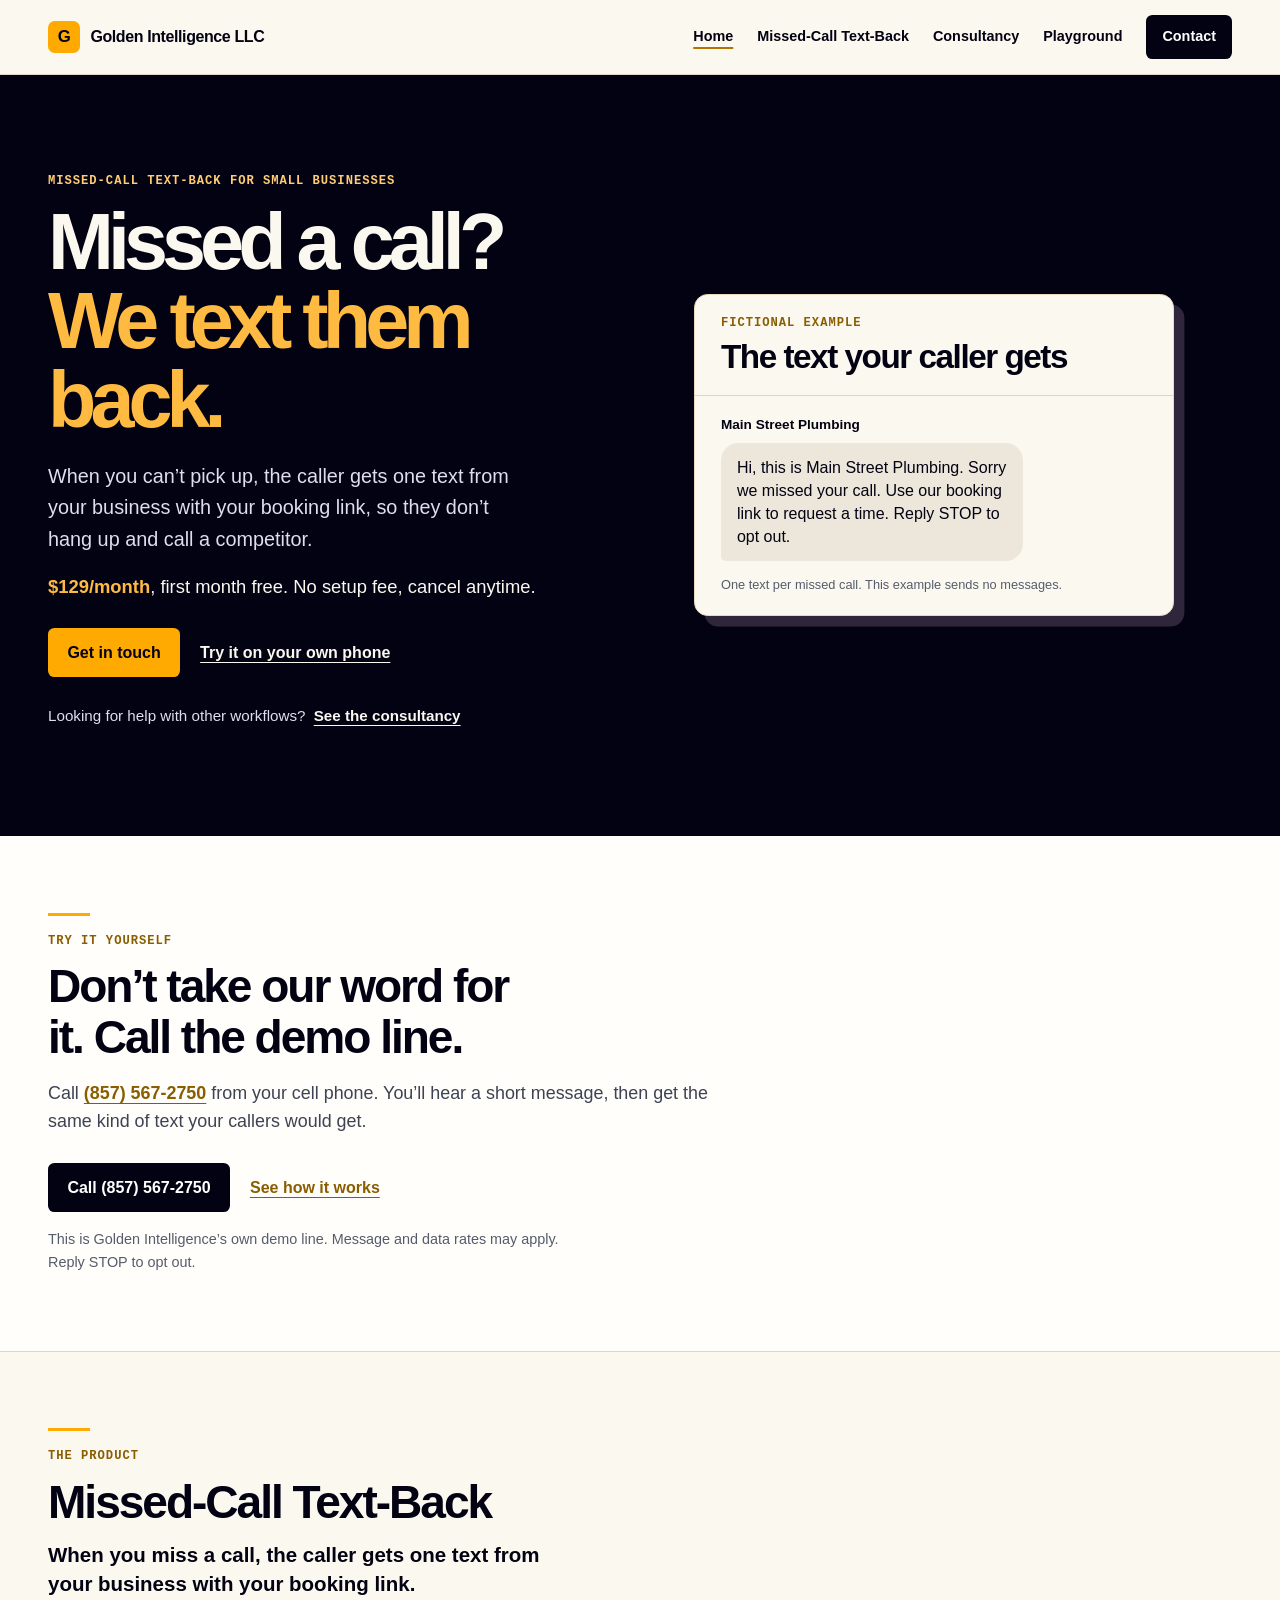
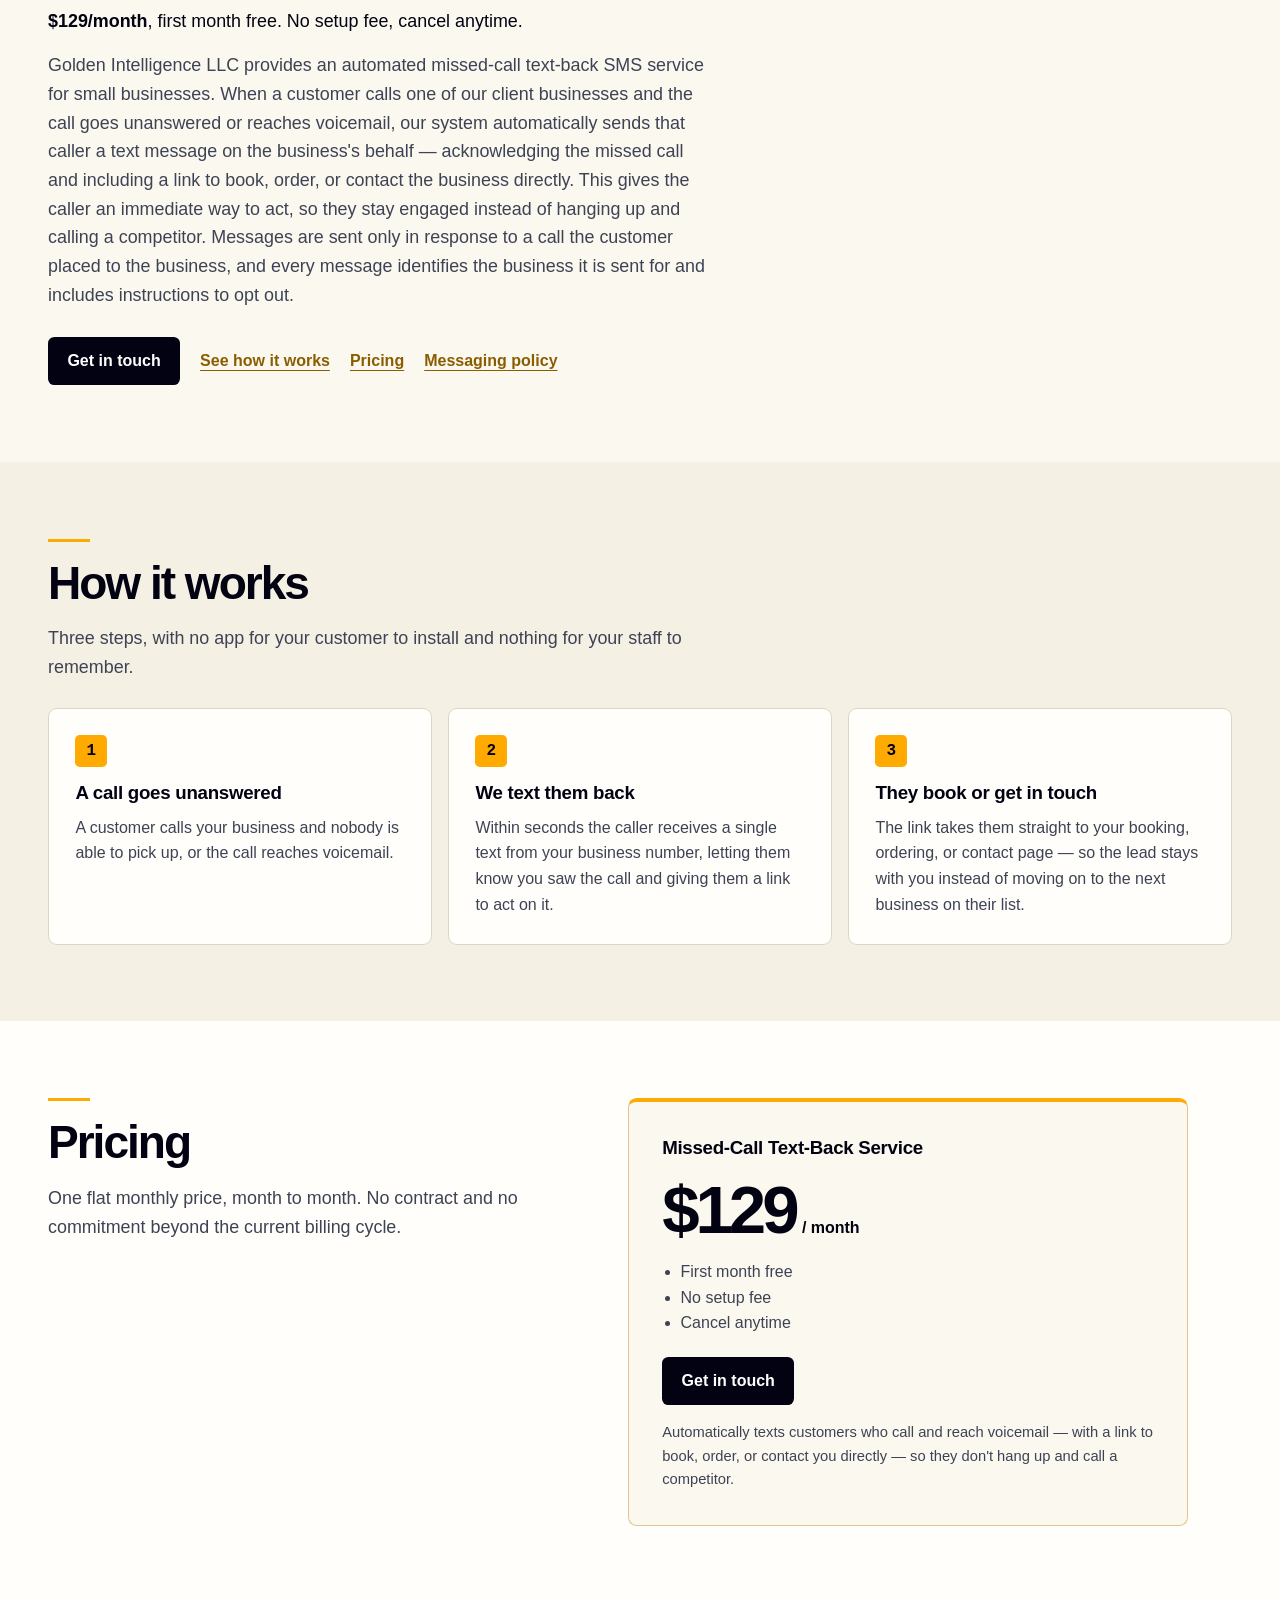
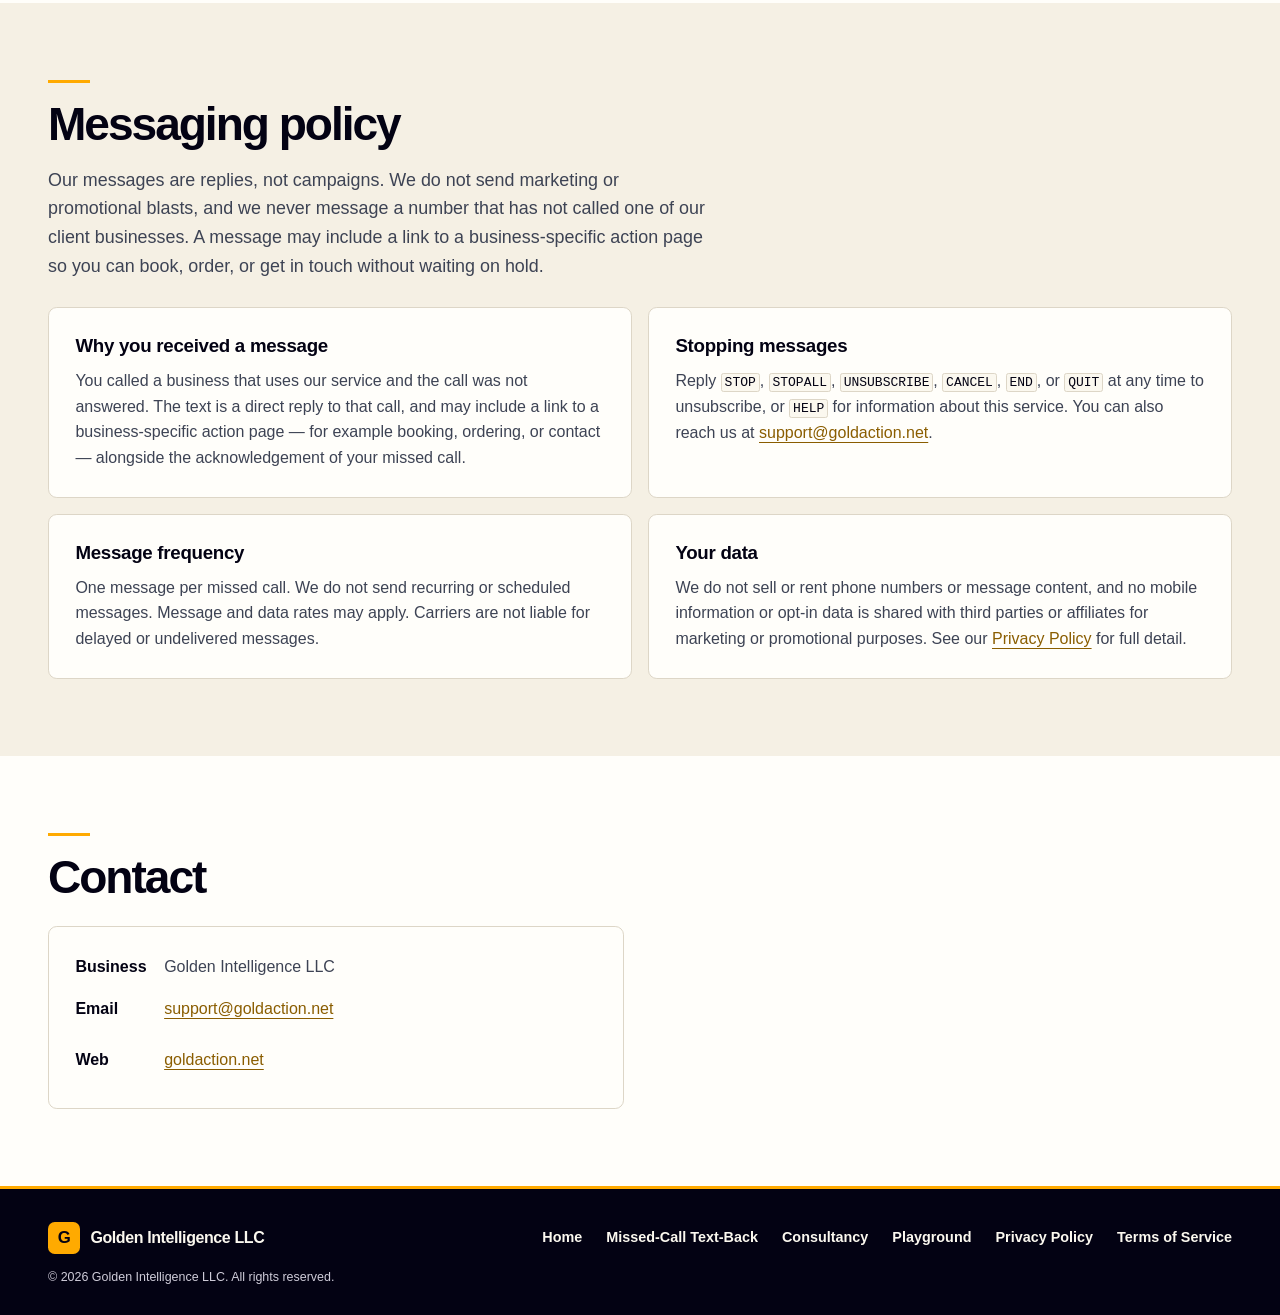
==== index.html @ bbe9897b "Homepage: add a demo line section prospects can call New "Try it yourself" section right under the h" ====
<!DOCTYPE html>
<html lang="en">
  <head>
    <meta charset="UTF-8" />
    <meta name="viewport" content="width=device-width, initial-scale=1.0" />
    <title>Missed-Call Text-Back for Small Businesses | Golden Intelligence LLC</title>
    <meta
      name="description"
      content="When you miss a call, the caller gets one text from your business with your booking link. Missed-Call Text-Back is $129/month, first month free, with no setup fee. Cancel anytime."
    />
    <link rel="canonical" href="https://goldaction.net/" />
    <link
      rel="icon"
      href="data:image/svg+xml,%3Csvg xmlns='http://www.w3.org/2000/svg' viewBox='0 0 32 32'%3E%3Crect width='32' height='32' rx='7' fill='%23FFAA00'/%3E%3Ctext x='16' y='23' font-family='Helvetica,Arial,sans-serif' font-size='19' font-weight='bold' fill='%23030213' text-anchor='middle'%3EG%3C/text%3E%3C/svg%3E"
    />
    <link rel="stylesheet" href="/assets/portfolio.css">
    <link rel="stylesheet" href="/assets/revamp.css">
    <link rel="stylesheet" href="/assets/site-shell.css">
    <script src="/assets/site.js" defer></script>
  </head>
  <body>

    <a class="site-skip" href="#main">Skip to content</a>
    <header class="site-top">
      <div class="site-bound site-top-inner">
        <a class="site-wordmark" href="/" aria-label="Golden Intelligence LLC home"><span class="site-mark" aria-hidden="true">G</span><span>Golden Intelligence<span class="site-llc"> LLC</span></span></a>
        <button id="site-menu" class="site-menu" type="button" aria-controls="site-navigation" aria-expanded="false" hidden>Menu</button>
        <nav id="site-navigation" class="site-primary" aria-label="Main navigation">
          <a href="/" aria-current="page">Home</a>
          <a href="/#about">Missed-Call Text-Back</a>
          <a href="/consulting/">Consultancy</a>
          <a href="/playground/">Playground</a>
          <a href="/#contact" class="site-contact-link">Contact</a>
        </nav>
      </div>
    </header>

    <main id="main" tabindex="-1">
      <section class="home-hero" aria-labelledby="home-title">
        <div class="shell home-hero-grid">
          <div class="home-intro">
            <p class="eyebrow">Missed-Call Text-Back for small businesses</p>
            <h1 id="home-title">Missed a call?<br><em>We text them back.</em></h1>
            <p class="lede">When you can’t pick up, the caller gets one text from your business with your booking link, so they don’t hang up and call a competitor.</p>
            <p class="home-price"><strong>$129/month</strong>, first month free. No setup fee, cancel anytime.</p>
            <div class="actions">
              <a class="button button-gold" href="mailto:support@goldaction.net?subject=Missed-Call%20Text-Back%20inquiry">Get in touch</a>
              <a class="text-link" href="#demo">Try it on your own phone</a>
            </div>
            <p class="home-aside">Looking for help with other workflows? <a class="text-link" href="/consulting/">See the consultancy</a></p>
          </div>
          <figure class="text-example" aria-labelledby="text-example-title">
            <figcaption>
              <p class="eyebrow">Fictional example</p>
              <h2 id="text-example-title">The text your caller gets</h2>
            </figcaption>
            <div class="text-example-body">
              <p class="text-example-from">Main Street Plumbing</p>
              <p class="text-bubble">Hi, this is Main Street Plumbing. Sorry we missed your call. Use our booking link to request a time. Reply STOP to opt out.</p>
              <p class="text-example-note">One text per missed call. This example sends no messages.</p>
            </div>
          </figure>
        </div>
      </section>

      <section id="demo" class="product-section demo-line" aria-labelledby="demo-title">
        <div class="wrap">
          <div class="rule"></div>
          <p class="eyebrow">Try it yourself</p>
          <h2 id="demo-title">Don’t take our word for it. Call the demo line.</h2>
          <p class="section-intro">Call <a href="tel:+18575672750">(857) 567-2750</a> from your cell phone. You’ll hear a short message, then get the same kind of text your callers would get.</p>
          <div class="actions">
            <a class="button" href="tel:+18575672750">Call (857) 567-2750</a>
            <a class="text-link" href="#how">See how it works</a>
          </div>
          <p class="demo-note">This is Golden Intelligence’s own demo line. Message and data rates may apply. Reply STOP to opt out.</p>
        </div>
      </section>

      <section id="about" class="product-section product-intro">
        <div class="wrap">
          <div class="rule"></div>
          <p class="eyebrow">The product</p>
          <h2>Missed-Call Text-Back</h2>
          <p class="product-summary">When you miss a call, the caller gets one text from your business with your booking link.</p>
          <p class="product-price"><strong>$129/month</strong>, first month free. No setup fee, cancel anytime.</p>
          <p class="section-intro">
            Golden Intelligence LLC provides an automated missed-call text-back
            SMS service for small businesses. When a customer calls one of our
            client businesses and the call goes unanswered or reaches voicemail,
            our system automatically sends that caller a text message on the
            business's behalf — acknowledging the missed call and including a
            link to book, order, or contact the business directly. This gives
            the caller an immediate way to act, so they stay engaged instead of
            hanging up and calling a competitor. Messages are sent only in
            response to a call the customer placed to the business, and every
            message identifies the business it is sent for and includes
            instructions to opt out.
          </p>
          <div class="actions">
            <a class="button" href="mailto:support@goldaction.net?subject=Missed-Call%20Text-Back%20inquiry">Get in touch</a>
            <a class="text-link" href="#how">See how it works</a>
            <a class="text-link" href="#pricing">Pricing</a>
            <a class="text-link" href="#messaging">Messaging policy</a>
          </div>
        </div>
      </section>

      <section id="how" class="product-section tinted">
        <div class="wrap">
          <div class="rule"></div>
          <h2>How it works</h2>
          <p class="section-intro">
            Three steps, with no app for your customer to install and nothing for
            your staff to remember.
          </p>
          <div class="steps">
            <div class="step">
              <div class="step-num">1</div>
              <h3>A call goes unanswered</h3>
              <p>
                A customer calls your business and nobody is able to pick up, or
                the call reaches voicemail.
              </p>
            </div>
            <div class="step">
              <div class="step-num">2</div>
              <h3>We text them back</h3>
              <p>
                Within seconds the caller receives a single text from your
                business number, letting them know you saw the call and giving
                them a link to act on it.
              </p>
            </div>
            <div class="step">
              <div class="step-num">3</div>
              <h3>They book or get in touch</h3>
              <p>
                The link takes them straight to your booking, ordering, or
                contact page — so the lead stays with you instead of moving on
                to the next business on their list.
              </p>
            </div>
          </div>
        </div>
      </section>

      <section id="pricing" class="product-section">
        <div class="wrap pricing-layout">
          <div>
            <div class="rule"></div>
            <h2>Pricing</h2>
            <p class="section-intro">
              One flat monthly price, month to month. No contract and no
              commitment beyond the current billing cycle.
            </p>
          </div>
          <div class="price-card">
            <h3>Missed-Call Text-Back Service</h3>
            <div class="price">
              <span class="amount">$129</span>
              <span class="per">/ month</span>
            </div>
            <ul class="price-terms">
              <li>First month free</li>
              <li>No setup fee</li>
              <li>Cancel anytime</li>
            </ul>
            <a class="button" href="mailto:support@goldaction.net?subject=Missed-Call%20Text-Back%20inquiry">Get in touch</a>
            <p class="price-note">
              Automatically texts customers who call and reach voicemail — with a
              link to book, order, or contact you directly — so they don't hang
              up and call a competitor.
            </p>
          </div>
        </div>
      </section>

      <section id="messaging" class="product-section tinted">
        <div class="wrap">
          <div class="rule"></div>
          <h2>Messaging policy</h2>
          <p class="section-intro">
            Our messages are replies, not campaigns. We do not send marketing or
            promotional blasts, and we never message a number that has not called
            one of our client businesses. A message may include a link to a
            business-specific action page so you can book, order, or get in touch
            without waiting on hold.
          </p>
          <div class="policy-grid">
            <div class="policy-item">
              <h3>Why you received a message</h3>
              <p>
                You called a business that uses our service and the call was not
                answered. The text is a direct reply to that call, and may
                include a link to a business-specific action page — for example
                booking, ordering, or contact — alongside the acknowledgement of
                your missed call.
              </p>
            </div>
            <div class="policy-item">
              <h3>Stopping messages</h3>
              <p>
                Reply <kbd>STOP</kbd>, <kbd>STOPALL</kbd>, <kbd>UNSUBSCRIBE</kbd>,
                <kbd>CANCEL</kbd>, <kbd>END</kbd>, or <kbd>QUIT</kbd> at any time
                to unsubscribe, or <kbd>HELP</kbd> for information about this
                service. You can also reach us at
                <a href="mailto:support@goldaction.net">support@goldaction.net</a>.
              </p>
            </div>
            <div class="policy-item">
              <h3>Message frequency</h3>
              <p>
                One message per missed call. We do not send recurring or
                scheduled messages. Message and data rates may apply. Carriers
                are not liable for delayed or undelivered messages.
              </p>
            </div>
            <div class="policy-item">
              <h3>Your data</h3>
              <p>
                We do not sell or rent phone numbers or message content, and no
                mobile information or opt-in data is shared with third parties
                or affiliates for marketing or promotional purposes. See our
                <a href="/privacy/">Privacy Policy</a> for full detail.
              </p>
            </div>
          </div>
        </div>
      </section>

      <section id="contact" class="product-section">
        <div class="wrap">
          <div class="rule"></div>
          <h2>Contact</h2>
          <div class="contact-card">
            <dl>
              <dt>Business</dt>
              <dd>Golden Intelligence LLC</dd>
              <dt>Email</dt>
              <dd><a href="mailto:support@goldaction.net">support@goldaction.net</a></dd>
              <dt>Web</dt>
              <dd><a href="https://goldaction.net/">goldaction.net</a></dd>
            </dl>
          </div>
        </div>
      </section>
    </main>

    <footer class="site-foot">
      <div class="site-bound site-foot-inner">
        <a class="site-wordmark" href="/" aria-label="Golden Intelligence LLC home"><span class="site-mark" aria-hidden="true">G</span><span>Golden Intelligence LLC</span></a>
        <nav aria-label="Footer navigation">
          <a href="/">Home</a>
          <a href="/#about">Missed-Call Text-Back</a>
          <a href="/consulting/">Consultancy</a>
          <a href="/playground/">Playground</a>
          <a href="/privacy/">Privacy Policy</a>
          <a href="/terms/">Terms of Service</a>
        </nav>
        <small>&copy; 2026 Golden Intelligence LLC. All rights reserved.</small>
      </div>
    </footer>
  </body>
</html>
---- assets/portfolio.css ----
:root {
  --gold: #ffaa00;
  --gold-deep: #8a5d00;
  --gold-soft: #fff6e3;
  --ink: #030213;
  --body: #3d4354;
  --muted: #555c6c;
  --line: #d9dce4;
  --bg: #fff;
  --band: #f6f7f9;
  color: var(--body);
  background: var(--bg);
  font-family: -apple-system, BlinkMacSystemFont, "Segoe UI", Roboto, "Helvetica Neue", Arial, sans-serif;
  line-height: 1.6;
}

* { box-sizing: border-box; }
[hidden] { display: none !important; }
body { margin: 0; }
a { color: var(--gold-deep); text-underline-offset: .25em; }
:focus-visible { outline: 3px solid var(--gold-deep); outline-offset: 4px; }
.shell { width: min(100% - 3rem, 70rem); margin-inline: auto; }

.hero {
  padding-block: clamp(3rem, 8vw, 7.25rem);
  background: var(--gold-soft);
  border-bottom: 1px solid #ecd9b7;
}
.hero-grid { display: grid; grid-template-columns: 1.18fr .9fr; align-items: center; gap: clamp(2rem, 6vw, 6rem); }
.eyebrow {
  margin: 0 0 .65rem;
  color: var(--gold-deep);
  font-size: .875rem;
  font-weight: 750;
  letter-spacing: .045em;
}
h1, h2, h3 { margin: 0; color: var(--ink); text-wrap: balance; }
h1 { max-width: 13ch; font-size: clamp(2.85rem, 7.6vw, 6.3rem); line-height: .98; letter-spacing: -.065em; }
h2 { font-size: clamp(1.75rem, 3.6vw, 3.4rem); line-height: 1.1; letter-spacing: -.044em; }
h3 { font-size: 1.17rem; line-height: 1.25; letter-spacing: -.015em; }
p { margin: .65rem 0 0; }
.lede { max-width: 43ch; margin-top: 1.35rem; font-size: clamp(1.05rem, 2vw, 1.24rem); }
.actions { display: flex; flex-wrap: wrap; align-items: center; gap: .7rem 1.25rem; margin-top: 1.7rem; }
.button {
  display: inline-flex;
  align-items: center;
  justify-content: center;
  min-height: 2.85rem;
  padding: .65rem 1.15rem;
  border: 1px solid transparent;
  border-radius: .55rem;
  background: var(--ink);
  color: #fff;
  text-decoration: none;
  text-align: center;
  font: inherit;
  font-weight: 700;
  cursor: pointer;
}
.button:hover { background: #292840; }
.text-link { font-weight: 700; }
.text-link:hover { color: var(--ink); }

.workflow {
  overflow: hidden;
  border: 1px solid #ecd9b7;
  border-radius: 1.1rem;
  background: var(--bg);
  box-shadow: 0 1.4rem 3.4rem -2.3rem #4a341580;
}
.workflow-intro { padding: clamp(1.2rem, 4vw, 2rem); }
.workflow h2 { font-size: clamp(1.35rem, 2.4vw, 2rem); }
.flow { margin: 0; padding: 0; list-style: none; }
.flow li {
  display: grid;
  grid-template-columns: 1rem 1fr;
  gap: .85rem;
  align-items: start;
  padding: .95rem clamp(1.2rem, 4vw, 2rem);
  border-top: 1px solid var(--line);
}
.flow strong { color: var(--ink); }
.flow p { margin-top: .15rem; font-size: .95rem; }
.flow-dot { width: .7rem; height: .7rem; margin-top: .45rem; border-radius: 50%; background: var(--gold); }

.section { padding-block: clamp(3.2rem, 6.5vw, 6rem); }
.section-heading { max-width: 42rem; margin-bottom: 1.6rem; }
.project {
  display: grid;
  grid-template-columns: 1.15fr 1fr;
  gap: 1.65rem clamp(1.5rem, 6vw, 5.5rem);
  align-items: center;
  padding: clamp(1.35rem, 4.4vw, 3rem);
  border: 1px solid var(--line);
  border-radius: 1rem;
}
.project h3 { font-size: clamp(1.4rem, 2.6vw, 2rem); }
.project p:not(.eyebrow) { margin-bottom: 1.1rem; }
.facts { margin: 0; padding: .25rem 1.1rem; background: var(--gold-soft); border-radius: .7rem; }
.facts div { padding-block: .7rem; }
.facts div + div { border-top: 1px solid #ecd9b7; }
.facts dt { color: var(--gold-deep); font-weight: 700; font-size: .875rem; }
.facts dd { margin: .03rem 0 0; color: var(--ink); }
.band { background: var(--band); }
.tiles { display: grid; grid-template-columns: repeat(3, 1fr); gap: 1rem; }
.tiles article { padding: 1.25rem; border: 1px solid var(--line); border-radius: .75rem; background: var(--bg); }
.section-link { margin-top: 1.25rem; }
.split { display: grid; grid-template-columns: .9fr 1.1fr; gap: 1.35rem clamp(1.4rem, 5vw, 5.5rem); }
.workshop-steps { display: grid; gap: .95rem; }
.founder-copy { margin: 0; max-width: 56ch; font-size: 1.08rem; }

.demo-hero { padding-block: clamp(2.75rem, 6vw, 5rem); }
.demo-hero h1 { max-width: none; font-size: clamp(2.7rem, 6.4vw, 5.15rem); }
.demo-hero .lede { max-width: 59ch; }
.sample-note { margin-top: .85rem; color: var(--muted); }
.demo-section { padding-block: clamp(1.5rem, 4vw, 3rem) clamp(3rem, 6vw, 5rem); }
.demo-grid { display: grid; grid-template-columns: 1fr 1fr; gap: 1rem; align-items: start; }
.demo-panel { min-width: 0; padding: clamp(1rem, 3vw, 1.75rem); border: 1px solid var(--line); border-radius: .9rem; }
.demo-panel h2, legend { color: var(--ink); font-size: 1.3rem; font-weight: 750; line-height: 1.2; }
fieldset { display: grid; gap: .4rem; min-width: 0; margin: 0 0 1.3rem; padding: 0; border: 0; }
legend { margin-bottom: .55rem; padding: 0; }
.option {
  display: flex;
  align-items: center;
  gap: .55rem;
  min-height: 2.75rem;
  padding: .45rem .65rem;
  border: 1px solid var(--line);
  border-radius: .55rem;
  color: var(--ink);
  cursor: pointer;
}
.option:focus-within { outline: 2px solid var(--gold-deep); outline-offset: 2px; }
.option:has(input:checked) { border-color: var(--gold-deep); background: var(--gold-soft); font-weight: 700; }
.option input { margin: 0; accent-color: var(--gold-deep); flex: none; }
.message { padding: .85rem 1rem; border-radius: .55rem; background: var(--band); overflow-wrap: anywhere; }
.demo-actions { display: flex; flex-wrap: wrap; gap: .65rem; margin-top: 1rem; }
.button-secondary { background: var(--bg); border-color: var(--line); color: var(--ink); }
.button-secondary:hover { background: var(--gold-soft); }
.button:disabled { opacity: .65; cursor: wait; }
.result-panel { background: var(--band); }
.result-panel .message { background: var(--bg); }
#result { margin-top: 1rem; padding-top: 1rem; border-top: 1px solid var(--line); }
#result .message { margin-bottom: 1.05rem; }
#result ul { margin: .55rem 0 0; padding-left: 1.35rem; }

@media (max-width: 50rem) {
  .hero-grid, .project, .split, .demo-grid { grid-template-columns: 1fr; }
  .workflow { max-width: 33rem; }
  .tiles { grid-template-columns: 1fr; }
}
@media (max-width: 32rem) {
  .shell { width: calc(100% - 2rem); }
}
---- assets/revamp.css ----
:root {
  --paper: #fbf8ef;
  --bg: #fffefa;
  --band: #f5f0e4;
  --line: #ddd6c7;
  --front-width: 74rem;
}

.shell, .product-section .wrap {
  width: min(100% - 3rem, var(--front-width));
  margin-inline: auto;
}

.eyebrow {
  font-family: ui-monospace, SFMono-Regular, Consolas, monospace;
  font-size: .76rem;
  letter-spacing: .08em;
  text-transform: uppercase;
}

.button { border-radius: .4rem; }

.home-hero {
  position: relative;
  padding-block: clamp(3rem, 7.6vw, 7.4rem);
  background: var(--ink);
  color: var(--paper);
}

.home-hero-grid {
  display: grid;
  grid-template-columns: minmax(0, 1.08fr) minmax(0, 1fr);
  align-items: center;
  gap: clamp(1.75rem, 5vw, 5.75rem);
}

.home-intro .eyebrow { color: #ffcd73; }
.home-intro h1 {
  max-width: none;
  color: var(--paper);
  font-size: clamp(2.5rem, 6.18vw, 6.2rem);
  letter-spacing: -.075em;
  line-height: 1;
}

.home-intro h1 em { color: #ffba41; font-style: normal; }
.home-intro .lede { color: #dfdeea; }
.home-intro .text-link { color: var(--paper); }
.home-intro .text-link:hover { color: #ffcd73; }
.home-intro :focus-visible { outline-color: var(--gold); }
.button-gold { background: var(--gold); color: var(--ink); }
.button-gold:hover { background: #ffd180; color: var(--ink); }

.home-price { margin-top: 1rem; color: var(--paper); font-size: clamp(1rem, 1.9vw, 1.15rem); }
.home-price strong { color: #ffba41; font-weight: 850; }
.home-aside { margin-top: 1.1rem; color: #dfdeea; font-size: .95rem; }
.home-aside .text-link { margin-left: .25rem; }

.text-example {
  min-width: 0;
  max-width: 30rem;
  margin: 0;
  overflow: hidden;
  border: 1px solid #e8d9bf;
  border-radius: .85rem;
  background: var(--paper);
  color: var(--body);
  box-shadow: .65rem .65rem 0 #30263b;
}

.text-example figcaption {
  padding: 1.2rem clamp(.9rem, 3vw, 1.65rem);
  border-bottom: 1px solid var(--line);
}

.text-example figcaption .eyebrow { margin: 0 0 .35rem; }
.text-example h2 { font-size: clamp(1.4rem, 2.6vw, 2.1rem); }
.text-example-body { padding: 1.1rem clamp(.9rem, 3vw, 1.65rem) 1.2rem; }
.text-example-from { margin: 0; color: var(--ink); font-size: .85rem; font-weight: 750; }
.text-bubble {
  max-width: 34ch;
  margin-top: .45rem;
  padding: .8rem 1rem;
  border-radius: 1.1rem 1.1rem 1.1rem .3rem;
  background: #ece7da;
  color: var(--ink);
  font-size: 1rem;
  line-height: 1.45;
}
.text-example-note { margin-top: .9rem; color: var(--muted); font-size: .8rem; }

.product-section { padding-block: clamp(2.8rem, 6vw, 5.2rem); }
.product-intro { border-top: 1px solid var(--line); background: var(--paper); }
.product-section .rule { width: 2.6rem; height: .19rem; margin-bottom: 1rem; background: var(--gold); }
.product-section .section-intro { max-width: 67ch; margin-top: 1rem; font-size: clamp(1rem, 1.8vw, 1.12rem); }
.tinted { background: var(--band); }

.steps, .policy-grid {
  display: grid;
  grid-template-columns: repeat(3, minmax(0, 1fr));
  gap: 1rem;
  margin-top: 1.65rem;
}

.policy-grid { grid-template-columns: repeat(2, minmax(0, 1fr)); }
.step, .policy-item, .contact-card {
  padding: clamp(1rem, 3vw, 1.65rem);
  border: 1px solid var(--line);
  border-radius: .55rem;
  background: var(--bg);
}

.step-num {
  display: grid;
  width: 2rem;
  height: 2rem;
  place-items: center;
  margin-bottom: .85rem;
  border-radius: .3rem;
  background: var(--gold);
  color: var(--ink);
  font: 800 1rem ui-monospace, monospace;
}

.price-card {
  max-width: 35rem;
  margin-top: 1.65rem;
  padding: clamp(1.15rem, 4vw, 2.1rem);
  border: 1px solid #e2c58c;
  border-top: .3rem solid var(--gold);
  border-radius: .55rem;
  background: var(--paper);
}

.price { display: flex; align-items: baseline; flex-wrap: wrap; gap: 0 .4rem; margin-top: .55rem; color: var(--ink); }
.price .amount { font-size: clamp(2.7rem, 6vw, 4.2rem); font-weight: 850; letter-spacing: -.06em; line-height: 1.25; }
.price .per { font-weight: 650; }
.price-terms { margin: .45rem 0 1.3rem; padding-left: 1.15rem; }
.price-note { margin-top: 1rem; font-size: .92rem; }
.product-section kbd { padding: .08em .22em; border: 1px solid var(--line); border-radius: .2em; background: var(--paper); color: var(--ink); }
.contact-card { max-width: 36rem; margin-top: 1.5rem; overflow-wrap: anywhere; }
.contact-card dl { display: grid; grid-template-columns: max-content 1fr; gap: .45rem 1.1rem; margin: 0; }
.contact-card dt { color: var(--ink); font-weight: 750; }
.contact-card dd { margin: 0; }

.consulting-hero, .demo-hero { background: var(--paper); }
.consulting-hero .workflow { box-shadow: .55rem .55rem 0 #eadcc2; }
.consulting-hero .workflow-intro { background: var(--ink); }
.consulting-hero .workflow-intro .eyebrow { color: #ffcd73; }
.consulting-hero .workflow-intro h2 { color: var(--paper); }
#brief { border-block: 1px solid var(--line); background: var(--paper); }
.brief-layout { align-items: start; }
.brief-panel {
  padding: clamp(1rem, 3.7vw, 1.8rem);
  border: 1px solid var(--line);
  border-radius: .6rem;
  background: var(--bg);
  box-shadow: .4rem .4rem 0 #ecdfc8;
}

.brief-panel form { display: grid; grid-template-columns: 1fr; gap: .35rem; margin-bottom: 1rem; }
.brief-panel label { display: block; color: var(--ink); font-weight: 700; }
.brief-panel select, .brief-panel textarea {
  width: 100%;
  min-width: 0;
  min-height: 2.75rem;
  padding: .45rem .6rem;
  border: 1px solid #9d927b;
  border-radius: .35rem;
  background: var(--bg);
  color: var(--ink);
  font: inherit;
}

.brief-panel select + label { margin-top: .5rem; }
.brief-panel textarea { display: block; margin-top: .35rem; resize: vertical; }
.brief-actions { display: flex; align-items: center; flex-wrap: wrap; gap: .55rem 1rem; margin-top: .75rem; }
.brief-panel [role="status"] { font-size: .88rem; }

.demo-mode-key {
  display: grid;
  grid-template-columns: repeat(auto-fit, minmax(min(100%, 14rem), 1fr));
  gap: .55rem 1rem;
  max-width: 44rem;
  margin-top: 1.4rem;
}

.demo-mode-key p { margin: 0; padding: .7rem .8rem; border-left: .2rem solid var(--gold); background: var(--bg); font-size: .91rem; }
.demo-mode-key strong { color: var(--ink); }
.result-status { color: var(--muted); font-size: .92rem; }

@media (max-width: 50rem) {
  .shell, .product-section .wrap { width: min(100% - 2rem, var(--front-width)); }
  .home-hero-grid { grid-template-columns: 1fr; gap: 2.35rem; }
  .home-intro h1 { font-size: clamp(2.5rem, 9vw, 5.6rem); }
  .steps, .policy-grid { grid-template-columns: 1fr; }
}

@media (max-width: 23rem) {
  .contact-card dl { grid-template-columns: 1fr; gap: .18rem; }
  .contact-card dd + dt { margin-top: .4rem; }
}

@media (min-width: 50.001rem) {
  .pricing-layout {
    display: grid;
    grid-template-columns: minmax(0, .8fr) minmax(0, 1fr);
    gap: clamp(2rem, 8vw, 6rem);
  }
  .pricing-layout .price-card { margin-top: 0; }
}

/* Mobile UX fixes, 11/24/2026 */

/* Plain summary and price right under the product heading, so a phone
   visitor sees what it does and what it costs without scrolling. */
.product-summary { max-width: 46ch; margin-top: .85rem; color: var(--ink); font-size: clamp(1.08rem, 2.2vw, 1.28rem); font-weight: 650; line-height: 1.4; }
.product-price { margin-top: .5rem; color: var(--ink); font-size: clamp(1rem, 1.9vw, 1.12rem); }
.product-price strong { font-weight: 850; }

/* Text links get the same 44px tap target as nav and buttons. */
.text-link { display: inline-flex; align-items: center; min-height: 2.75rem; }
.contact-card dl { align-items: center; }
.contact-card dd a { display: inline-flex; align-items: center; min-height: 2.75rem; }

/* Playground: tag every result as Sample or Live. */
.result-head { display: flex; align-items: center; flex-wrap: wrap; gap: .35rem .6rem; }
.result-tag {
  display: inline-block;
  padding: .12rem .5rem;
  border: 1px solid var(--line);
  border-radius: 999px;
  background: var(--bg);
  color: var(--muted);
  font-size: .78rem;
  font-weight: 750;
  letter-spacing: .02em;
  line-height: 1.4;
  text-transform: uppercase;
}
.result-tag.is-live { border-color: var(--gold-deep); background: var(--gold); color: var(--ink); }
.result-panel { scroll-margin-top: 1rem; }

/* Demo line, right under the hero. */
.demo-line { background: var(--bg); }
.demo-line h2 { max-width: 24ch; }
.demo-line .section-intro a { font-weight: 750; white-space: nowrap; }
.demo-note { max-width: 67ch; margin-top: 1rem; color: var(--muted); font-size: .9rem; }
---- assets/site-shell.css ----
.site-bound {
  width: min(100% - 3rem, 74rem);
  margin-inline: auto;
}

.site-top {
  position: sticky;
  z-index: 5;
  top: 0;
  border-bottom: 1px solid #e0d9ca;
  background: #fbf8ef;
  color: #030213;
}

.site-top-inner, .site-foot-inner {
  display: flex;
  flex-wrap: wrap;
  align-items: center;
  justify-content: space-between;
  gap: .5rem 1.25rem;
  min-height: 4.6rem;
}

.site-wordmark {
  display: inline-flex;
  align-items: center;
  gap: .65rem;
  min-height: 2.75rem;
  color: inherit;
  font-size: 1rem;
  font-weight: 800;
  letter-spacing: -.025em;
  line-height: 1.2;
  text-decoration: none;
}

.site-mark {
  display: grid;
  flex: none;
  width: 2rem;
  height: 2rem;
  place-items: center;
  border-radius: .42rem;
  background: #ffaa00;
  color: #030213;
  font-size: 1.05rem;
}

.site-primary, .site-foot nav {
  display: flex;
  flex-wrap: wrap;
  align-items: center;
  gap: .1rem clamp(.65rem, 2vw, 1.5rem);
}

.site-primary a, .site-foot nav a {
  display: inline-flex;
  align-items: center;
  min-height: 2.75rem;
  margin: 0;
  color: inherit;
  font-size: .9rem;
  font-weight: 650;
  line-height: 1.2;
  text-decoration: none;
  text-underline-offset: .4em;
}

.site-primary a:hover, .site-primary a[aria-current="page"],
.site-foot nav a:hover, .site-foot nav a[aria-current="page"] {
  color: inherit;
  text-decoration: underline;
  text-decoration-color: #b27300;
  text-decoration-thickness: .15em;
}

.site-primary .site-contact-link {
  justify-content: center;
  padding-inline: 1rem;
  border-radius: .4rem;
  background: #030213;
  color: #fff;
}

.site-primary .site-contact-link:hover {
  background: #292840;
  color: #fff;
}

.site-menu {
  min-height: 2.75rem;
  padding: .45rem .75rem;
  border: 1px solid #9d927b;
  border-radius: .4rem;
  background: transparent;
  color: inherit;
  font: inherit;
  font-size: .9rem;
  font-weight: 700;
  cursor: pointer;
}

.site-menu[aria-expanded="true"] {
  border-color: #030213;
  background: #030213;
  color: #fff;
}

.site-foot {
  padding-block: 1.65rem;
  border-top: 3px solid #ffaa00;
  background: #030213;
  color: #fbf8ef;
}

.site-foot nav a:hover, .site-foot nav a[aria-current="page"] {
  text-decoration-color: #ffaa00;
}

.site-top :focus-visible, .site-skip:focus-visible {
  outline: 3px solid #8a5d00;
  outline-offset: 3px;
}

.site-foot :focus-visible {
  outline: 3px solid #ffaa00;
  outline-offset: 3px;
}

.site-skip {
  position: fixed;
  z-index: 10;
  top: .5rem;
  left: .5rem;
  transform: translateY(calc(-100% - 1rem));
  padding: .55rem .9rem;
  background: #ffaa00;
  color: #030213;
  font-weight: 750;
}

.site-skip:focus { transform: none; }
[hidden] { display: none !important; }
#main, main [id] { scroll-margin-top: 5.5rem; }

@media (max-width: 50rem) {
  .site-top { position: relative; }
  .site-bound { width: min(100% - 2rem, 74rem); }
  .site-top-inner { min-height: 4.1rem; padding-block: .55rem; }
  .site-primary {
    display: grid;
    width: 100%;
    padding-block: .35rem .5rem;
    border-top: 1px solid #e0d9ca;
  }
  .site-primary a { padding-inline: .35rem; }
  .site-primary .site-contact-link { justify-self: start; padding-inline: .85rem; }
  .site-foot-inner { align-items: flex-start; flex-direction: column; }
  #main, main [id] { scroll-margin-top: 1rem; }
}

@media (max-width: 23rem) {
  .site-top-inner { column-gap: .5rem; }
  .site-llc { display: none; }
}

.site-foot small {
  flex-basis: 100%;
  color: #cfccd9;
  font-size: .78rem;
}
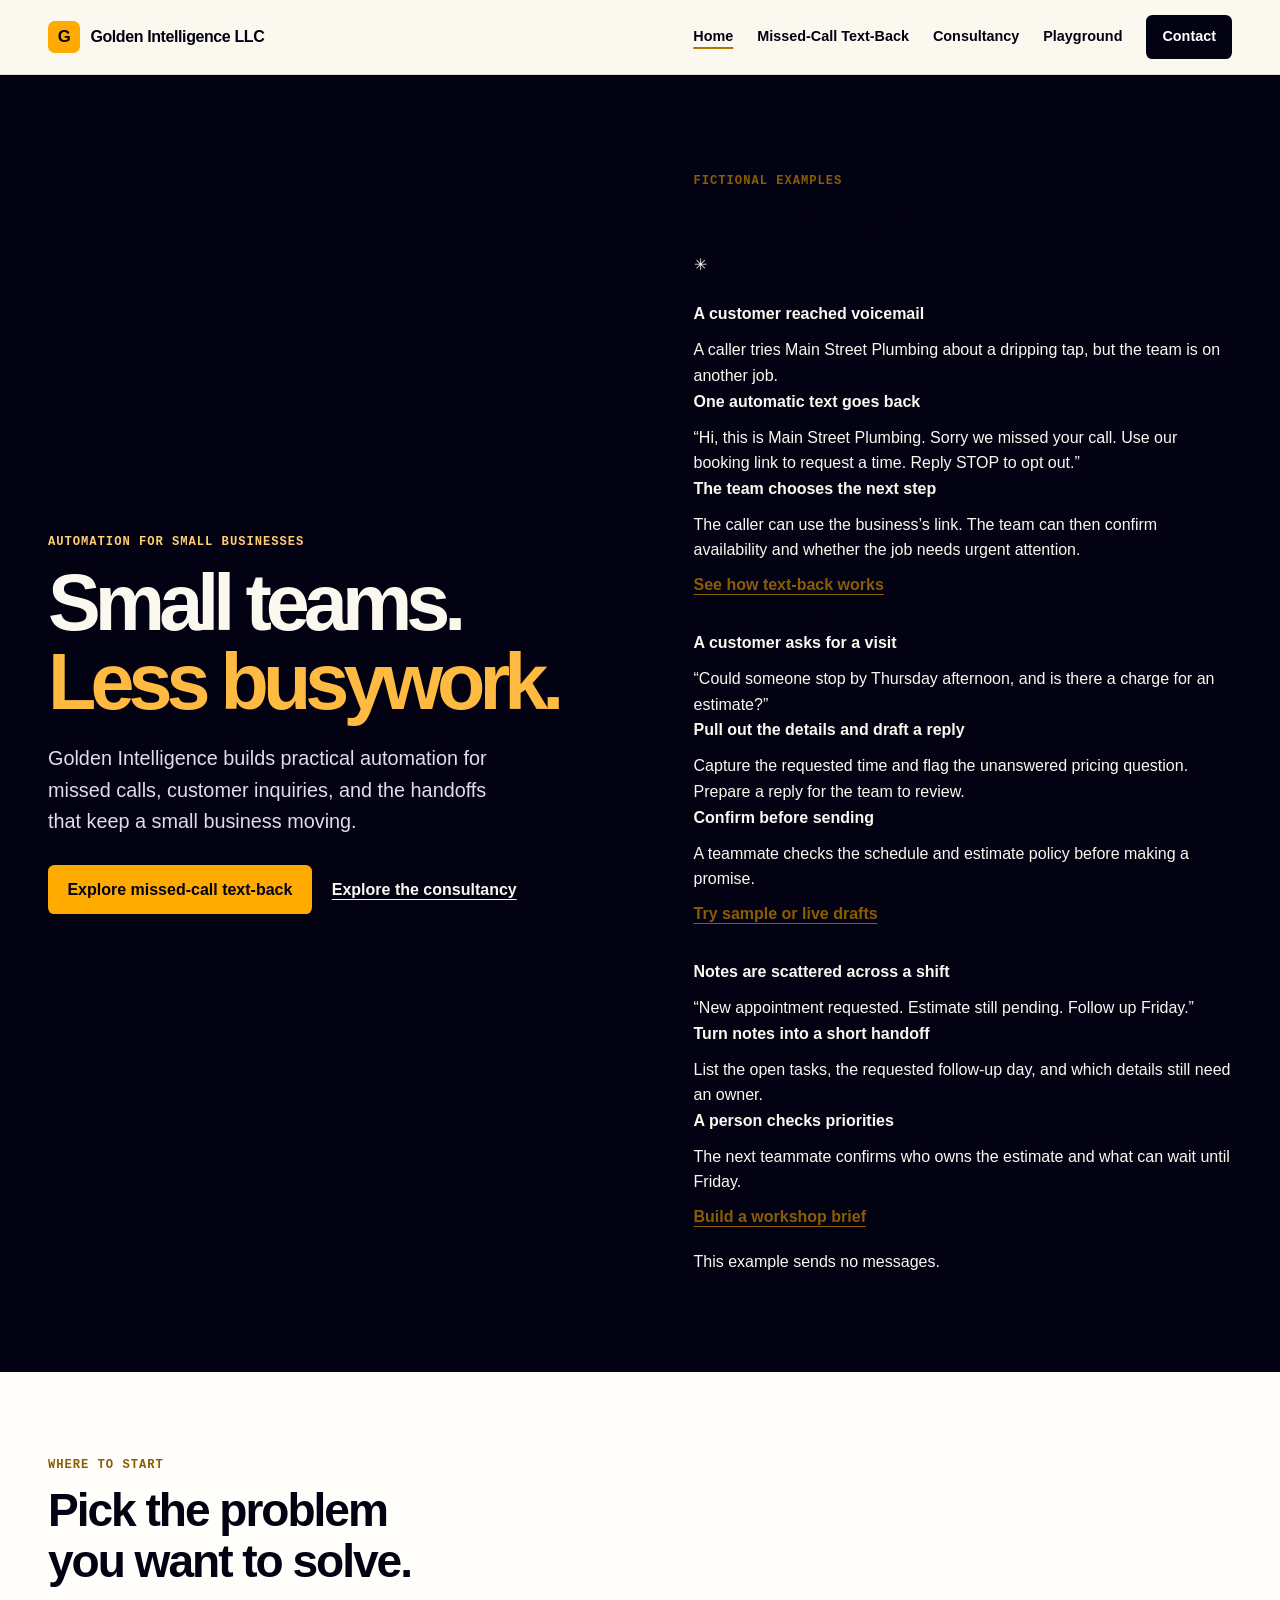
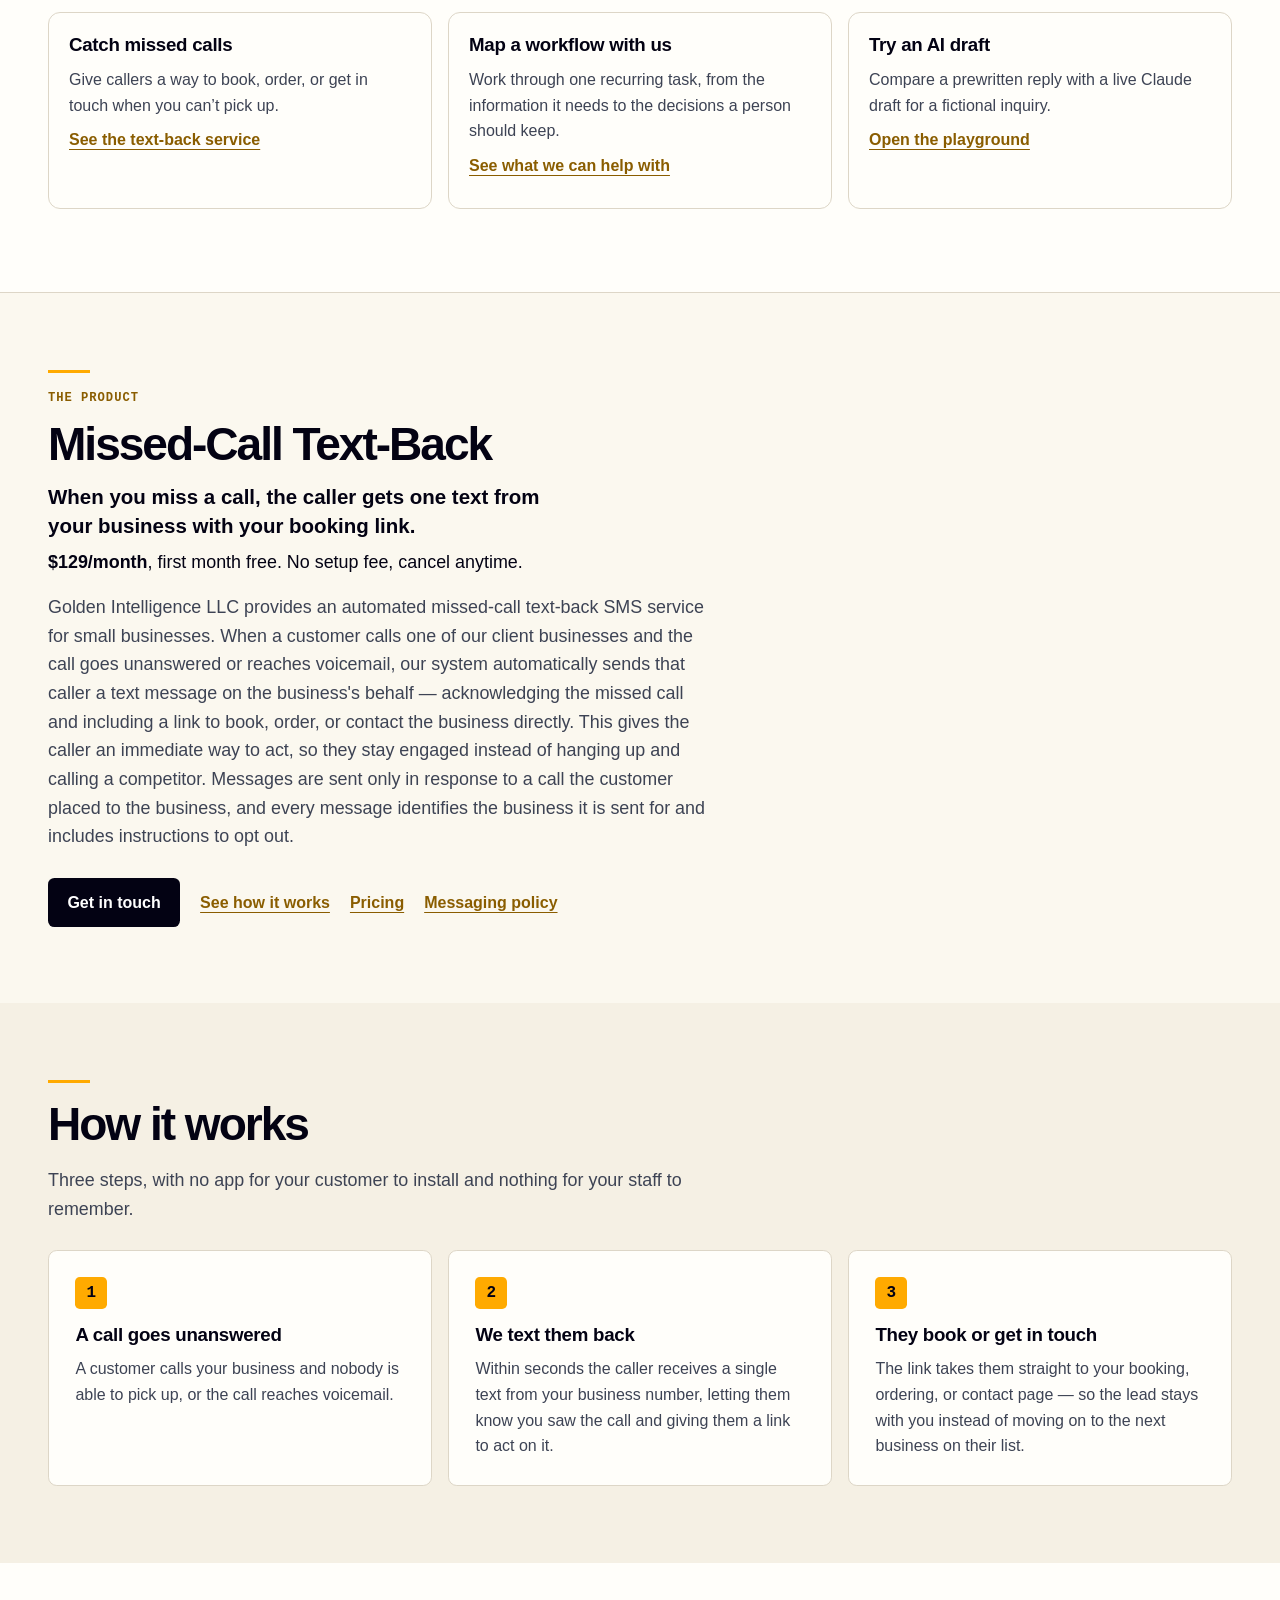
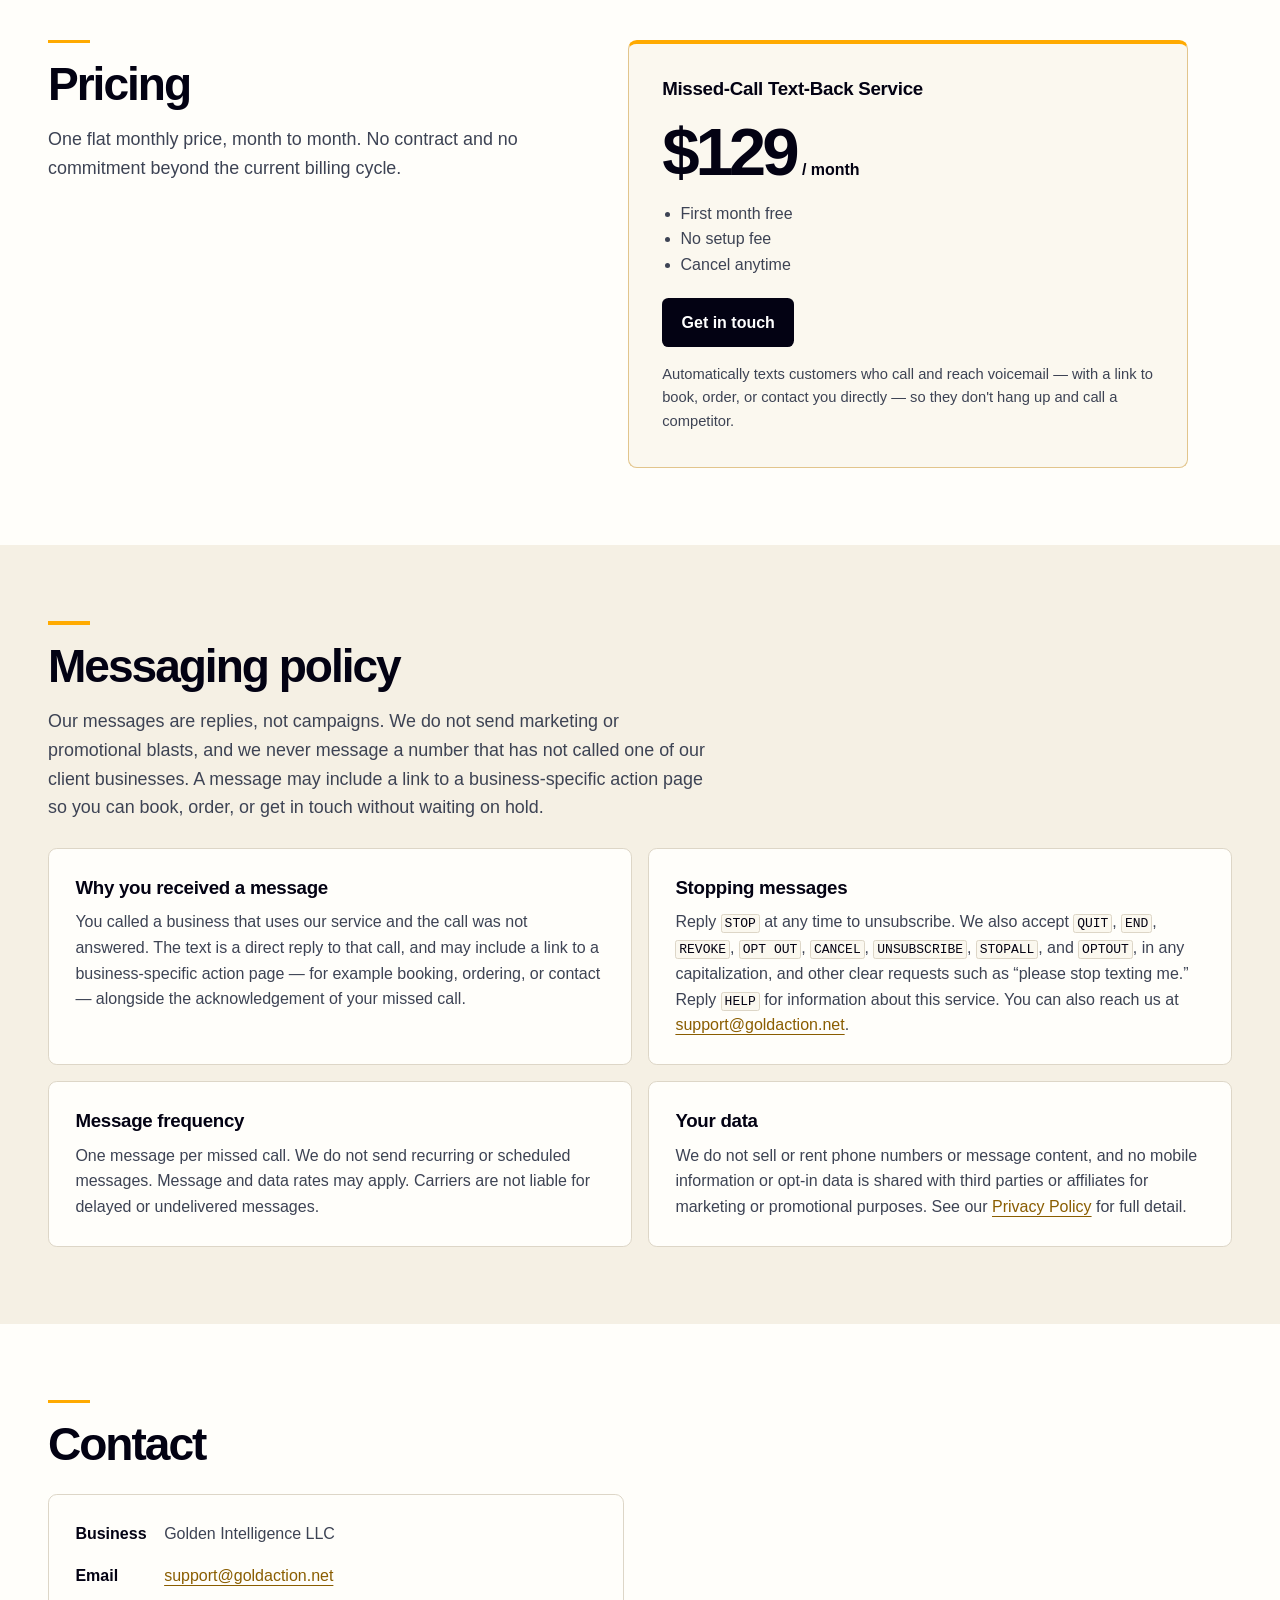
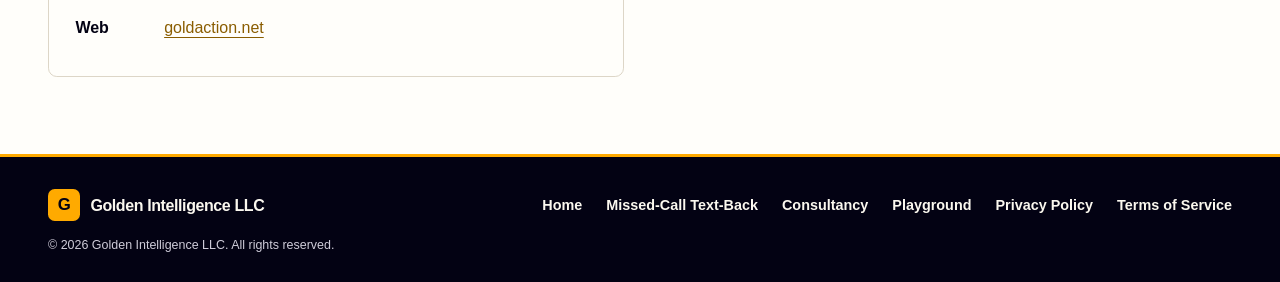
==== commit a24f4704: "Update opt-out wording for the FCC rules in effect Nov 25, 2026 List all seven FCC standardized opt-" ====
--- a/index.html
+++ b/index.html
@@ -3,10 +3,10 @@
   <head>
     <meta charset="UTF-8" />
     <meta name="viewport" content="width=device-width, initial-scale=1.0" />
-    <title>Missed-Call Text-Back for Small Businesses | Golden Intelligence LLC</title>
+    <title>Golden Intelligence LLC | Small Business Automation &amp; Missed-Call Text-Back</title>
     <meta
       name="description"
-      content="When you miss a call, the caller gets one text from your business with your booking link. Missed-Call Text-Back is $129/month, first month free, with no setup fee. Cancel anytime."
+      content="Golden Intelligence helps small businesses automate missed-call follow-up, customer intake, and team handoffs. Explore the text-back service, workshops, and AI playground."
     />
     <link rel="canonical" href="https://goldaction.net/" />
     <link
@@ -39,41 +39,80 @@
       <section class="home-hero" aria-labelledby="home-title">
         <div class="shell home-hero-grid">
           <div class="home-intro">
-            <p class="eyebrow">Missed-Call Text-Back for small businesses</p>
-            <h1 id="home-title">Missed a call?<br><em>We text them back.</em></h1>
-            <p class="lede">When you can’t pick up, the caller gets one text from your business with your booking link, so they don’t hang up and call a competitor.</p>
-            <p class="home-price"><strong>$129/month</strong>, first month free. No setup fee, cancel anytime.</p>
+            <p class="eyebrow">Automation for small businesses</p>
+            <h1 id="home-title">Small teams.<br><em>Less busywork.</em></h1>
+            <p class="lede">Golden Intelligence builds practical automation for missed calls, customer inquiries, and the handoffs that keep a small business moving.</p>
             <div class="actions">
-              <a class="button button-gold" href="mailto:support@goldaction.net?subject=Missed-Call%20Text-Back%20inquiry">Get in touch</a>
-              <a class="text-link" href="#demo">Try it on your own phone</a>
-            </div>
-            <p class="home-aside">Looking for help with other workflows? <a class="text-link" href="/consulting/">See the consultancy</a></p>
-          </div>
-          <figure class="text-example" aria-labelledby="text-example-title">
-            <figcaption>
-              <p class="eyebrow">Fictional example</p>
-              <h2 id="text-example-title">The text your caller gets</h2>
-            </figcaption>
-            <div class="text-example-body">
-              <p class="text-example-from">Main Street Plumbing</p>
-              <p class="text-bubble">Hi, this is Main Street Plumbing. Sorry we missed your call. Use our booking link to request a time. Reply STOP to opt out.</p>
-              <p class="text-example-note">One text per missed call. This example sends no messages.</p>
-            </div>
-          </figure>
-        </div>
-      </section>
-
-      <section id="demo" class="product-section demo-line" aria-labelledby="demo-title">
-        <div class="wrap">
-          <div class="rule"></div>
-          <p class="eyebrow">Try it yourself</p>
-          <h2 id="demo-title">Don’t take our word for it. Call the demo line.</h2>
-          <p class="section-intro">Call <a href="tel:+18575672750">(857) 567-2750</a> from your cell phone. You’ll hear a short message, then get the same kind of text your callers would get.</p>
-          <div class="actions">
-            <a class="button" href="tel:+18575672750">Call (857) 567-2750</a>
-            <a class="text-link" href="#how">See how it works</a>
-          </div>
-          <p class="demo-note">This is Golden Intelligence’s own demo line. Message and data rates may apply. Reply STOP to opt out.</p>
+              <a class="button button-gold" href="#about">Explore missed-call text-back</a>
+              <a class="text-link" href="/consulting/">Explore the consultancy</a>
+            </div>
+          </div>
+          <section class="explorer" id="workflow" aria-labelledby="explorer-title">
+            <div class="explorer-head">
+              <div>
+                <p class="eyebrow">Fictional examples</p>
+                <h2 id="explorer-title">Workflow explorer</h2>
+              </div>
+              <span class="explorer-mark" aria-hidden="true">✳</span>
+            </div>
+            <form id="explorer-controls" class="explorer-controls" hidden>
+              <fieldset>
+                <legend>Choose a workflow</legend>
+                <div class="choice-row">
+                  <label><input type="radio" name="workflow" value="missed" checked><span>Missed call</span></label>
+                  <label><input type="radio" name="workflow" value="inquiry"><span>Service inquiry</span></label>
+                  <label><input type="radio" name="workflow" value="handoff"><span>Team handoff</span></label>
+                </div>
+              </fieldset>
+              <fieldset>
+                <legend>Explore the steps</legend>
+                <div class="choice-row explorer-steps">
+                  <label><input type="radio" name="stage" value="input" checked><span>Input</span></label>
+                  <label><input type="radio" name="stage" value="action"><span>Action</span></label>
+                  <label><input type="radio" name="stage" value="review"><span>Review</span></label>
+                </div>
+              </fieldset>
+            </form>
+            <div class="explorer-content" aria-live="polite">
+              <article data-workflow="missed">
+                <h3>Missed call</h3>
+                <div data-stage="input"><strong>A customer reached voicemail</strong><p>A caller tries Main Street Plumbing about a dripping tap, but the team is on another job.</p></div>
+                <div data-stage="action"><strong>One automatic text goes back</strong><p>“Hi, this is Main Street Plumbing. Sorry we missed your call. Use our booking link to request a time. Reply STOP to opt out.”</p></div>
+                <div data-stage="review"><strong>The team chooses the next step</strong><p>The caller can use the business’s link. The team can then confirm availability and whether the job needs urgent attention.</p></div>
+                <a class="text-link" href="#how">See how text-back works</a>
+              </article>
+              <article data-workflow="inquiry">
+                <h3>Service inquiry</h3>
+                <div data-stage="input"><strong>A customer asks for a visit</strong><p>“Could someone stop by Thursday afternoon, and is there a charge for an estimate?”</p></div>
+                <div data-stage="action"><strong>Pull out the details and draft a reply</strong><p>Capture the requested time and flag the unanswered pricing question. Prepare a reply for the team to review.</p></div>
+                <div data-stage="review"><strong>Confirm before sending</strong><p>A teammate checks the schedule and estimate policy before making a promise.</p></div>
+                <a class="text-link" href="/playground/">Try sample or live drafts</a>
+              </article>
+              <article data-workflow="handoff">
+                <h3>Team handoff</h3>
+                <div data-stage="input"><strong>Notes are scattered across a shift</strong><p>“New appointment requested. Estimate still pending. Follow up Friday.”</p></div>
+                <div data-stage="action"><strong>Turn notes into a short handoff</strong><p>List the open tasks, the requested follow-up day, and which details still need an owner.</p></div>
+                <div data-stage="review"><strong>A person checks priorities</strong><p>The next teammate confirms who owns the estimate and what can wait until Friday.</p></div>
+                <a class="text-link" href="/consulting/#brief">Build a workshop brief</a>
+              </article>
+            </div>
+            <div class="explorer-buttons" hidden>
+              <button class="button button-secondary" id="workflow-back" type="button">Back</button>
+              <button class="button" id="workflow-next" type="button">Next step</button>
+            </div>
+            <p class="explorer-note">This example sends no messages.</p>
+          </section>
+        </div>
+      </section>
+      <section class="section shell home-ways" aria-labelledby="ways-title">
+        <div class="section-heading">
+          <p class="eyebrow">Where to start</p>
+          <h2 id="ways-title">Pick the problem you want to solve.</h2>
+        </div>
+        <div class="tiles">
+          <article><h3>Catch missed calls</h3><p>Give callers a way to book, order, or get in touch when you can’t pick up.</p><a class="text-link" href="#about">See the text-back service</a></article>
+          <article><h3>Map a workflow with us</h3><p>Work through one recurring task, from the information it needs to the decisions a person should keep.</p><a class="text-link" href="/consulting/">See what we can help with</a></article>
+          <article><h3>Try an AI draft</h3><p>Compare a prewritten reply with a live Claude draft for a fictional inquiry.</p><a class="text-link" href="/playground/">Open the playground</a></article>
         </div>
       </section>
 
@@ -201,9 +240,12 @@
             <div class="policy-item">
               <h3>Stopping messages</h3>
               <p>
-                Reply <kbd>STOP</kbd>, <kbd>STOPALL</kbd>, <kbd>UNSUBSCRIBE</kbd>,
-                <kbd>CANCEL</kbd>, <kbd>END</kbd>, or <kbd>QUIT</kbd> at any time
-                to unsubscribe, or <kbd>HELP</kbd> for information about this
+                Reply <kbd>STOP</kbd> at any time to unsubscribe. We also accept
+                <kbd>QUIT</kbd>, <kbd>END</kbd>, <kbd>REVOKE</kbd>,
+                <kbd>OPT OUT</kbd>, <kbd>CANCEL</kbd>, <kbd>UNSUBSCRIBE</kbd>,
+                <kbd>STOPALL</kbd>, and <kbd>OPTOUT</kbd>, in any capitalization,
+                and other clear requests such as &ldquo;please stop texting
+                me.&rdquo; Reply <kbd>HELP</kbd> for information about this
                 service. You can also reach us at
                 <a href="mailto:support@goldaction.net">support@goldaction.net</a>.
               </p>
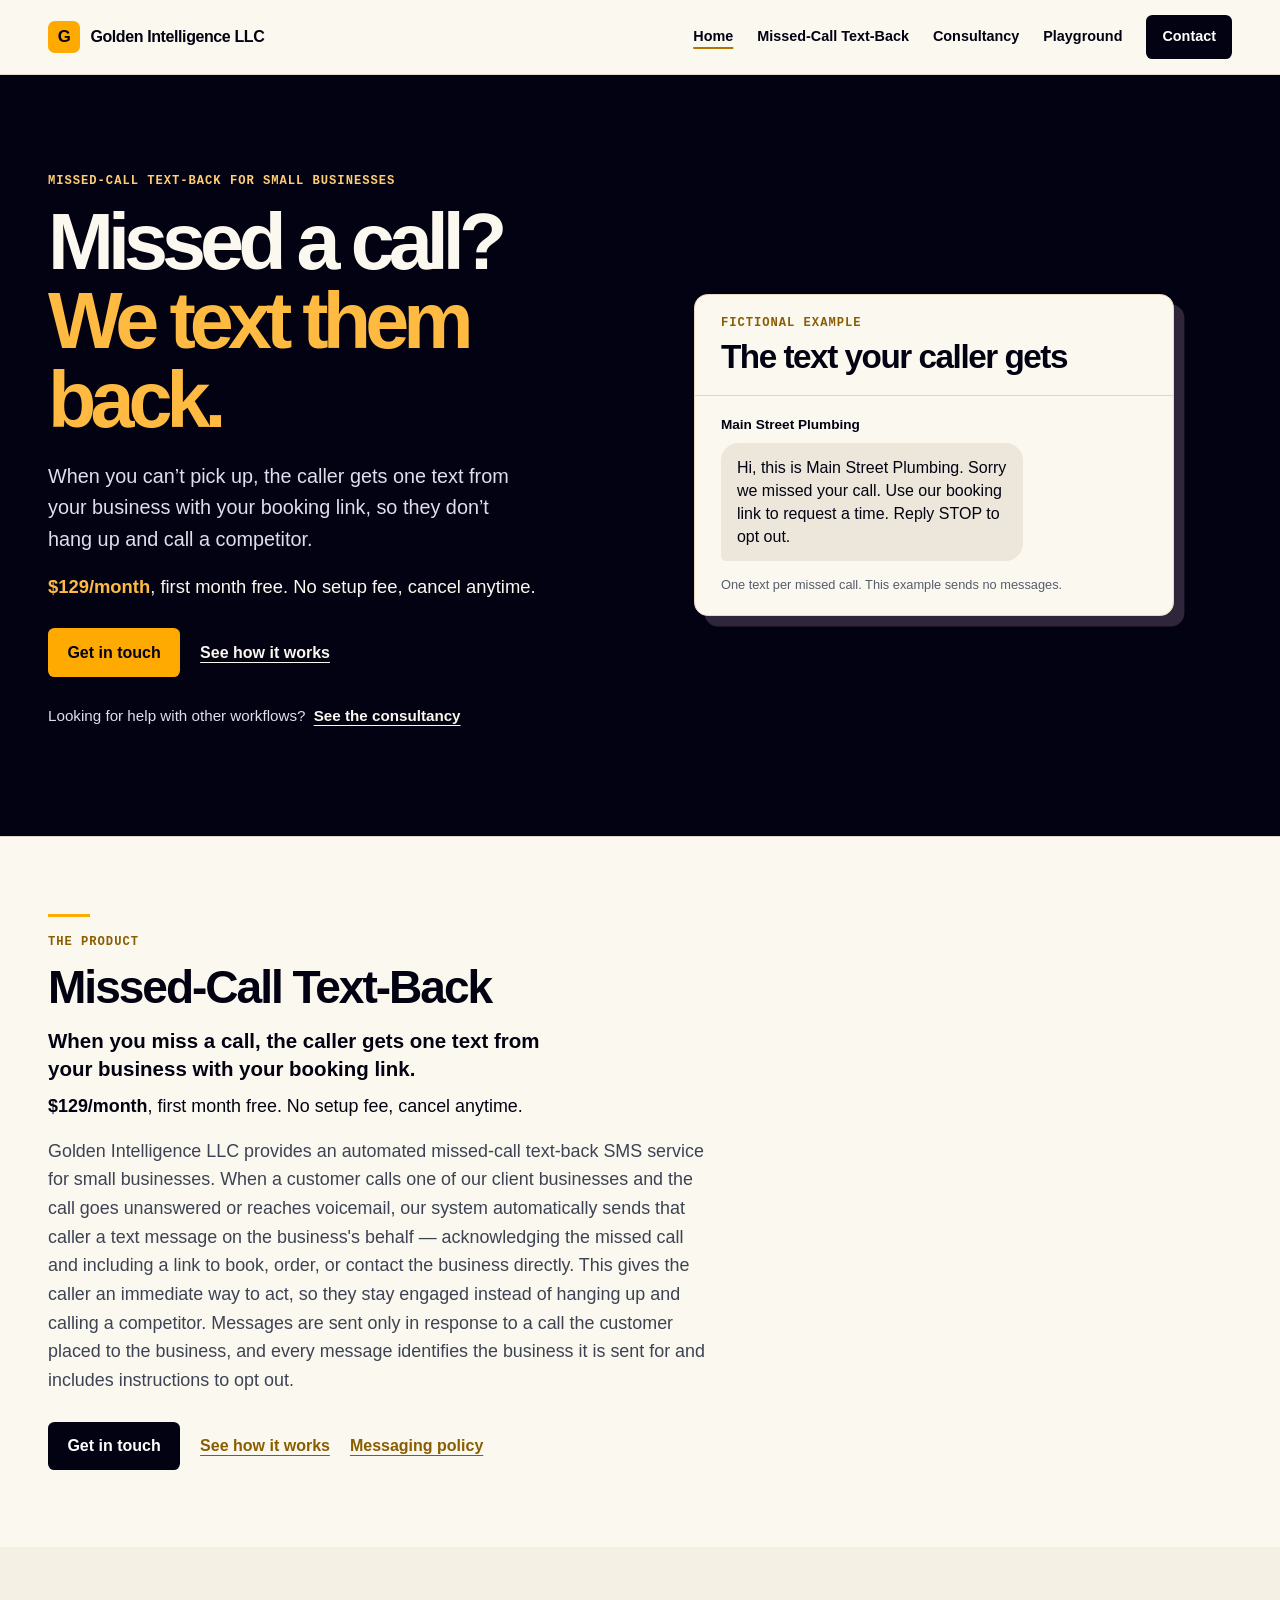
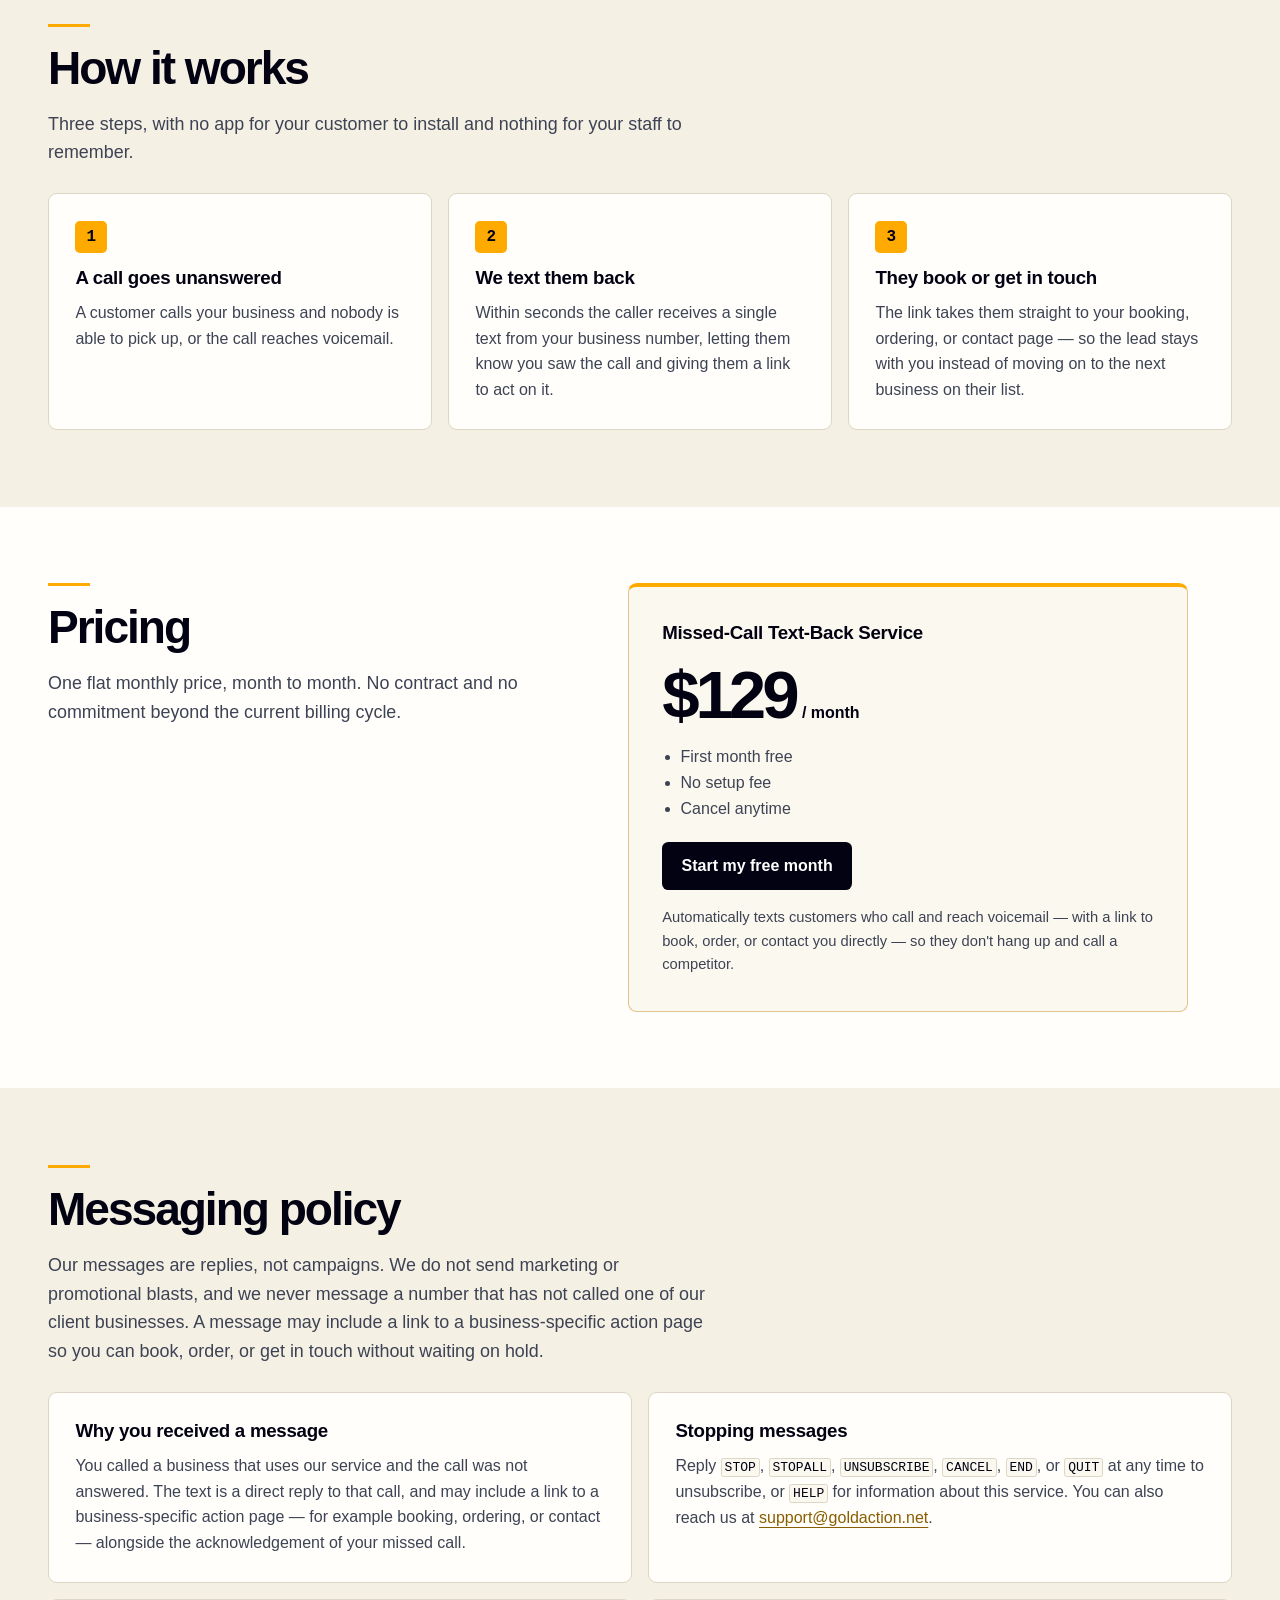
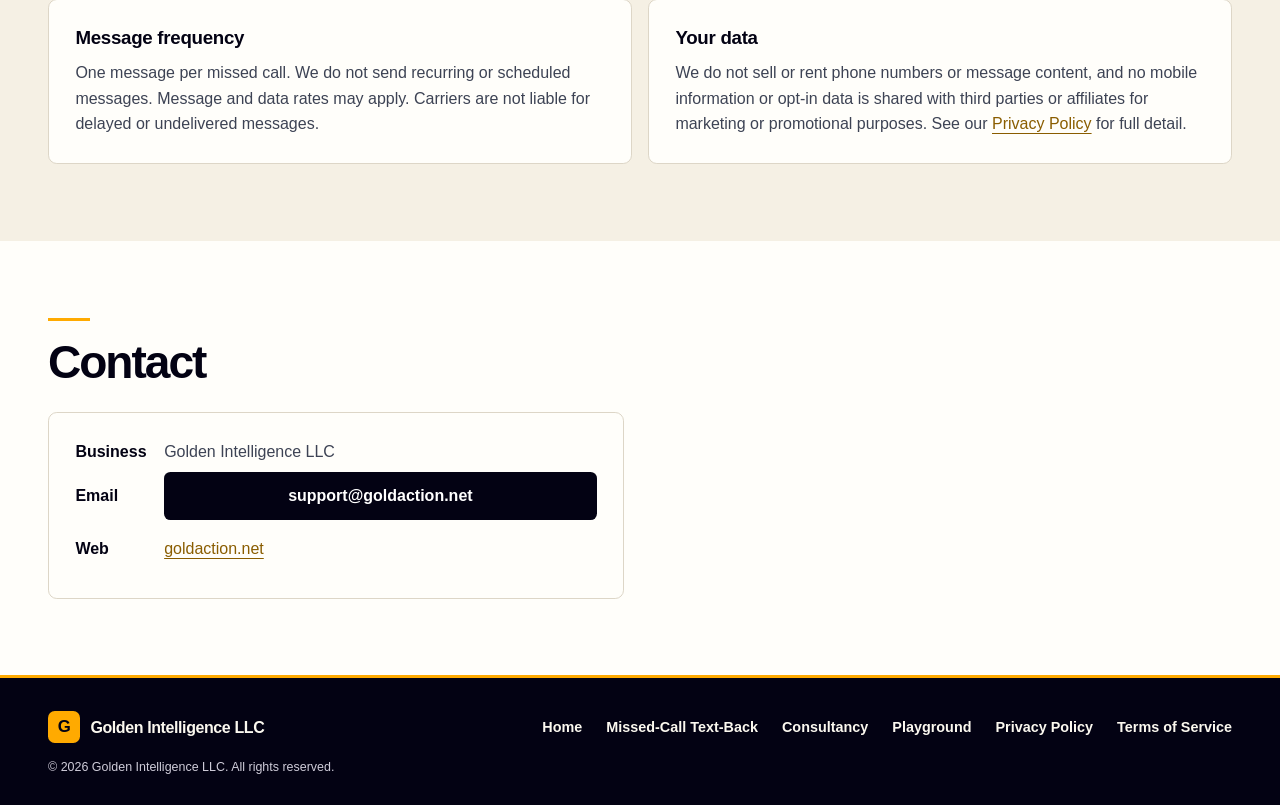
==== commit 3f3306e5: "Finish the mobile fixes from the 11/24 handoff - Price card button reads "Start my free month" and o" ====
--- a/index.html
+++ b/index.html
@@ -3,10 +3,10 @@
   <head>
     <meta charset="UTF-8" />
     <meta name="viewport" content="width=device-width, initial-scale=1.0" />
-    <title>Golden Intelligence LLC | Small Business Automation &amp; Missed-Call Text-Back</title>
+    <title>Missed-Call Text-Back for Small Businesses | Golden Intelligence LLC</title>
     <meta
       name="description"
-      content="Golden Intelligence helps small businesses automate missed-call follow-up, customer intake, and team handoffs. Explore the text-back service, workshops, and AI playground."
+      content="When you miss a call, the caller gets one text from your business with your booking link. Missed-Call Text-Back is $129/month, first month free, with no setup fee. Cancel anytime."
     />
     <link rel="canonical" href="https://goldaction.net/" />
     <link
@@ -39,80 +39,27 @@
       <section class="home-hero" aria-labelledby="home-title">
         <div class="shell home-hero-grid">
           <div class="home-intro">
-            <p class="eyebrow">Automation for small businesses</p>
-            <h1 id="home-title">Small teams.<br><em>Less busywork.</em></h1>
-            <p class="lede">Golden Intelligence builds practical automation for missed calls, customer inquiries, and the handoffs that keep a small business moving.</p>
+            <p class="eyebrow">Missed-Call Text-Back for small businesses</p>
+            <h1 id="home-title">Missed a call?<br><em>We text them back.</em></h1>
+            <p class="lede">When you can’t pick up, the caller gets one text from your business with your booking link, so they don’t hang up and call a competitor.</p>
+            <p class="home-price"><strong>$129/month</strong>, first month free. No setup fee, cancel anytime.</p>
             <div class="actions">
-              <a class="button button-gold" href="#about">Explore missed-call text-back</a>
-              <a class="text-link" href="/consulting/">Explore the consultancy</a>
-            </div>
-          </div>
-          <section class="explorer" id="workflow" aria-labelledby="explorer-title">
-            <div class="explorer-head">
-              <div>
-                <p class="eyebrow">Fictional examples</p>
-                <h2 id="explorer-title">Workflow explorer</h2>
-              </div>
-              <span class="explorer-mark" aria-hidden="true">✳</span>
-            </div>
-            <form id="explorer-controls" class="explorer-controls" hidden>
-              <fieldset>
-                <legend>Choose a workflow</legend>
-                <div class="choice-row">
-                  <label><input type="radio" name="workflow" value="missed" checked><span>Missed call</span></label>
-                  <label><input type="radio" name="workflow" value="inquiry"><span>Service inquiry</span></label>
-                  <label><input type="radio" name="workflow" value="handoff"><span>Team handoff</span></label>
-                </div>
-              </fieldset>
-              <fieldset>
-                <legend>Explore the steps</legend>
-                <div class="choice-row explorer-steps">
-                  <label><input type="radio" name="stage" value="input" checked><span>Input</span></label>
-                  <label><input type="radio" name="stage" value="action"><span>Action</span></label>
-                  <label><input type="radio" name="stage" value="review"><span>Review</span></label>
-                </div>
-              </fieldset>
-            </form>
-            <div class="explorer-content" aria-live="polite">
-              <article data-workflow="missed">
-                <h3>Missed call</h3>
-                <div data-stage="input"><strong>A customer reached voicemail</strong><p>A caller tries Main Street Plumbing about a dripping tap, but the team is on another job.</p></div>
-                <div data-stage="action"><strong>One automatic text goes back</strong><p>“Hi, this is Main Street Plumbing. Sorry we missed your call. Use our booking link to request a time. Reply STOP to opt out.”</p></div>
-                <div data-stage="review"><strong>The team chooses the next step</strong><p>The caller can use the business’s link. The team can then confirm availability and whether the job needs urgent attention.</p></div>
-                <a class="text-link" href="#how">See how text-back works</a>
-              </article>
-              <article data-workflow="inquiry">
-                <h3>Service inquiry</h3>
-                <div data-stage="input"><strong>A customer asks for a visit</strong><p>“Could someone stop by Thursday afternoon, and is there a charge for an estimate?”</p></div>
-                <div data-stage="action"><strong>Pull out the details and draft a reply</strong><p>Capture the requested time and flag the unanswered pricing question. Prepare a reply for the team to review.</p></div>
-                <div data-stage="review"><strong>Confirm before sending</strong><p>A teammate checks the schedule and estimate policy before making a promise.</p></div>
-                <a class="text-link" href="/playground/">Try sample or live drafts</a>
-              </article>
-              <article data-workflow="handoff">
-                <h3>Team handoff</h3>
-                <div data-stage="input"><strong>Notes are scattered across a shift</strong><p>“New appointment requested. Estimate still pending. Follow up Friday.”</p></div>
-                <div data-stage="action"><strong>Turn notes into a short handoff</strong><p>List the open tasks, the requested follow-up day, and which details still need an owner.</p></div>
-                <div data-stage="review"><strong>A person checks priorities</strong><p>The next teammate confirms who owns the estimate and what can wait until Friday.</p></div>
-                <a class="text-link" href="/consulting/#brief">Build a workshop brief</a>
-              </article>
-            </div>
-            <div class="explorer-buttons" hidden>
-              <button class="button button-secondary" id="workflow-back" type="button">Back</button>
-              <button class="button" id="workflow-next" type="button">Next step</button>
-            </div>
-            <p class="explorer-note">This example sends no messages.</p>
-          </section>
-        </div>
-      </section>
-      <section class="section shell home-ways" aria-labelledby="ways-title">
-        <div class="section-heading">
-          <p class="eyebrow">Where to start</p>
-          <h2 id="ways-title">Pick the problem you want to solve.</h2>
-        </div>
-        <div class="tiles">
-          <article><h3>Catch missed calls</h3><p>Give callers a way to book, order, or get in touch when you can’t pick up.</p><a class="text-link" href="#about">See the text-back service</a></article>
-          <article><h3>Map a workflow with us</h3><p>Work through one recurring task, from the information it needs to the decisions a person should keep.</p><a class="text-link" href="/consulting/">See what we can help with</a></article>
-          <article><h3>Try an AI draft</h3><p>Compare a prewritten reply with a live Claude draft for a fictional inquiry.</p><a class="text-link" href="/playground/">Open the playground</a></article>
+              <a class="button button-gold" href="mailto:support@goldaction.net?subject=Missed-Call%20Text-Back%20inquiry">Get in touch</a>
+              <a class="text-link" href="#how">See how it works</a>
+            </div>
+            <p class="home-aside">Looking for help with other workflows? <a class="text-link" href="/consulting/">See the consultancy</a></p>
+          </div>
+          <figure class="text-example" aria-labelledby="text-example-title">
+            <figcaption>
+              <p class="eyebrow">Fictional example</p>
+              <h2 id="text-example-title">The text your caller gets</h2>
+            </figcaption>
+            <div class="text-example-body">
+              <p class="text-example-from">Main Street Plumbing</p>
+              <p class="text-bubble">Hi, this is Main Street Plumbing. Sorry we missed your call. Use our booking link to request a time. Reply STOP to opt out.</p>
+              <p class="text-example-note">One text per missed call. This example sends no messages.</p>
+            </div>
+          </figure>
         </div>
       </section>
 
@@ -139,7 +86,6 @@
           <div class="actions">
             <a class="button" href="mailto:support@goldaction.net?subject=Missed-Call%20Text-Back%20inquiry">Get in touch</a>
             <a class="text-link" href="#how">See how it works</a>
-            <a class="text-link" href="#pricing">Pricing</a>
             <a class="text-link" href="#messaging">Messaging policy</a>
           </div>
         </div>
@@ -205,7 +151,7 @@
               <li>No setup fee</li>
               <li>Cancel anytime</li>
             </ul>
-            <a class="button" href="mailto:support@goldaction.net?subject=Missed-Call%20Text-Back%20inquiry">Get in touch</a>
+            <a class="button" href="mailto:support@goldaction.net?subject=Missed-Call%20Text-Back%20%E2%80%93%20first%20month%20free">Start my free month</a>
             <p class="price-note">
               Automatically texts customers who call and reach voicemail — with a
               link to book, order, or contact you directly — so they don't hang
@@ -240,12 +186,9 @@
             <div class="policy-item">
               <h3>Stopping messages</h3>
               <p>
-                Reply <kbd>STOP</kbd> at any time to unsubscribe. We also accept
-                <kbd>QUIT</kbd>, <kbd>END</kbd>, <kbd>REVOKE</kbd>,
-                <kbd>OPT OUT</kbd>, <kbd>CANCEL</kbd>, <kbd>UNSUBSCRIBE</kbd>,
-                <kbd>STOPALL</kbd>, and <kbd>OPTOUT</kbd>, in any capitalization,
-                and other clear requests such as &ldquo;please stop texting
-                me.&rdquo; Reply <kbd>HELP</kbd> for information about this
+                Reply <kbd>STOP</kbd>, <kbd>STOPALL</kbd>, <kbd>UNSUBSCRIBE</kbd>,
+                <kbd>CANCEL</kbd>, <kbd>END</kbd>, or <kbd>QUIT</kbd> at any time
+                to unsubscribe, or <kbd>HELP</kbd> for information about this
                 service. You can also reach us at
                 <a href="mailto:support@goldaction.net">support@goldaction.net</a>.
               </p>
@@ -280,7 +223,7 @@
               <dt>Business</dt>
               <dd>Golden Intelligence LLC</dd>
               <dt>Email</dt>
-              <dd><a href="mailto:support@goldaction.net">support@goldaction.net</a></dd>
+              <dd><a class="button contact-email" href="mailto:support@goldaction.net?subject=Missed-Call%20Text-Back%20inquiry">support@goldaction.net</a></dd>
               <dt>Web</dt>
               <dd><a href="https://goldaction.net/">goldaction.net</a></dd>
             </dl>
--- a/assets/revamp.css
+++ b/assets/revamp.css
@@ -241,8 +241,11 @@
 .result-tag.is-live { border-color: var(--gold-deep); background: var(--gold); color: var(--ink); }
 .result-panel { scroll-margin-top: 1rem; }
 
-/* Demo line, right under the hero. */
-.demo-line { background: var(--bg); }
-.demo-line h2 { max-width: 24ch; }
-.demo-line .section-intro a { font-weight: 750; white-space: nowrap; }
-.demo-note { max-width: 67ch; margin-top: 1rem; color: var(--muted); font-size: .9rem; }
+/* Mobile UX follow-ups, 11/25/2026 */
+
+/* Contact email as a full-width button, one tap to a pre-addressed email. */
+.contact-card dd a.contact-email { display: flex; justify-content: center; width: 100%; text-align: center; overflow-wrap: anywhere; }
+
+/* Price on the consultancy page's product card. */
+.project .project-price { color: var(--ink); font-size: 1.05rem; }
+.project .project-price strong { font-weight: 850; }
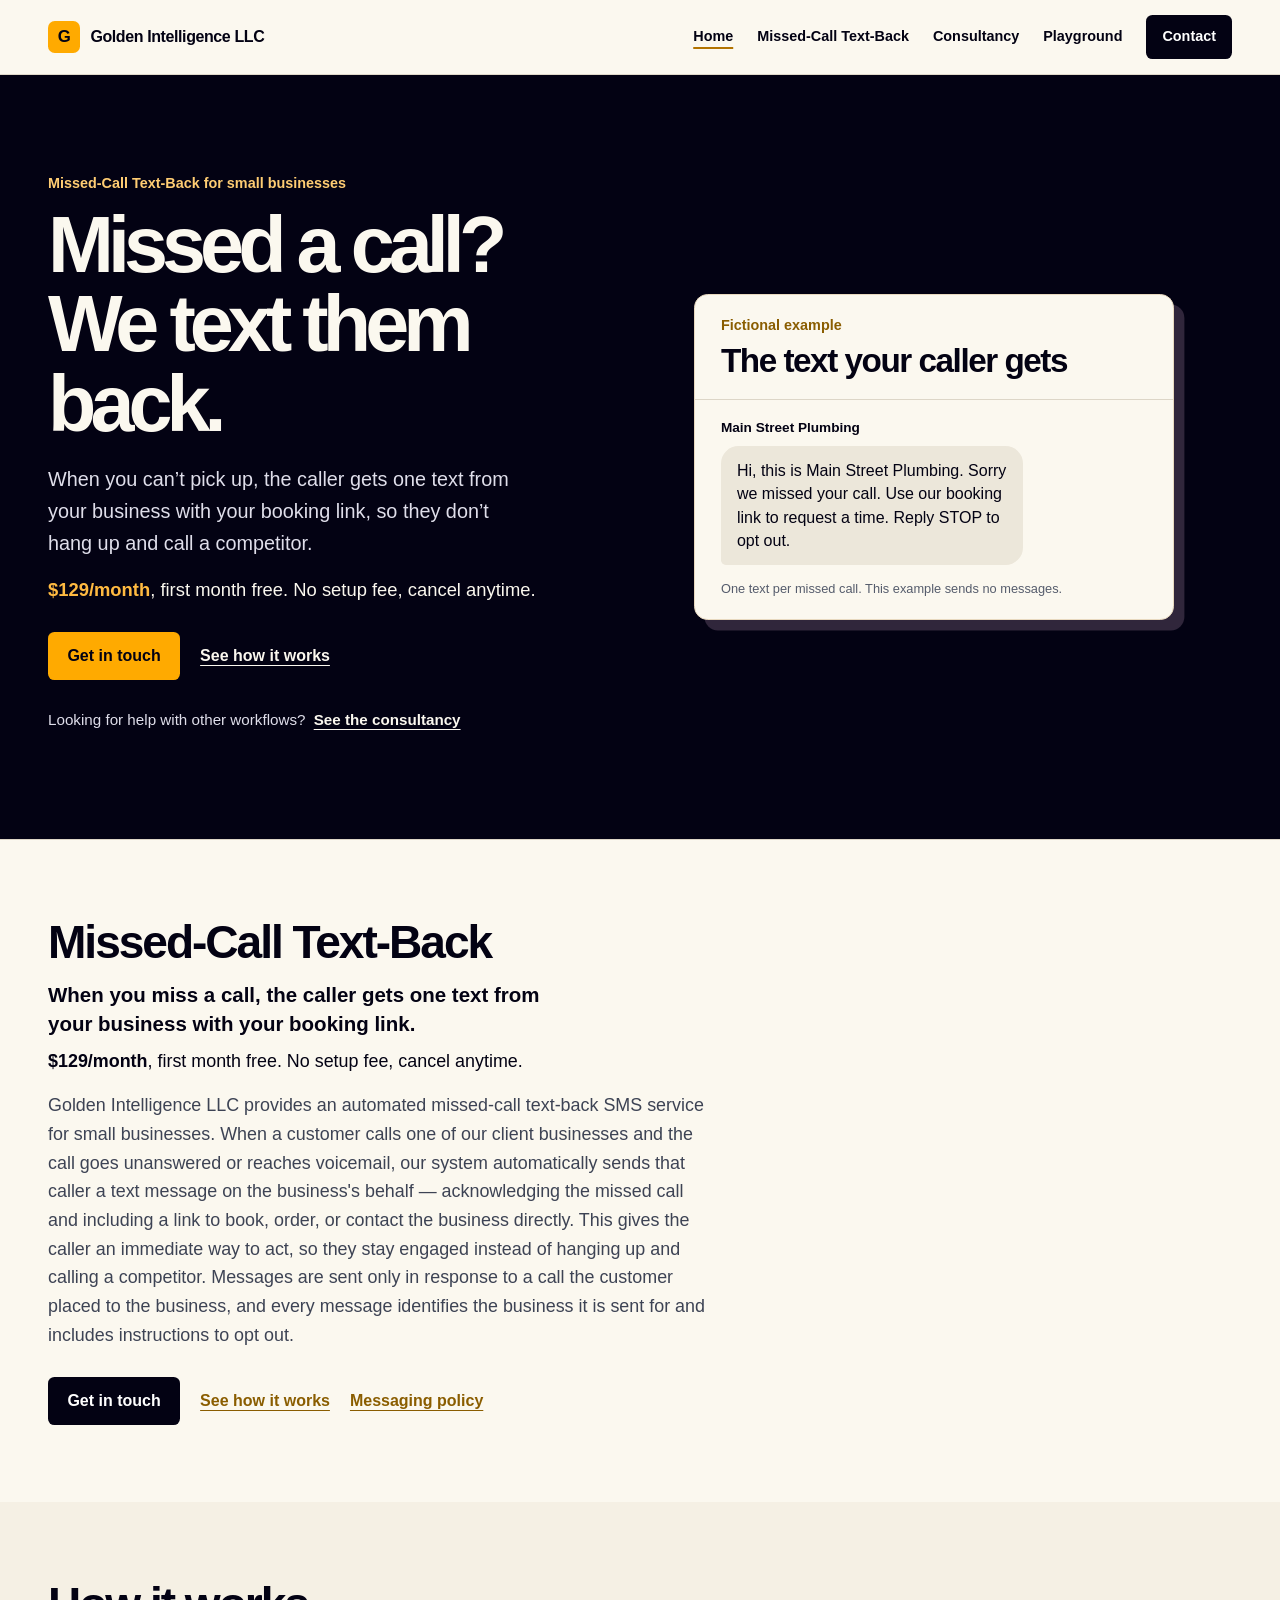
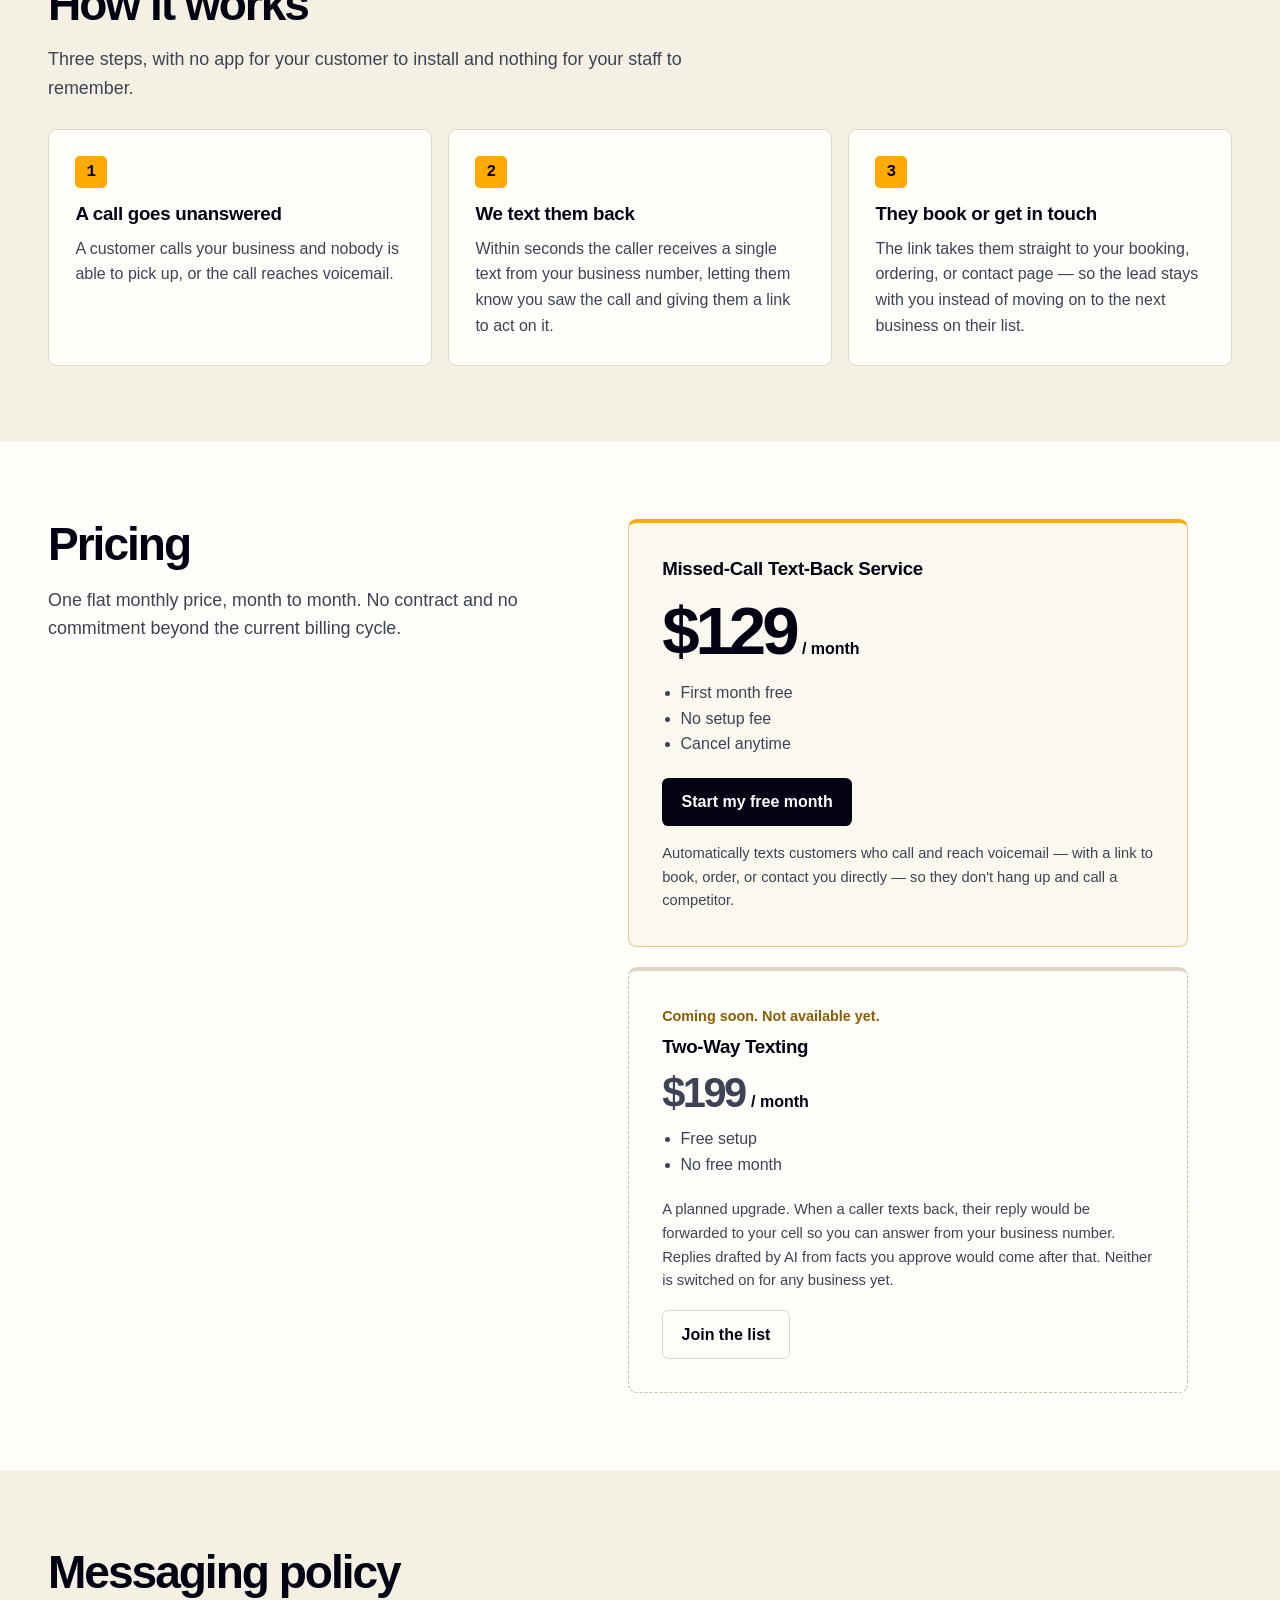
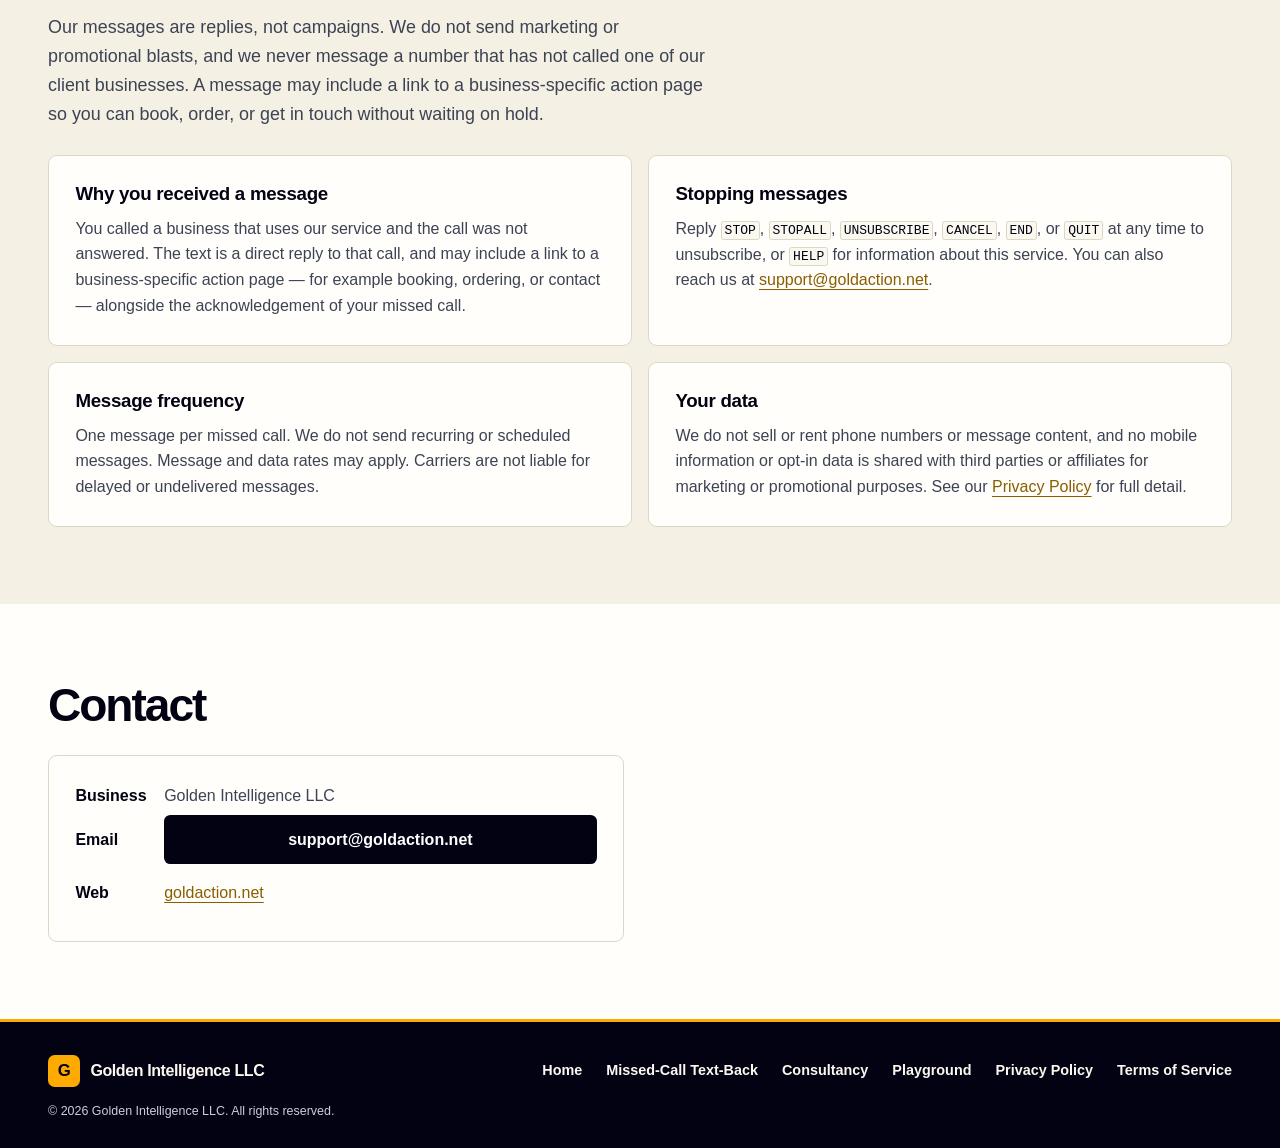
==== commit ddb73250: "Site audit: Two-Way Texting coming soon, compliance placeholders, design review fixes Homepage prici" ====
--- a/index.html
+++ b/index.html
@@ -65,8 +65,6 @@
 
       <section id="about" class="product-section product-intro">
         <div class="wrap">
-          <div class="rule"></div>
-          <p class="eyebrow">The product</p>
           <h2>Missed-Call Text-Back</h2>
           <p class="product-summary">When you miss a call, the caller gets one text from your business with your booking link.</p>
           <p class="product-price"><strong>$129/month</strong>, first month free. No setup fee, cancel anytime.</p>
@@ -93,7 +91,6 @@
 
       <section id="how" class="product-section tinted">
         <div class="wrap">
-          <div class="rule"></div>
           <h2>How it works</h2>
           <p class="section-intro">
             Three steps, with no app for your customer to install and nothing for
@@ -133,13 +130,13 @@
       <section id="pricing" class="product-section">
         <div class="wrap pricing-layout">
           <div>
-            <div class="rule"></div>
-            <h2>Pricing</h2>
+              <h2>Pricing</h2>
             <p class="section-intro">
               One flat monthly price, month to month. No contract and no
               commitment beyond the current billing cycle.
             </p>
           </div>
+          <div class="price-cards">
           <div class="price-card">
             <h3>Missed-Call Text-Back Service</h3>
             <div class="price">
@@ -158,12 +155,31 @@
               up and call a competitor.
             </p>
           </div>
+          <div class="price-card price-card-soon" aria-labelledby="tier2-title">
+            <p class="soon-tag">Coming soon. Not available yet.</p>
+            <h3 id="tier2-title">Two-Way Texting</h3>
+            <div class="price">
+              <span class="amount">$199</span>
+              <span class="per">/ month</span>
+            </div>
+            <ul class="price-terms">
+              <li>Free setup</li>
+              <li>No free month</li>
+            </ul>
+            <p class="price-note">
+              A planned upgrade. When a caller texts back, their reply would be
+              forwarded to your cell so you can answer from your business
+              number. Replies drafted by AI from facts you approve would come
+              after that. Neither is switched on for any business yet.
+            </p>
+            <a class="button button-secondary" href="mailto:support@goldaction.net?subject=Two-Way%20Texting%20%E2%80%93%20join%20the%20list">Join the list</a>
+          </div>
+          </div>
         </div>
       </section>
 
       <section id="messaging" class="product-section tinted">
         <div class="wrap">
-          <div class="rule"></div>
           <h2>Messaging policy</h2>
           <p class="section-intro">
             Our messages are replies, not campaigns. We do not send marketing or
@@ -216,7 +232,6 @@
 
       <section id="contact" class="product-section">
         <div class="wrap">
-          <div class="rule"></div>
           <h2>Contact</h2>
           <div class="contact-card">
             <dl>
--- a/assets/revamp.css
+++ b/assets/revamp.css
@@ -11,11 +11,12 @@
   margin-inline: auto;
 }
 
+/* Design review 11/25: labels in the body face, sentence case, no tracking.
+   The monospace all-caps label read as template chrome. */
 .eyebrow {
-  font-family: ui-monospace, SFMono-Regular, Consolas, monospace;
-  font-size: .76rem;
-  letter-spacing: .08em;
-  text-transform: uppercase;
+  font-size: .9rem;
+  font-weight: 700;
+  letter-spacing: 0;
 }
 
 .button { border-radius: .4rem; }
@@ -43,7 +44,8 @@
   line-height: 1;
 }
 
-.home-intro h1 em { color: #ffba41; font-style: normal; }
+/* One colour for the whole headline; gold is kept for the button and price. */
+.home-intro h1 em { color: inherit; font-style: normal; }
 .home-intro .lede { color: #dfdeea; }
 .home-intro .text-link { color: var(--paper); }
 .home-intro .text-link:hover { color: #ffcd73; }
@@ -91,7 +93,6 @@
 
 .product-section { padding-block: clamp(2.8rem, 6vw, 5.2rem); }
 .product-intro { border-top: 1px solid var(--line); background: var(--paper); }
-.product-section .rule { width: 2.6rem; height: .19rem; margin-bottom: 1rem; background: var(--gold); }
 .product-section .section-intro { max-width: 67ch; margin-top: 1rem; font-size: clamp(1rem, 1.8vw, 1.12rem); }
 .tinted { background: var(--band); }
 
@@ -137,6 +138,12 @@
 .price .per { font-weight: 650; }
 .price-terms { margin: .45rem 0 1.3rem; padding-left: 1.15rem; }
 .price-note { margin-top: 1rem; font-size: .92rem; }
+.price-cards { display: grid; gap: 1.25rem; margin-top: 1.65rem; }
+.price-cards .price-card { margin-top: 0; }
+.price-card-soon { border: 1px dashed #c9bfa9; border-top: .3rem solid var(--line); background: transparent; }
+.price-card-soon .price .amount { font-size: clamp(2rem, 4vw, 2.6rem); color: var(--body); }
+.price-card-soon .soon-tag { margin: 0 0 .45rem; color: var(--gold-deep); font-size: .9rem; font-weight: 700; }
+.price-card-soon .price-note { margin: 0 0 1.1rem; }
 .product-section kbd { padding: .08em .22em; border: 1px solid var(--line); border-radius: .2em; background: var(--paper); color: var(--ink); }
 .contact-card { max-width: 36rem; margin-top: 1.5rem; overflow-wrap: anywhere; }
 .contact-card dl { display: grid; grid-template-columns: max-content 1fr; gap: .45rem 1.1rem; margin: 0; }
@@ -208,6 +215,7 @@
     gap: clamp(2rem, 8vw, 6rem);
   }
   .pricing-layout .price-card { margin-top: 0; }
+  .pricing-layout .price-cards { margin-top: 0; }
 }
 
 /* Mobile UX fixes, 11/24/2026 */
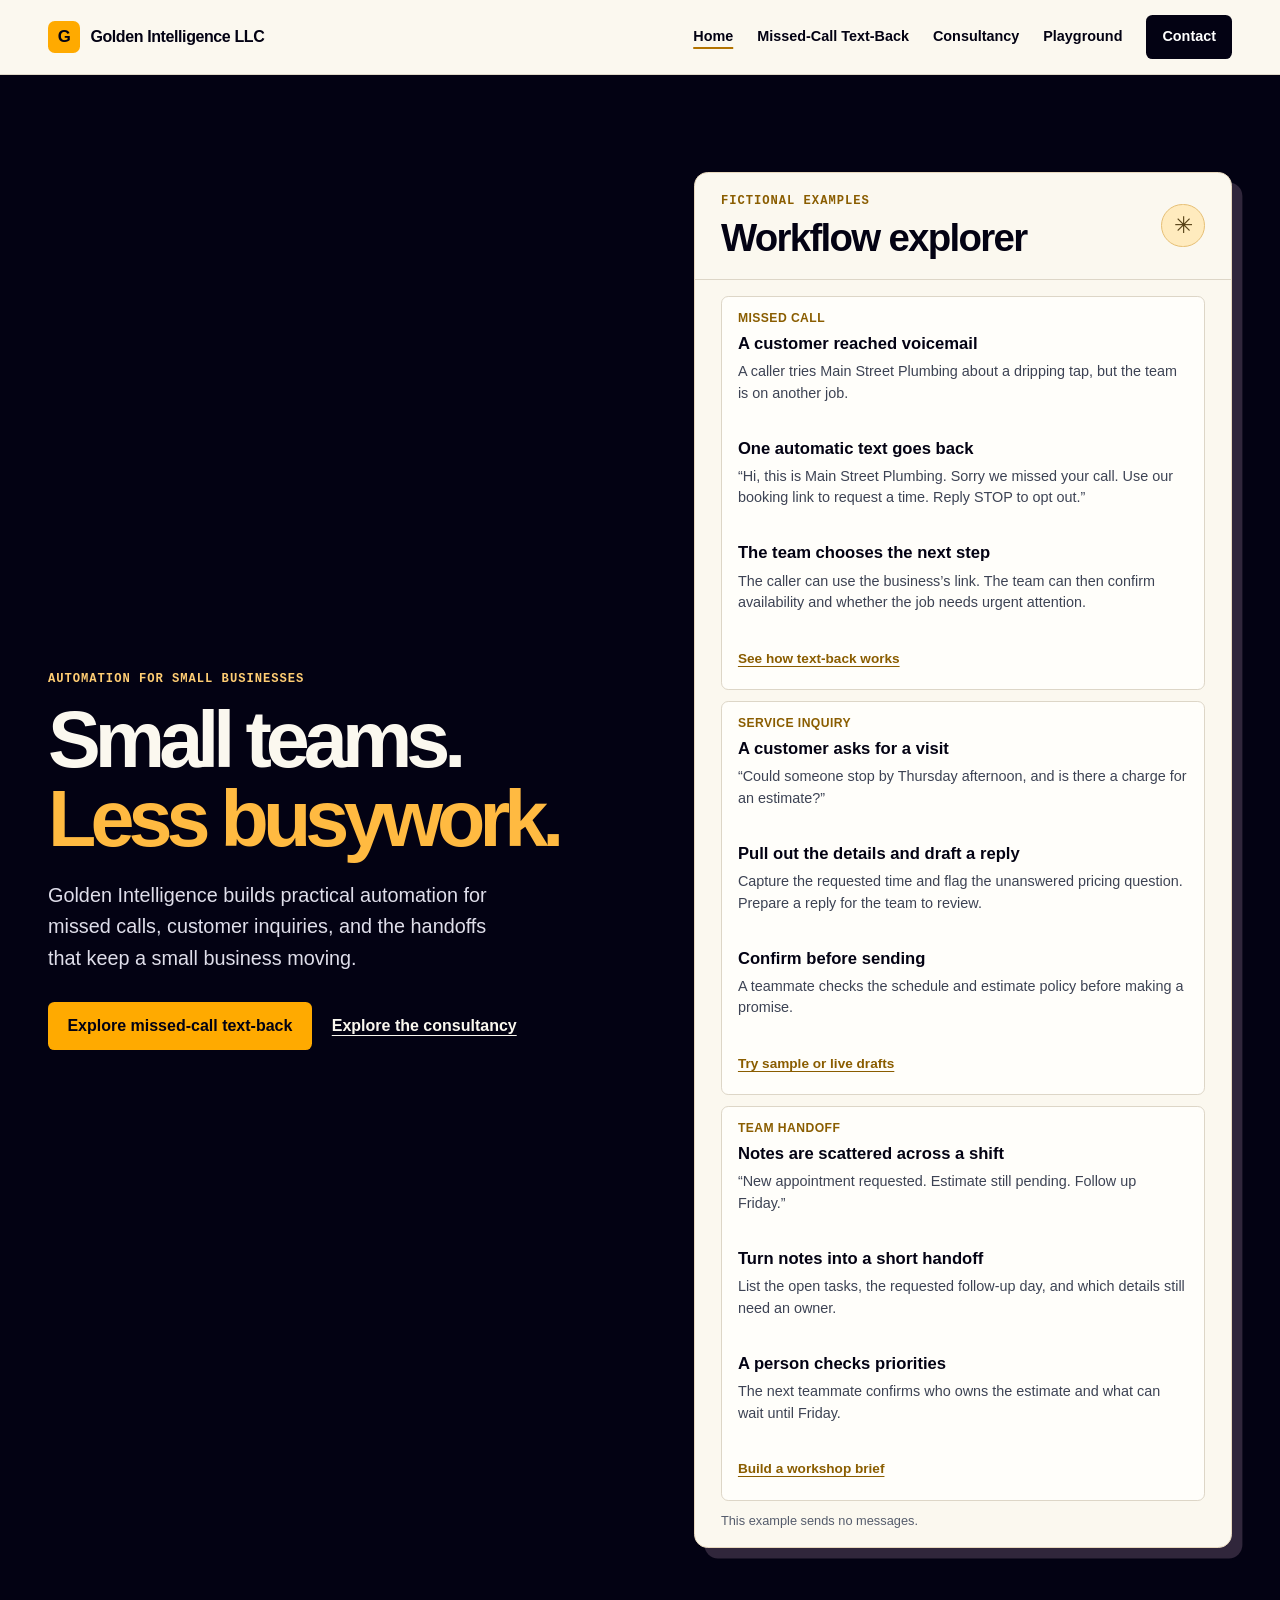
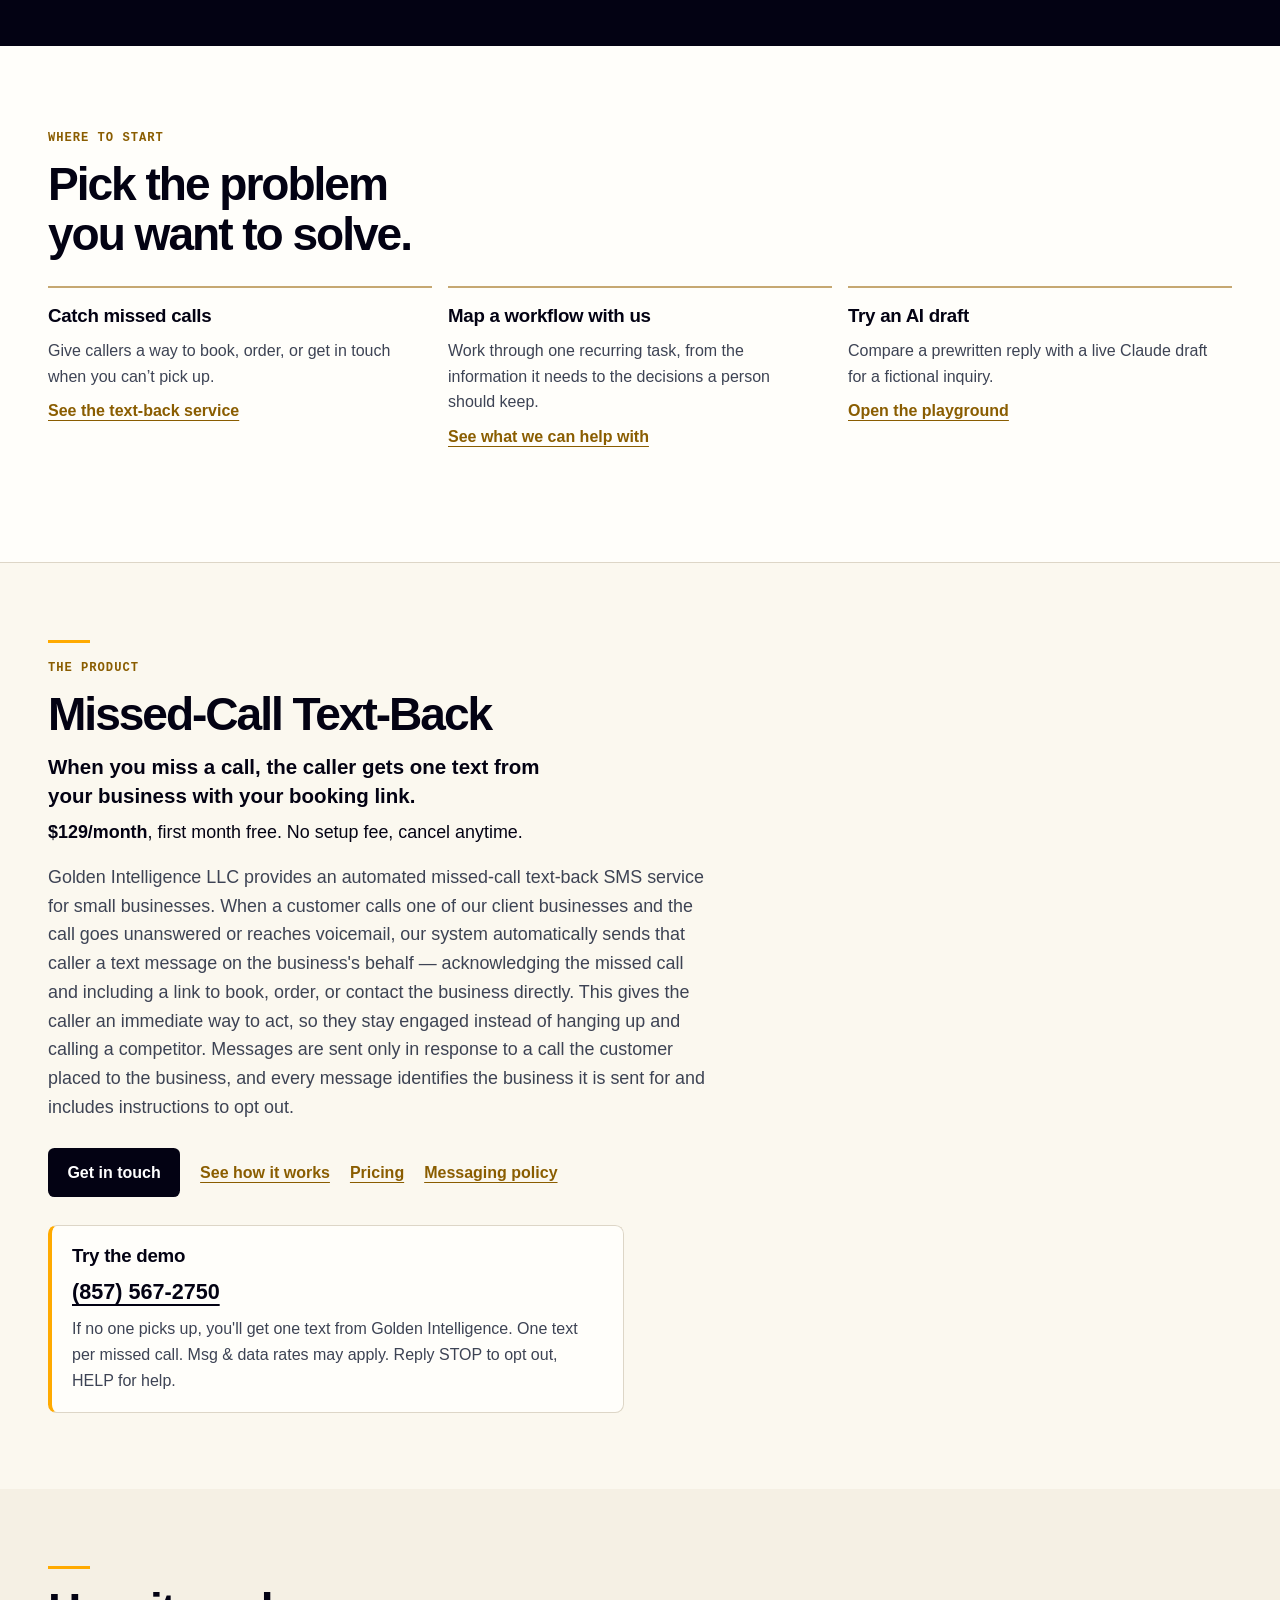
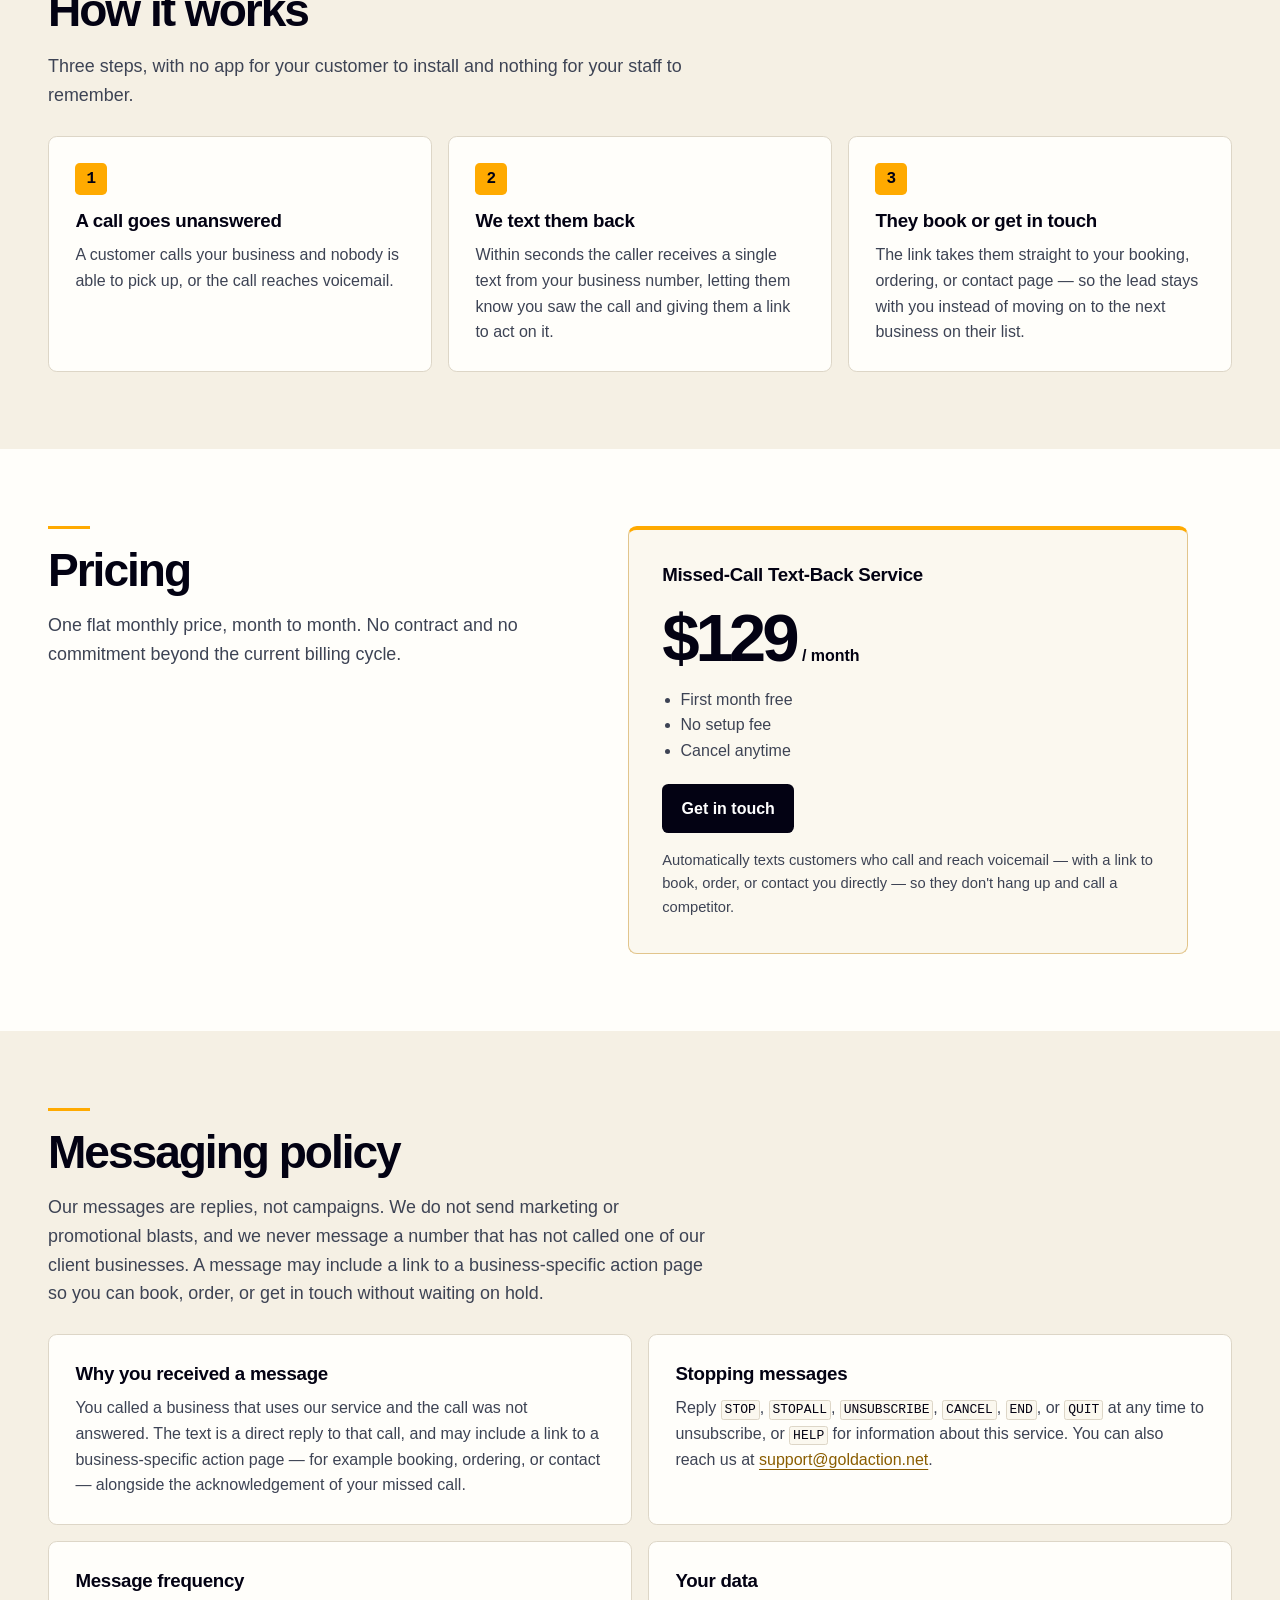
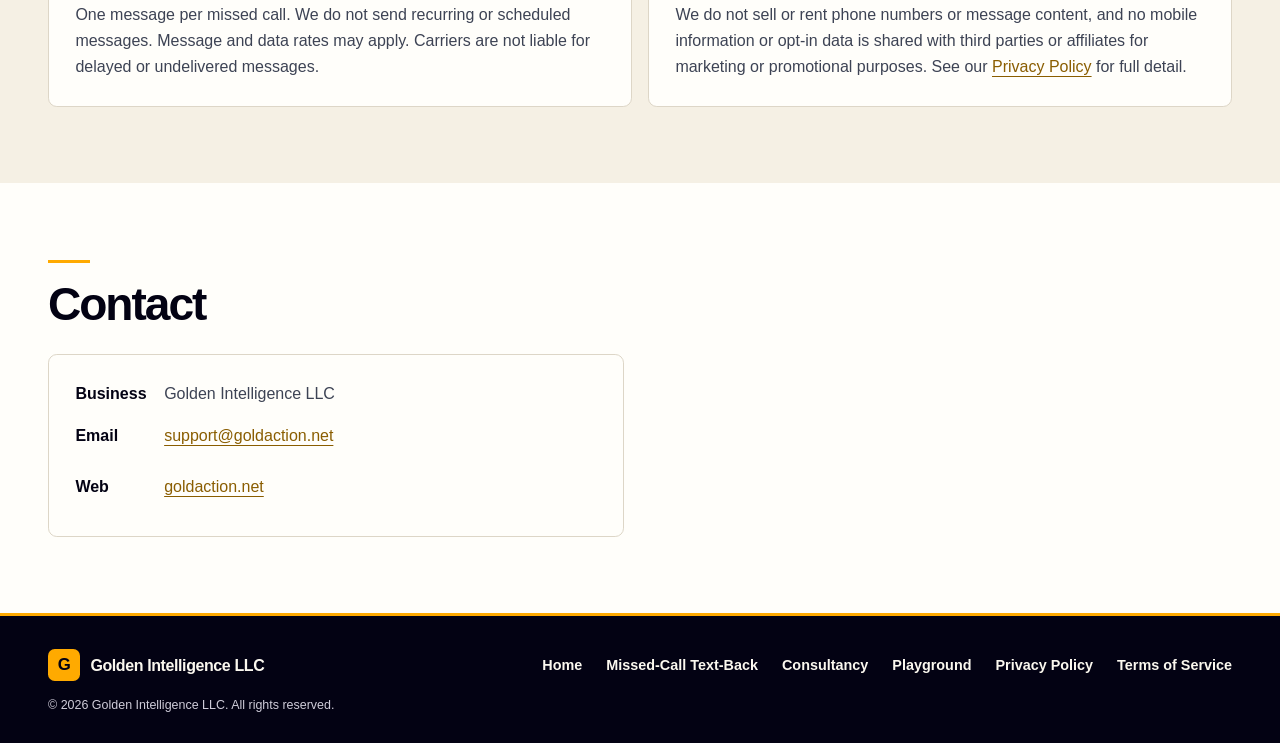
==== commit 840edc4c: "A2P: privacy non-sharing sentence, SMS terms heading, homepage demo block - Privacy section 6: add t" ====
--- a/index.html
+++ b/index.html
@@ -3,10 +3,10 @@
   <head>
     <meta charset="UTF-8" />
     <meta name="viewport" content="width=device-width, initial-scale=1.0" />
-    <title>Missed-Call Text-Back for Small Businesses | Golden Intelligence LLC</title>
+    <title>Golden Intelligence LLC | Small Business Automation &amp; Missed-Call Text-Back</title>
     <meta
       name="description"
-      content="When you miss a call, the caller gets one text from your business with your booking link. Missed-Call Text-Back is $129/month, first month free, with no setup fee. Cancel anytime."
+      content="Golden Intelligence helps small businesses automate missed-call follow-up, customer intake, and team handoffs. Explore the text-back service, workshops, and AI playground."
     />
     <link rel="canonical" href="https://goldaction.net/" />
     <link
@@ -39,32 +39,87 @@
       <section class="home-hero" aria-labelledby="home-title">
         <div class="shell home-hero-grid">
           <div class="home-intro">
-            <p class="eyebrow">Missed-Call Text-Back for small businesses</p>
-            <h1 id="home-title">Missed a call?<br><em>We text them back.</em></h1>
-            <p class="lede">When you can’t pick up, the caller gets one text from your business with your booking link, so they don’t hang up and call a competitor.</p>
-            <p class="home-price"><strong>$129/month</strong>, first month free. No setup fee, cancel anytime.</p>
+            <p class="eyebrow">Automation for small businesses</p>
+            <h1 id="home-title">Small teams.<br><em>Less busywork.</em></h1>
+            <p class="lede">Golden Intelligence builds practical automation for missed calls, customer inquiries, and the handoffs that keep a small business moving.</p>
             <div class="actions">
-              <a class="button button-gold" href="mailto:support@goldaction.net?subject=Missed-Call%20Text-Back%20inquiry">Get in touch</a>
-              <a class="text-link" href="#how">See how it works</a>
-            </div>
-            <p class="home-aside">Looking for help with other workflows? <a class="text-link" href="/consulting/">See the consultancy</a></p>
-          </div>
-          <figure class="text-example" aria-labelledby="text-example-title">
-            <figcaption>
-              <p class="eyebrow">Fictional example</p>
-              <h2 id="text-example-title">The text your caller gets</h2>
-            </figcaption>
-            <div class="text-example-body">
-              <p class="text-example-from">Main Street Plumbing</p>
-              <p class="text-bubble">Hi, this is Main Street Plumbing. Sorry we missed your call. Use our booking link to request a time. Reply STOP to opt out.</p>
-              <p class="text-example-note">One text per missed call. This example sends no messages.</p>
-            </div>
-          </figure>
+              <a class="button button-gold" href="#about">Explore missed-call text-back</a>
+              <a class="text-link" href="/consulting/">Explore the consultancy</a>
+            </div>
+          </div>
+          <section class="explorer" id="workflow" aria-labelledby="explorer-title">
+            <div class="explorer-head">
+              <div>
+                <p class="eyebrow">Fictional examples</p>
+                <h2 id="explorer-title">Workflow explorer</h2>
+              </div>
+              <span class="explorer-mark" aria-hidden="true">✳</span>
+            </div>
+            <form id="explorer-controls" class="explorer-controls" hidden>
+              <fieldset>
+                <legend>Choose a workflow</legend>
+                <div class="choice-row">
+                  <label><input type="radio" name="workflow" value="missed" checked><span>Missed call</span></label>
+                  <label><input type="radio" name="workflow" value="inquiry"><span>Service inquiry</span></label>
+                  <label><input type="radio" name="workflow" value="handoff"><span>Team handoff</span></label>
+                </div>
+              </fieldset>
+              <fieldset>
+                <legend>Explore the steps</legend>
+                <div class="choice-row explorer-steps">
+                  <label><input type="radio" name="stage" value="input" checked><span>Input</span></label>
+                  <label><input type="radio" name="stage" value="action"><span>Action</span></label>
+                  <label><input type="radio" name="stage" value="review"><span>Review</span></label>
+                </div>
+              </fieldset>
+            </form>
+            <div class="explorer-content" aria-live="polite">
+              <article data-workflow="missed">
+                <h3>Missed call</h3>
+                <div data-stage="input"><strong>A customer reached voicemail</strong><p>A caller tries Main Street Plumbing about a dripping tap, but the team is on another job.</p></div>
+                <div data-stage="action"><strong>One automatic text goes back</strong><p>“Hi, this is Main Street Plumbing. Sorry we missed your call. Use our booking link to request a time. Reply STOP to opt out.”</p></div>
+                <div data-stage="review"><strong>The team chooses the next step</strong><p>The caller can use the business’s link. The team can then confirm availability and whether the job needs urgent attention.</p></div>
+                <a class="text-link" href="#how">See how text-back works</a>
+              </article>
+              <article data-workflow="inquiry">
+                <h3>Service inquiry</h3>
+                <div data-stage="input"><strong>A customer asks for a visit</strong><p>“Could someone stop by Thursday afternoon, and is there a charge for an estimate?”</p></div>
+                <div data-stage="action"><strong>Pull out the details and draft a reply</strong><p>Capture the requested time and flag the unanswered pricing question. Prepare a reply for the team to review.</p></div>
+                <div data-stage="review"><strong>Confirm before sending</strong><p>A teammate checks the schedule and estimate policy before making a promise.</p></div>
+                <a class="text-link" href="/playground/">Try sample or live drafts</a>
+              </article>
+              <article data-workflow="handoff">
+                <h3>Team handoff</h3>
+                <div data-stage="input"><strong>Notes are scattered across a shift</strong><p>“New appointment requested. Estimate still pending. Follow up Friday.”</p></div>
+                <div data-stage="action"><strong>Turn notes into a short handoff</strong><p>List the open tasks, the requested follow-up day, and which details still need an owner.</p></div>
+                <div data-stage="review"><strong>A person checks priorities</strong><p>The next teammate confirms who owns the estimate and what can wait until Friday.</p></div>
+                <a class="text-link" href="/consulting/#brief">Build a workshop brief</a>
+              </article>
+            </div>
+            <div class="explorer-buttons" hidden>
+              <button class="button button-secondary" id="workflow-back" type="button">Back</button>
+              <button class="button" id="workflow-next" type="button">Next step</button>
+            </div>
+            <p class="explorer-note">This example sends no messages.</p>
+          </section>
+        </div>
+      </section>
+      <section class="section shell home-ways" aria-labelledby="ways-title">
+        <div class="section-heading">
+          <p class="eyebrow">Where to start</p>
+          <h2 id="ways-title">Pick the problem you want to solve.</h2>
+        </div>
+        <div class="tiles">
+          <article><h3>Catch missed calls</h3><p>Give callers a way to book, order, or get in touch when you can’t pick up.</p><a class="text-link" href="#about">See the text-back service</a></article>
+          <article><h3>Map a workflow with us</h3><p>Work through one recurring task, from the information it needs to the decisions a person should keep.</p><a class="text-link" href="/consulting/">See what we can help with</a></article>
+          <article><h3>Try an AI draft</h3><p>Compare a prewritten reply with a live Claude draft for a fictional inquiry.</p><a class="text-link" href="/playground/">Open the playground</a></article>
         </div>
       </section>
 
       <section id="about" class="product-section product-intro">
         <div class="wrap">
+          <div class="rule"></div>
+          <p class="eyebrow">The product</p>
           <h2>Missed-Call Text-Back</h2>
           <p class="product-summary">When you miss a call, the caller gets one text from your business with your booking link.</p>
           <p class="product-price"><strong>$129/month</strong>, first month free. No setup fee, cancel anytime.</p>
@@ -84,13 +139,20 @@
           <div class="actions">
             <a class="button" href="mailto:support@goldaction.net?subject=Missed-Call%20Text-Back%20inquiry">Get in touch</a>
             <a class="text-link" href="#how">See how it works</a>
+            <a class="text-link" href="#pricing">Pricing</a>
             <a class="text-link" href="#messaging">Messaging policy</a>
+          </div>
+          <div id="demo" class="demo-card">
+            <h3>Try the demo</h3>
+            <p class="demo-number"><a href="tel:+18575672750">(857) 567-2750</a></p>
+            <p>If no one picks up, you'll get one text from Golden Intelligence. One text per missed call. Msg &amp; data rates may apply. Reply STOP to opt out, HELP for help.</p>
           </div>
         </div>
       </section>
 
       <section id="how" class="product-section tinted">
         <div class="wrap">
+          <div class="rule"></div>
           <h2>How it works</h2>
           <p class="section-intro">
             Three steps, with no app for your customer to install and nothing for
@@ -130,13 +192,13 @@
       <section id="pricing" class="product-section">
         <div class="wrap pricing-layout">
           <div>
-              <h2>Pricing</h2>
+            <div class="rule"></div>
+            <h2>Pricing</h2>
             <p class="section-intro">
               One flat monthly price, month to month. No contract and no
               commitment beyond the current billing cycle.
             </p>
           </div>
-          <div class="price-cards">
           <div class="price-card">
             <h3>Missed-Call Text-Back Service</h3>
             <div class="price">
@@ -148,38 +210,19 @@
               <li>No setup fee</li>
               <li>Cancel anytime</li>
             </ul>
-            <a class="button" href="mailto:support@goldaction.net?subject=Missed-Call%20Text-Back%20%E2%80%93%20first%20month%20free">Start my free month</a>
+            <a class="button" href="mailto:support@goldaction.net?subject=Missed-Call%20Text-Back%20inquiry">Get in touch</a>
             <p class="price-note">
               Automatically texts customers who call and reach voicemail — with a
               link to book, order, or contact you directly — so they don't hang
               up and call a competitor.
             </p>
           </div>
-          <div class="price-card price-card-soon" aria-labelledby="tier2-title">
-            <p class="soon-tag">Coming soon. Not available yet.</p>
-            <h3 id="tier2-title">Two-Way Texting</h3>
-            <div class="price">
-              <span class="amount">$199</span>
-              <span class="per">/ month</span>
-            </div>
-            <ul class="price-terms">
-              <li>Free setup</li>
-              <li>No free month</li>
-            </ul>
-            <p class="price-note">
-              A planned upgrade. When a caller texts back, their reply would be
-              forwarded to your cell so you can answer from your business
-              number. Replies drafted by AI from facts you approve would come
-              after that. Neither is switched on for any business yet.
-            </p>
-            <a class="button button-secondary" href="mailto:support@goldaction.net?subject=Two-Way%20Texting%20%E2%80%93%20join%20the%20list">Join the list</a>
-          </div>
-          </div>
         </div>
       </section>
 
       <section id="messaging" class="product-section tinted">
         <div class="wrap">
+          <div class="rule"></div>
           <h2>Messaging policy</h2>
           <p class="section-intro">
             Our messages are replies, not campaigns. We do not send marketing or
@@ -232,13 +275,14 @@
 
       <section id="contact" class="product-section">
         <div class="wrap">
+          <div class="rule"></div>
           <h2>Contact</h2>
           <div class="contact-card">
             <dl>
               <dt>Business</dt>
               <dd>Golden Intelligence LLC</dd>
               <dt>Email</dt>
-              <dd><a class="button contact-email" href="mailto:support@goldaction.net?subject=Missed-Call%20Text-Back%20inquiry">support@goldaction.net</a></dd>
+              <dd><a href="mailto:support@goldaction.net">support@goldaction.net</a></dd>
               <dt>Web</dt>
               <dd><a href="https://goldaction.net/">goldaction.net</a></dd>
             </dl>
--- a/assets/revamp.css
+++ b/assets/revamp.css
@@ -11,12 +11,11 @@
   margin-inline: auto;
 }
 
-/* Design review 11/25: labels in the body face, sentence case, no tracking.
-   The monospace all-caps label read as template chrome. */
 .eyebrow {
-  font-size: .9rem;
-  font-weight: 700;
-  letter-spacing: 0;
+  font-family: ui-monospace, SFMono-Regular, Consolas, monospace;
+  font-size: .76rem;
+  letter-spacing: .08em;
+  text-transform: uppercase;
 }
 
 .button { border-radius: .4rem; }
@@ -44,8 +43,7 @@
   line-height: 1;
 }
 
-/* One colour for the whole headline; gold is kept for the button and price. */
-.home-intro h1 em { color: inherit; font-style: normal; }
+.home-intro h1 em { color: #ffba41; font-style: normal; }
 .home-intro .lede { color: #dfdeea; }
 .home-intro .text-link { color: var(--paper); }
 .home-intro .text-link:hover { color: #ffcd73; }
@@ -53,15 +51,8 @@
 .button-gold { background: var(--gold); color: var(--ink); }
 .button-gold:hover { background: #ffd180; color: var(--ink); }
 
-.home-price { margin-top: 1rem; color: var(--paper); font-size: clamp(1rem, 1.9vw, 1.15rem); }
-.home-price strong { color: #ffba41; font-weight: 850; }
-.home-aside { margin-top: 1.1rem; color: #dfdeea; font-size: .95rem; }
-.home-aside .text-link { margin-left: .25rem; }
-
-.text-example {
+.explorer {
   min-width: 0;
-  max-width: 30rem;
-  margin: 0;
   overflow: hidden;
   border: 1px solid #e8d9bf;
   border-radius: .85rem;
@@ -70,29 +61,124 @@
   box-shadow: .65rem .65rem 0 #30263b;
 }
 
-.text-example figcaption {
+.explorer-head {
+  display: flex;
+  align-items: center;
+  justify-content: space-between;
+  gap: .75rem;
   padding: 1.2rem clamp(.9rem, 3vw, 1.65rem);
   border-bottom: 1px solid var(--line);
 }
 
-.text-example figcaption .eyebrow { margin: 0 0 .35rem; }
-.text-example h2 { font-size: clamp(1.4rem, 2.6vw, 2.1rem); }
-.text-example-body { padding: 1.1rem clamp(.9rem, 3vw, 1.65rem) 1.2rem; }
-.text-example-from { margin: 0; color: var(--ink); font-size: .85rem; font-weight: 750; }
-.text-bubble {
-  max-width: 34ch;
-  margin-top: .45rem;
-  padding: .8rem 1rem;
-  border-radius: 1.1rem 1.1rem 1.1rem .3rem;
-  background: #ece7da;
+.explorer-head h2 { font-size: clamp(1.55rem, 3vw, 2.65rem); }
+.explorer-head .eyebrow { margin: 0 0 .35rem; }
+.explorer-mark {
+  display: grid;
+  flex: none;
+  width: 2.7rem;
+  height: 2.7rem;
+  place-items: center;
+  border: 1px solid #e6bf74;
+  border-radius: 50%;
+  background: #ffebbe;
+  color: #554016;
+  font-size: 1.45rem;
+  line-height: 1;
+}
+
+.explorer-controls, .explorer-content {
+  padding: 1rem clamp(.9rem, 3vw, 1.65rem) 0;
+}
+
+.explorer-controls fieldset { margin-bottom: .85rem; }
+.explorer-controls fieldset:last-child { margin-bottom: 0; }
+.explorer-controls legend {
+  margin-bottom: .35rem;
+  color: var(--body);
+  font-family: ui-monospace, SFMono-Regular, Consolas, monospace;
+  font-size: .72rem;
+  letter-spacing: .035em;
+}
+
+.choice-row { display: grid; grid-template-columns: repeat(3, minmax(0, 1fr)); gap: .3rem; }
+.choice-row label {
+  display: flex;
+  align-items: center;
+  justify-content: center;
+  min-height: 2.75rem;
+  padding: .27rem .15rem;
+  border: 1px solid var(--line);
+  border-radius: .3rem;
+  background: var(--bg);
   color: var(--ink);
-  font-size: 1rem;
-  line-height: 1.45;
-}
-.text-example-note { margin-top: .9rem; color: var(--muted); font-size: .8rem; }
+  font-size: .8rem;
+  font-weight: 700;
+  line-height: 1.15;
+  text-align: center;
+  cursor: pointer;
+}
+
+.choice-row label:has(:checked) {
+  border-color: #a77113;
+  background: #ffe8b2;
+  box-shadow: inset 0 -.18rem 0 #a77113;
+}
+
+.choice-row label:focus-within { outline: 2px solid var(--gold-deep); outline-offset: 2px; }
+.choice-row input {
+  position: absolute;
+  width: 1px;
+  height: 1px;
+  margin: -1px;
+  clip-path: inset(50%);
+  overflow: hidden;
+}
+
+.explorer-steps label {
+  border: 0;
+  border-top: 2px solid #b9ad97;
+  border-radius: 0 0 .3rem .3rem;
+  background: transparent;
+}
+
+.explorer-content article {
+  padding: .9rem 1rem .55rem;
+  border: 1px solid var(--line);
+  border-radius: .45rem;
+  background: var(--bg);
+}
+
+.explorer-content article + article { margin-top: .65rem; }
+.explorer-content h3 {
+  margin: 0 0 .3rem;
+  color: var(--gold-deep);
+  font-size: .76rem;
+  letter-spacing: .035em;
+  text-transform: uppercase;
+}
+.explorer-content [data-stage] { min-height: 6rem; }
+.explorer-content [data-stage] + [data-stage]:not([hidden]) { margin-top: .55rem; }
+.explorer-content strong { color: var(--ink); font-size: 1.04rem; }
+.explorer-content p { margin-top: .22rem; font-size: .9rem; line-height: 1.5; }
+.explorer-content a { display: inline-flex; align-items: center; min-height: 2.75rem; font-size: .85rem; }
+.explorer-buttons { display: flex; gap: .5rem; padding: .65rem clamp(.9rem, 3vw, 1.65rem) 0; }
+.explorer-buttons button { min-height: 2.75rem; padding: .38rem .78rem; font-size: .85rem; }
+.explorer-buttons [aria-disabled="true"] { opacity: .55; cursor: default; }
+.explorer-note { margin: .65rem 0 0; padding: 0 clamp(.9rem, 3vw, 1.65rem) 1rem; color: var(--muted); font-size: .8rem; }
+
+.home-ways .tiles article {
+  padding: 1.05rem 1.35rem 1.25rem 0;
+  border: 0;
+  border-top: 2px solid #c6a871;
+  border-radius: 0;
+  background: transparent;
+}
+
+.home-ways .tiles a { display: inline-block; padding-block: .55rem; }
 
 .product-section { padding-block: clamp(2.8rem, 6vw, 5.2rem); }
 .product-intro { border-top: 1px solid var(--line); background: var(--paper); }
+.product-section .rule { width: 2.6rem; height: .19rem; margin-bottom: 1rem; background: var(--gold); }
 .product-section .section-intro { max-width: 67ch; margin-top: 1rem; font-size: clamp(1rem, 1.8vw, 1.12rem); }
 .tinted { background: var(--band); }
 
@@ -138,14 +224,13 @@
 .price .per { font-weight: 650; }
 .price-terms { margin: .45rem 0 1.3rem; padding-left: 1.15rem; }
 .price-note { margin-top: 1rem; font-size: .92rem; }
-.price-cards { display: grid; gap: 1.25rem; margin-top: 1.65rem; }
-.price-cards .price-card { margin-top: 0; }
-.price-card-soon { border: 1px dashed #c9bfa9; border-top: .3rem solid var(--line); background: transparent; }
-.price-card-soon .price .amount { font-size: clamp(2rem, 4vw, 2.6rem); color: var(--body); }
-.price-card-soon .soon-tag { margin: 0 0 .45rem; color: var(--gold-deep); font-size: .9rem; font-weight: 700; }
-.price-card-soon .price-note { margin: 0 0 1.1rem; }
 .product-section kbd { padding: .08em .22em; border: 1px solid var(--line); border-radius: .2em; background: var(--paper); color: var(--ink); }
 .contact-card { max-width: 36rem; margin-top: 1.5rem; overflow-wrap: anywhere; }
+.demo-card { max-width: 36rem; margin-top: 1.75rem; padding: 1.15rem 1.25rem; border: 1px solid var(--line); border-left: .3rem solid var(--gold); border-radius: .55rem; background: var(--bg); }
+.demo-card h3 { margin: 0; }
+.demo-card p { margin: .45rem 0 0; }
+.demo-card .demo-number { font-size: 1.35rem; font-weight: 750; }
+.demo-card .demo-number a { color: var(--ink); }
 .contact-card dl { display: grid; grid-template-columns: max-content 1fr; gap: .45rem 1.1rem; margin: 0; }
 .contact-card dt { color: var(--ink); font-weight: 750; }
 .contact-card dd { margin: 0; }
@@ -200,10 +285,12 @@
   .shell, .product-section .wrap { width: min(100% - 2rem, var(--front-width)); }
   .home-hero-grid { grid-template-columns: 1fr; gap: 2.35rem; }
   .home-intro h1 { font-size: clamp(2.5rem, 9vw, 5.6rem); }
+  .explorer { max-width: 36rem; }
   .steps, .policy-grid { grid-template-columns: 1fr; }
 }
 
 @media (max-width: 23rem) {
+  .choice-row label { padding-inline: .16rem; font-size: .76rem; }
   .contact-card dl { grid-template-columns: 1fr; gap: .18rem; }
   .contact-card dd + dt { margin-top: .4rem; }
 }
@@ -215,7 +302,6 @@
     gap: clamp(2rem, 8vw, 6rem);
   }
   .pricing-layout .price-card { margin-top: 0; }
-  .pricing-layout .price-cards { margin-top: 0; }
 }
 
 /* Mobile UX fixes, 11/24/2026 */
@@ -248,12 +334,3 @@
 }
 .result-tag.is-live { border-color: var(--gold-deep); background: var(--gold); color: var(--ink); }
 .result-panel { scroll-margin-top: 1rem; }
-
-/* Mobile UX follow-ups, 11/25/2026 */
-
-/* Contact email as a full-width button, one tap to a pre-addressed email. */
-.contact-card dd a.contact-email { display: flex; justify-content: center; width: 100%; text-align: center; overflow-wrap: anywhere; }
-
-/* Price on the consultancy page's product card. */
-.project .project-price { color: var(--ink); font-size: 1.05rem; }
-.project .project-price strong { font-weight: 850; }
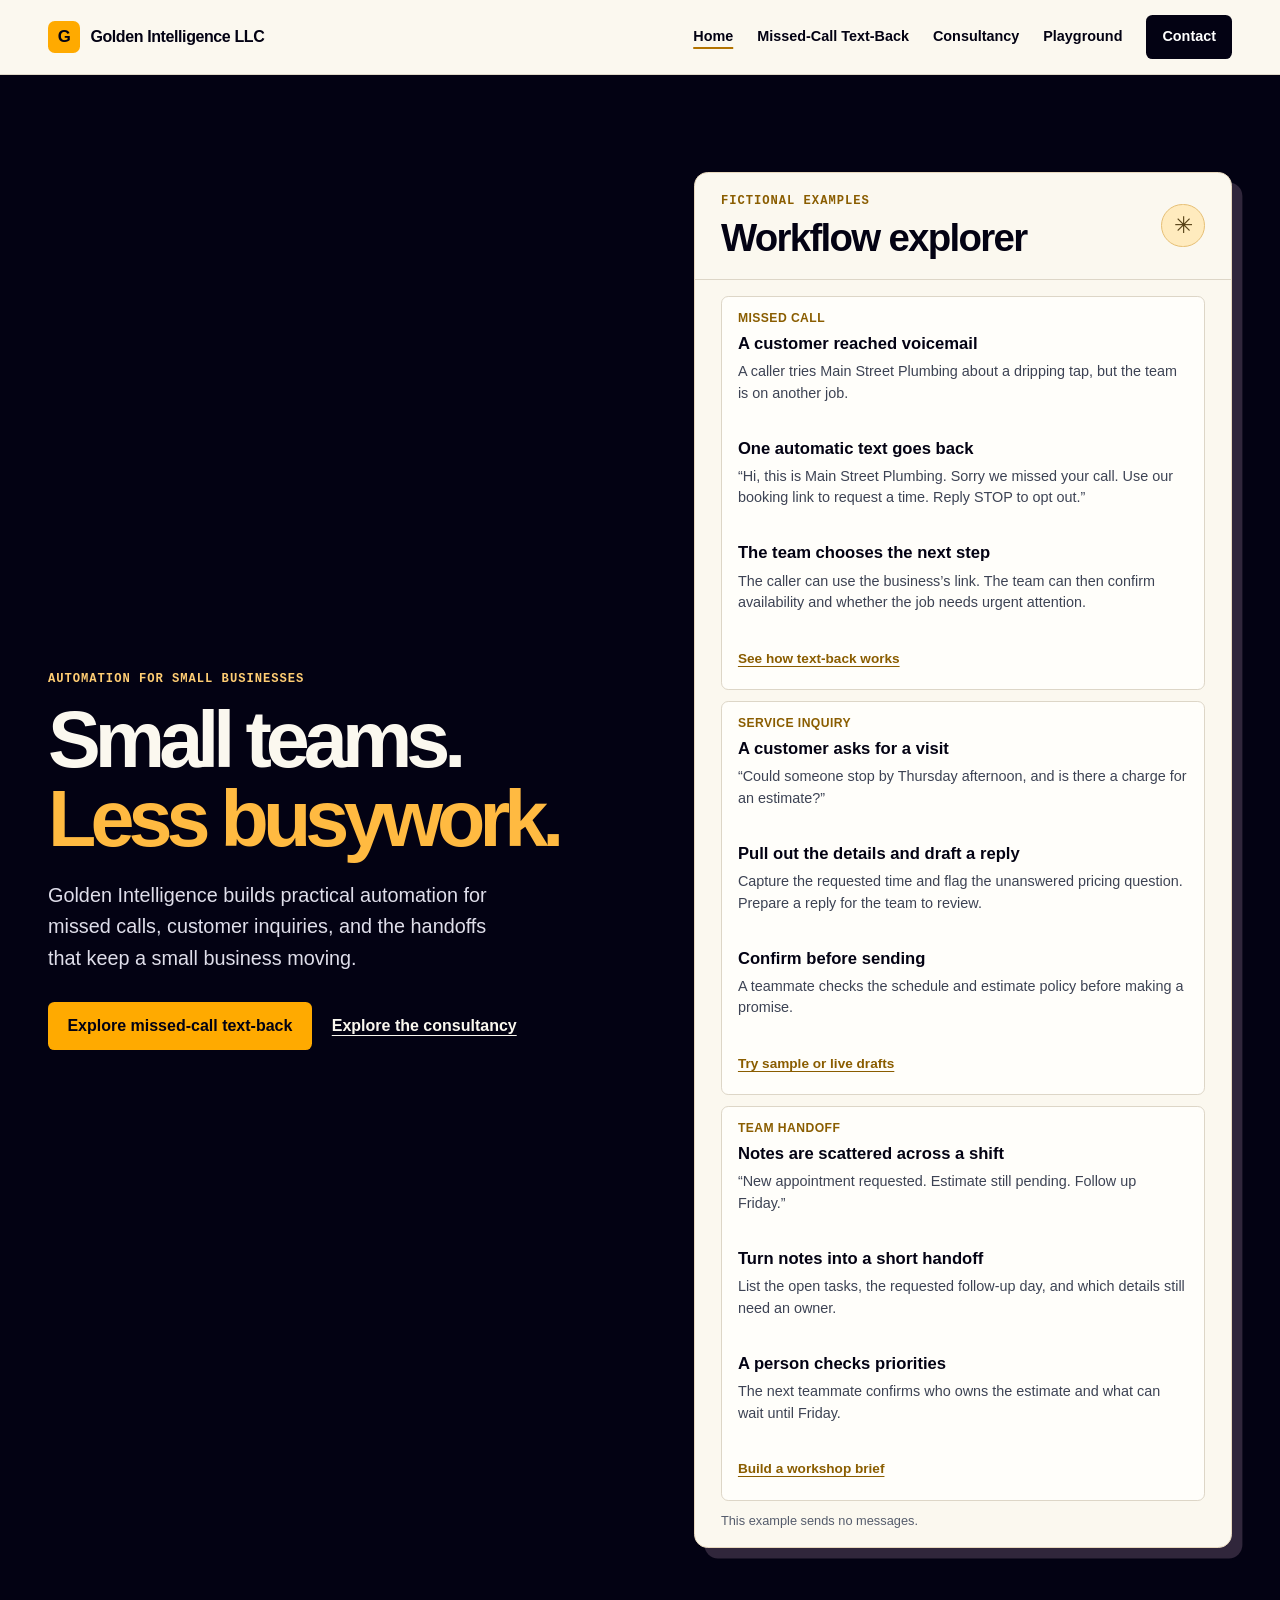
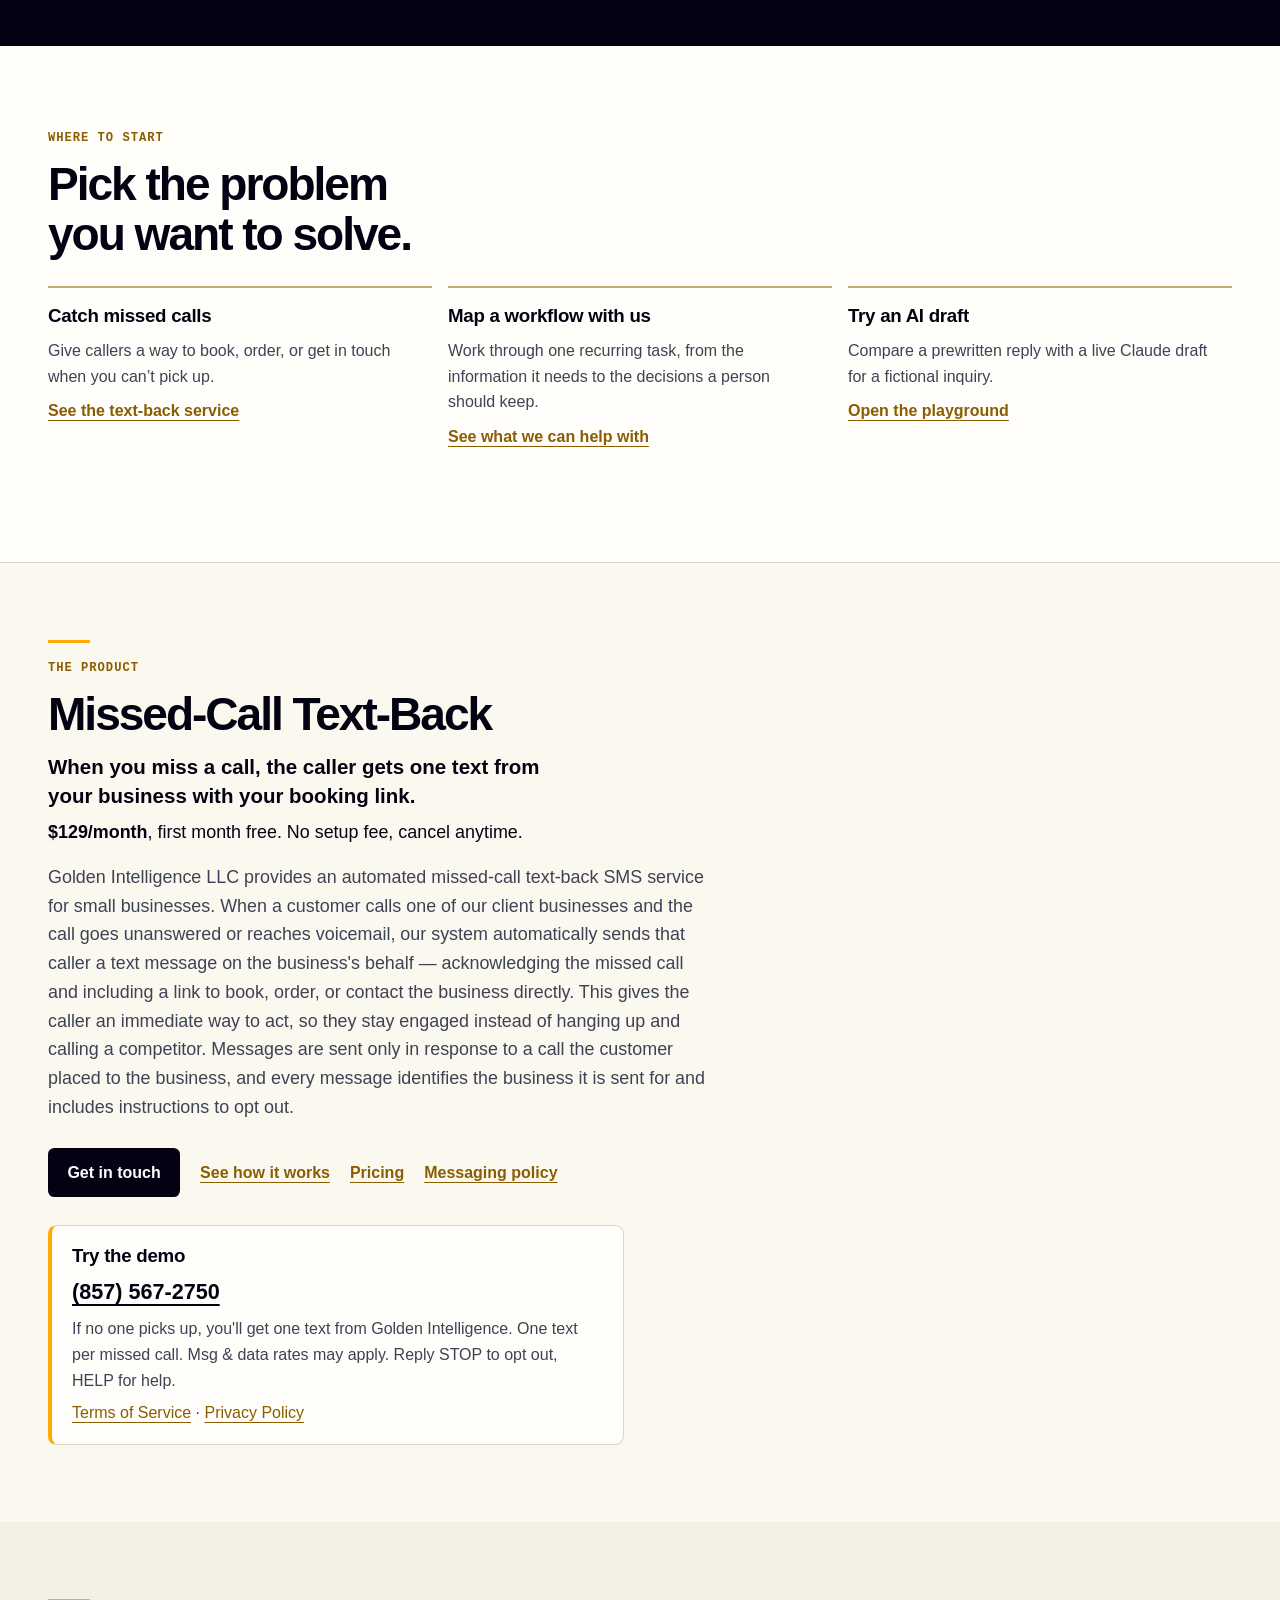
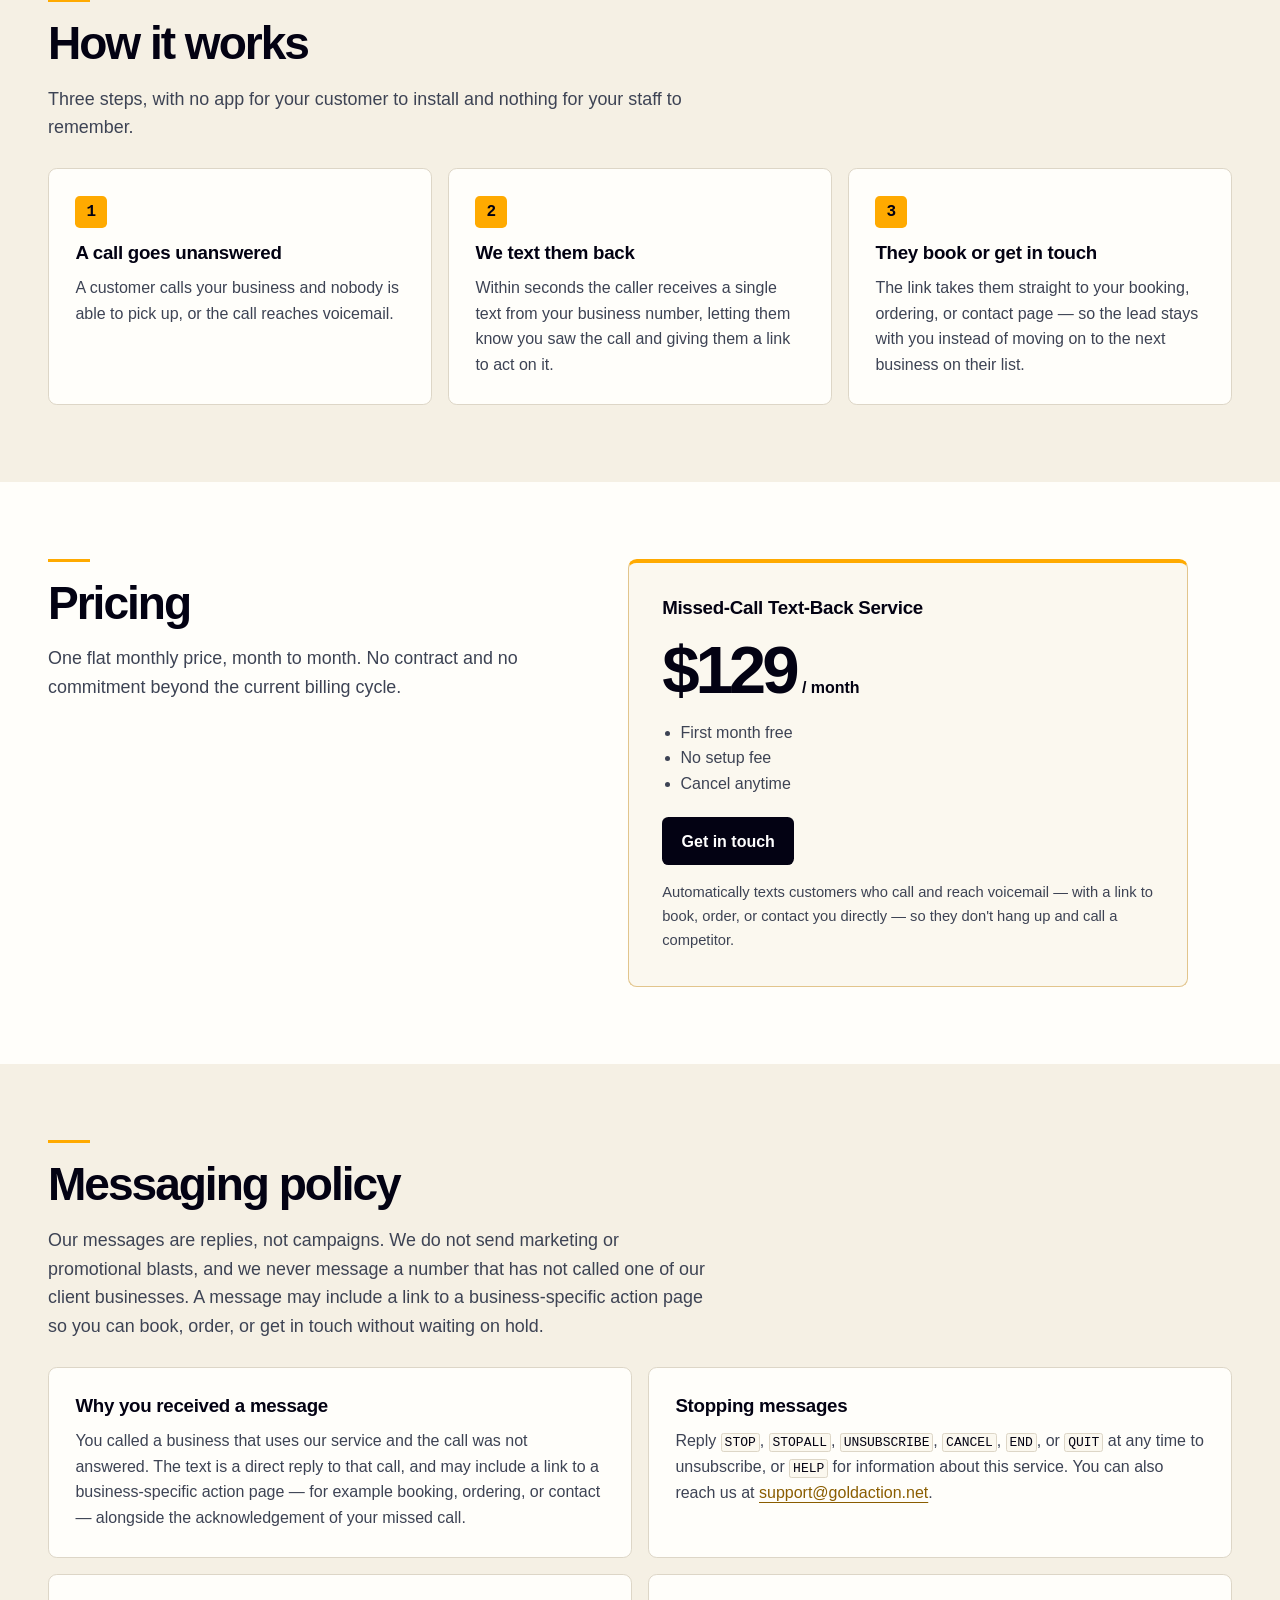
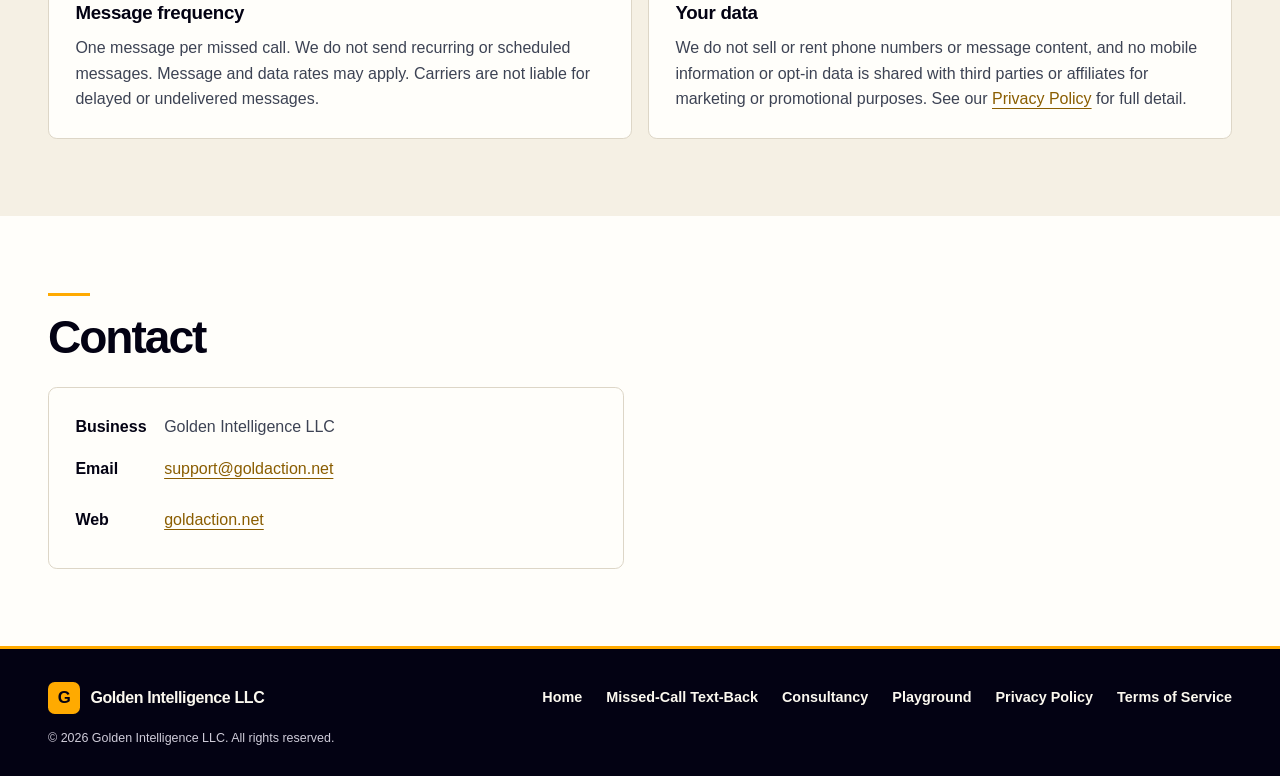
==== commit f6a7dcba: "Demo card: add Terms of Service and Privacy Policy links (QA) Co-Authored-By: Claude Opus 5.5 <norep" ====
--- a/index.html
+++ b/index.html
@@ -146,6 +146,7 @@
             <h3>Try the demo</h3>
             <p class="demo-number"><a href="tel:+18575672750">(857) 567-2750</a></p>
             <p>If no one picks up, you'll get one text from Golden Intelligence. One text per missed call. Msg &amp; data rates may apply. Reply STOP to opt out, HELP for help.</p>
+            <p class="demo-links"><a href="/terms/">Terms of Service</a> &middot; <a href="/privacy/">Privacy Policy</a></p>
           </div>
         </div>
       </section>
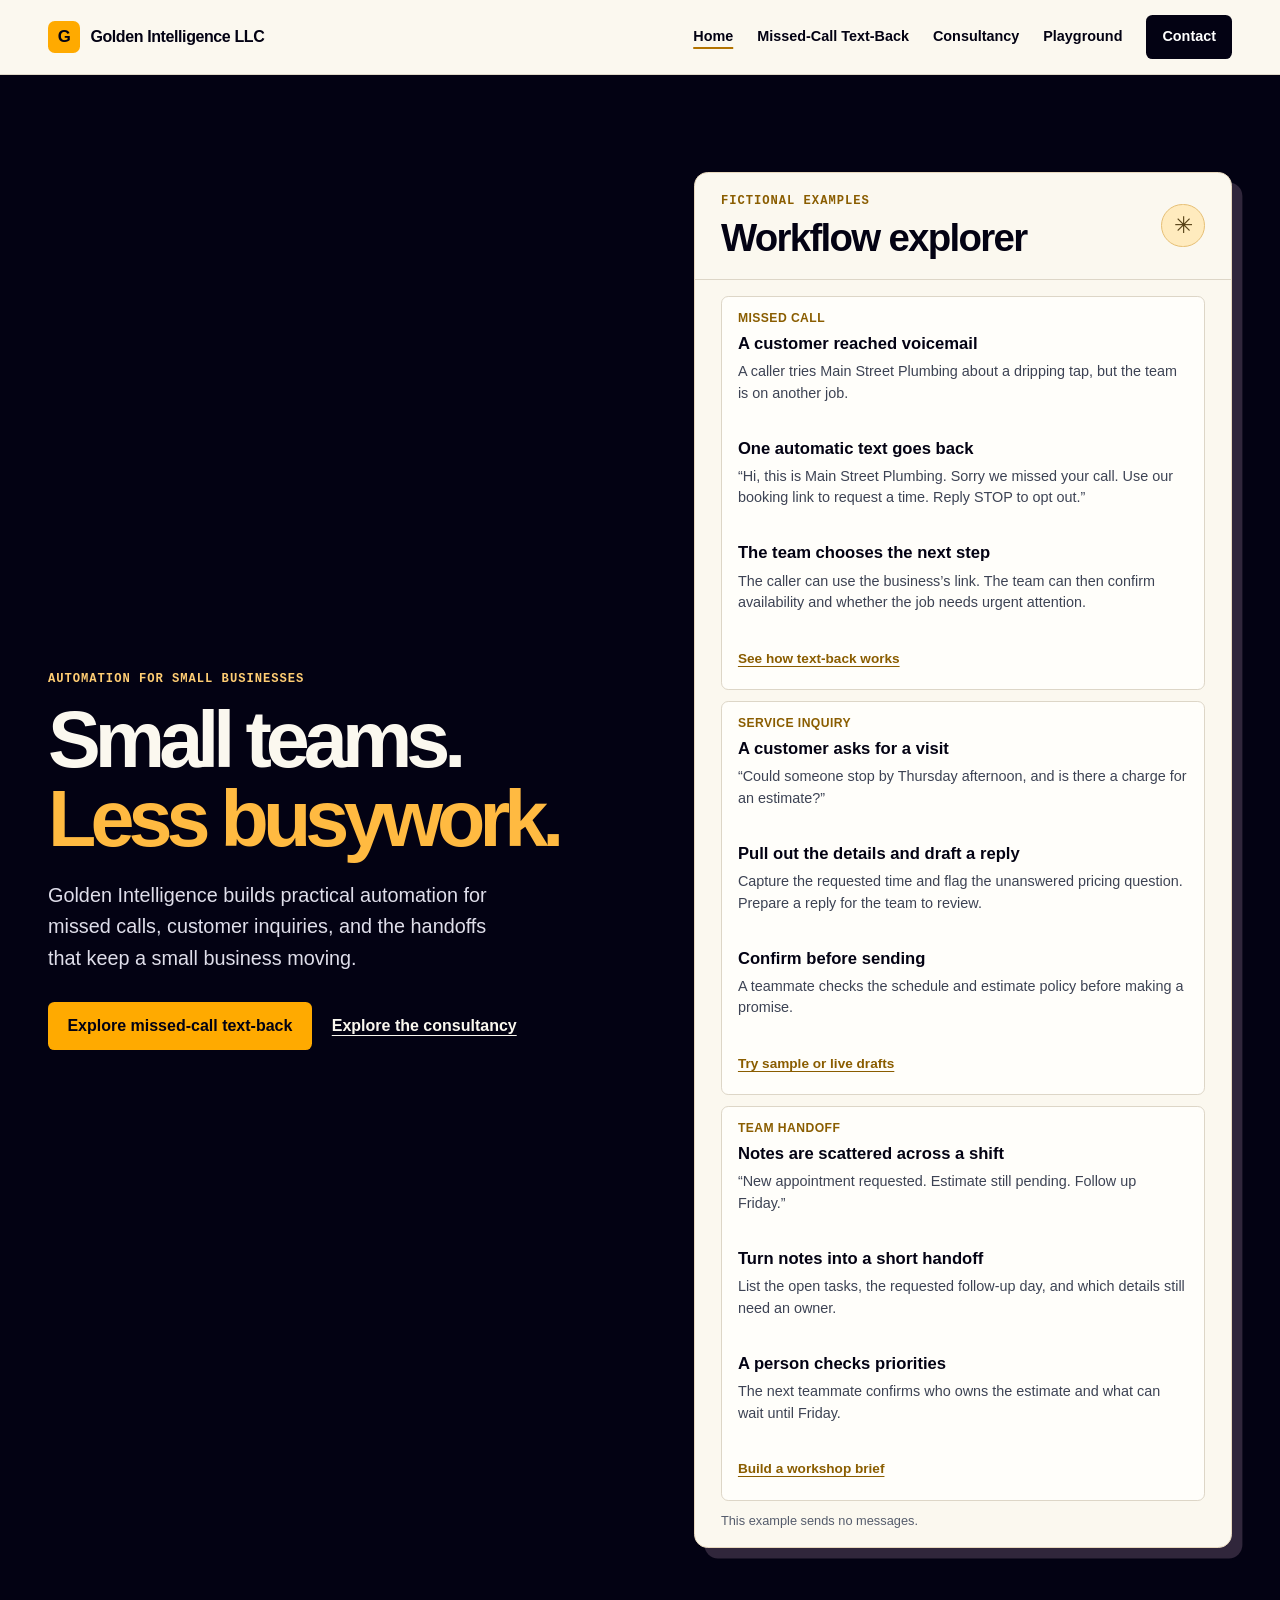
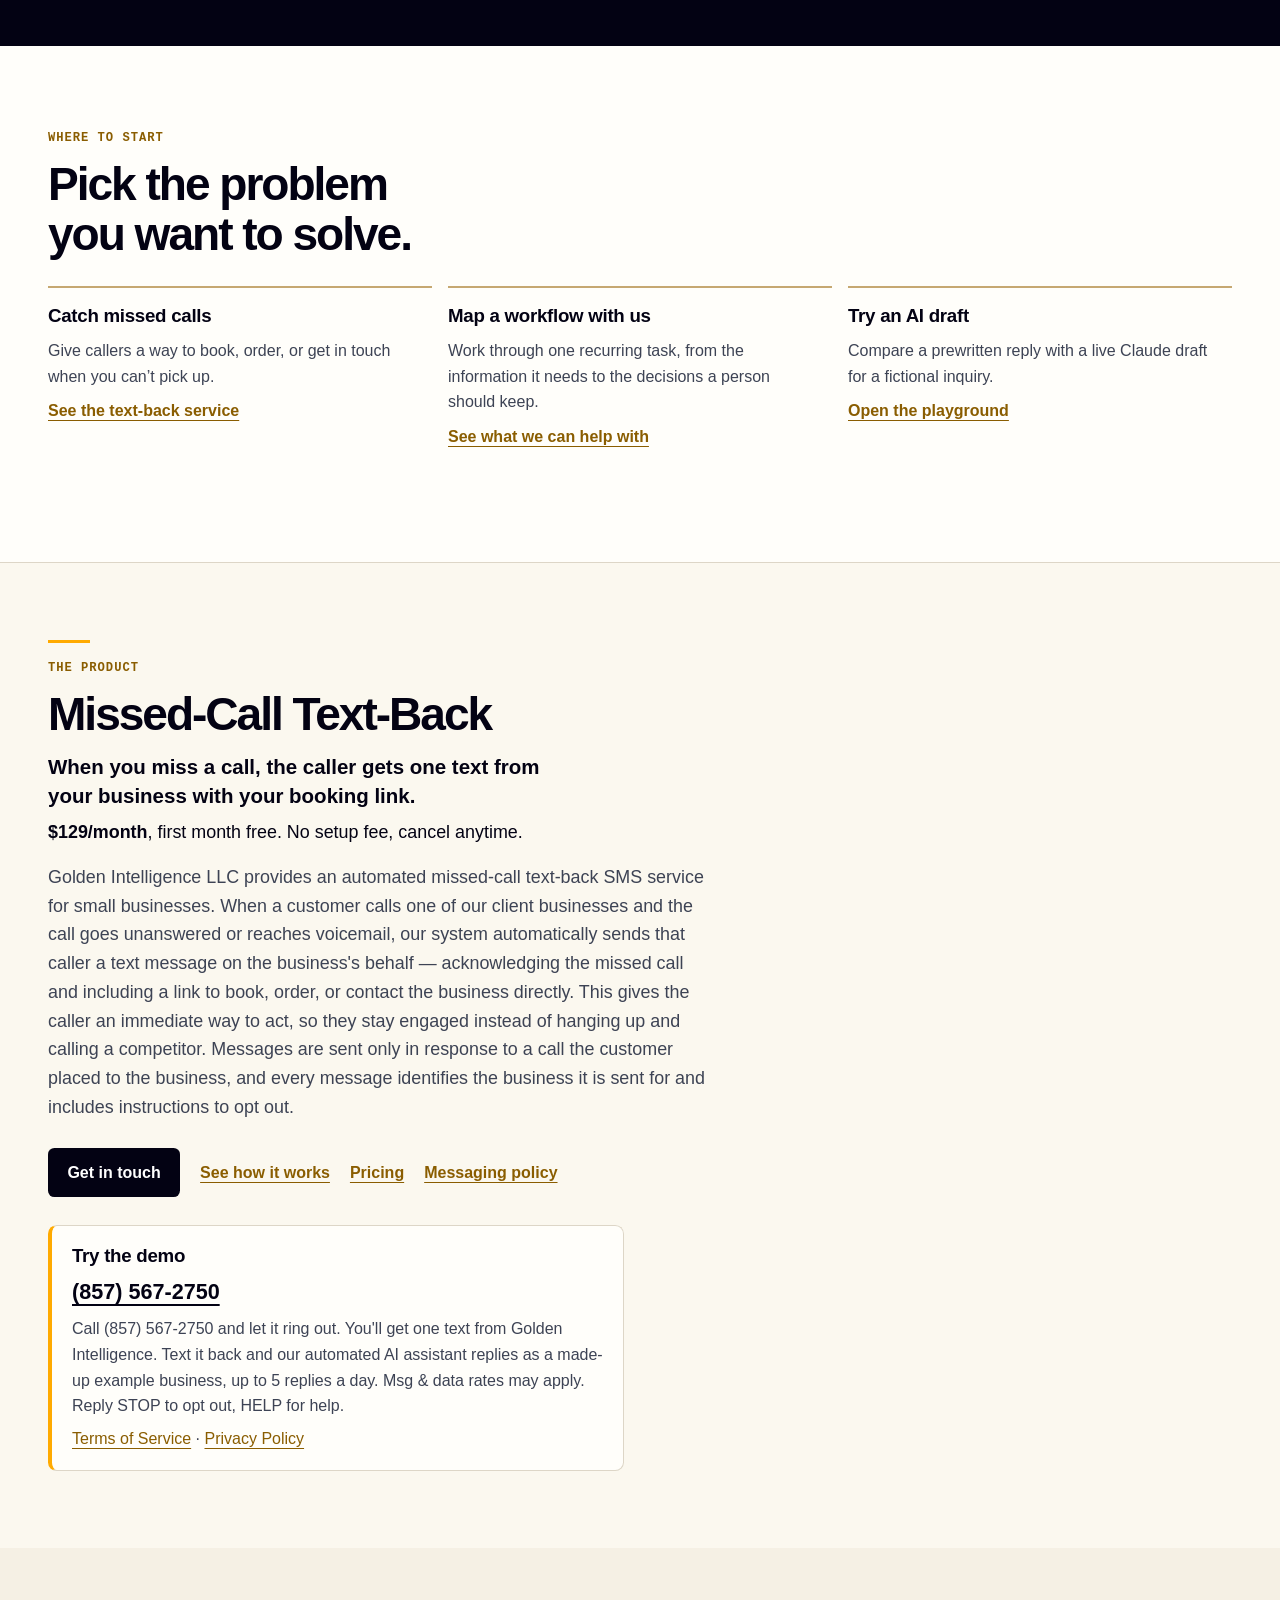
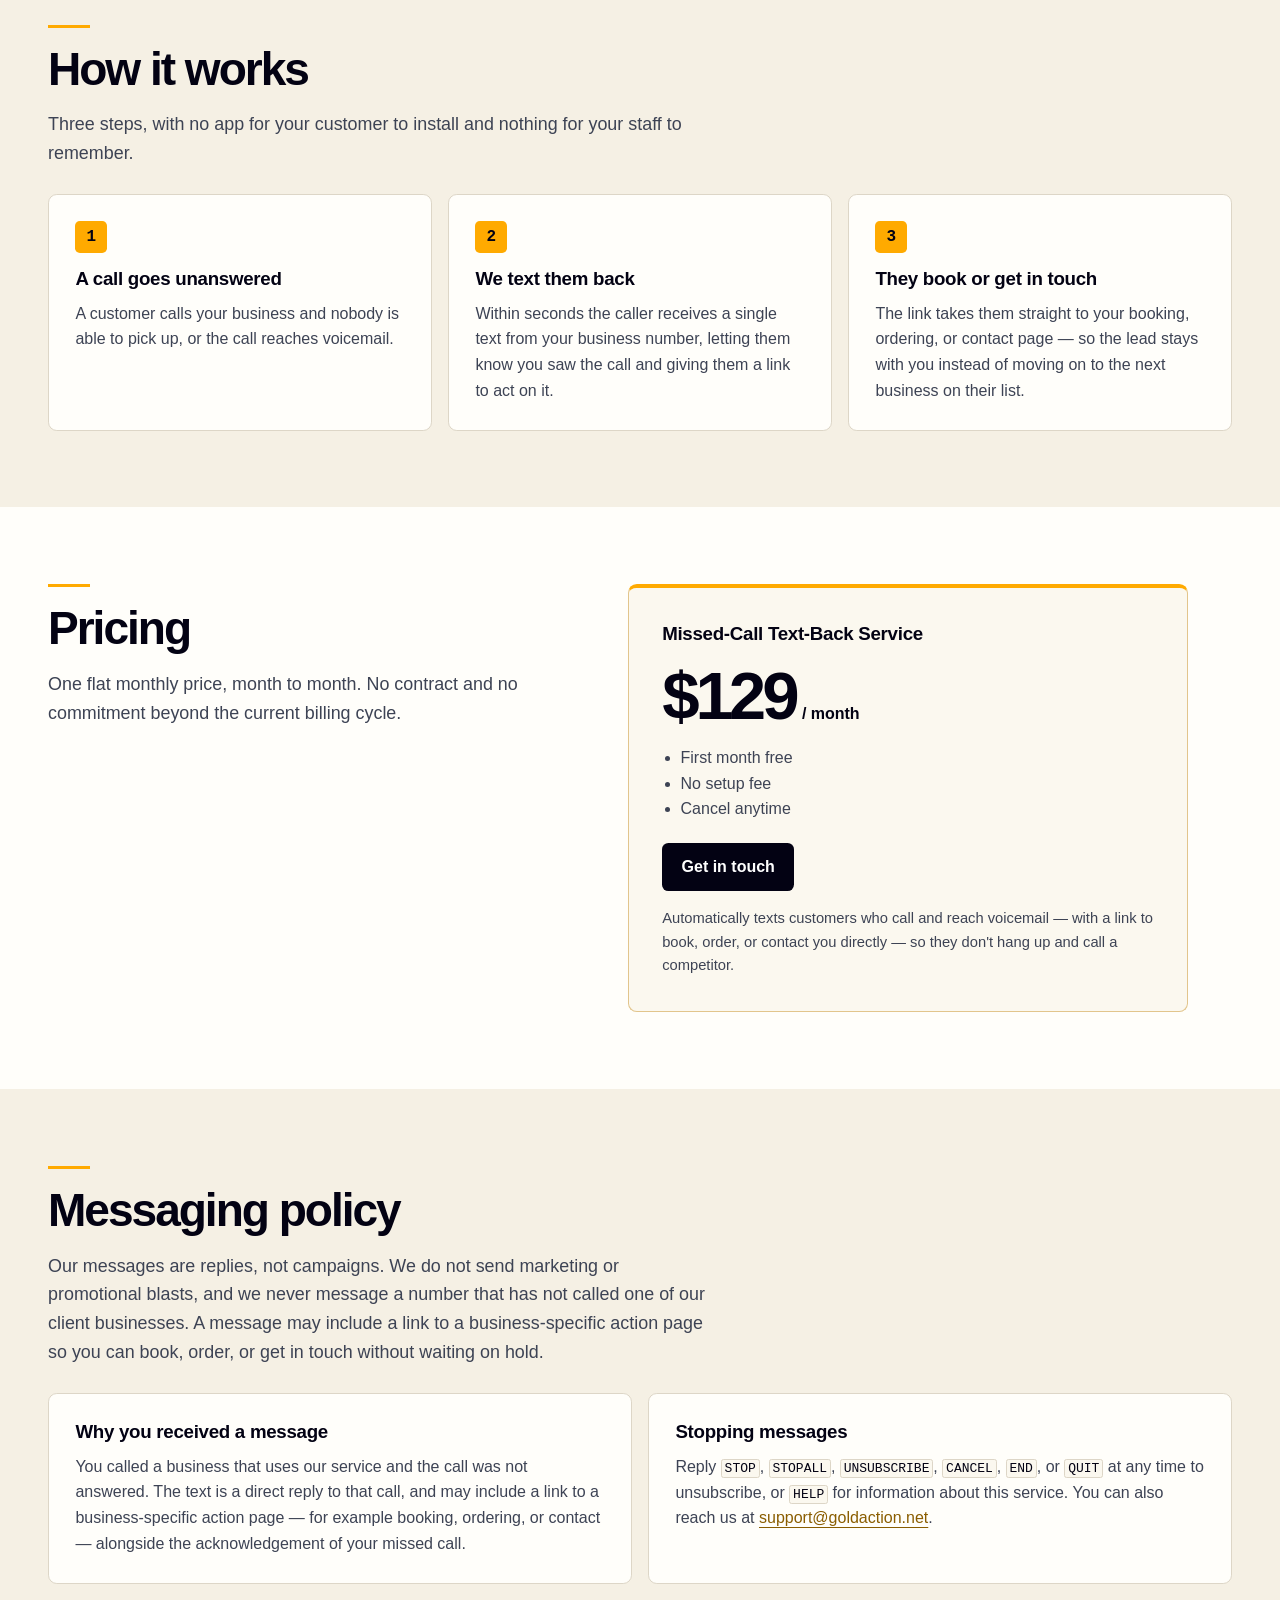
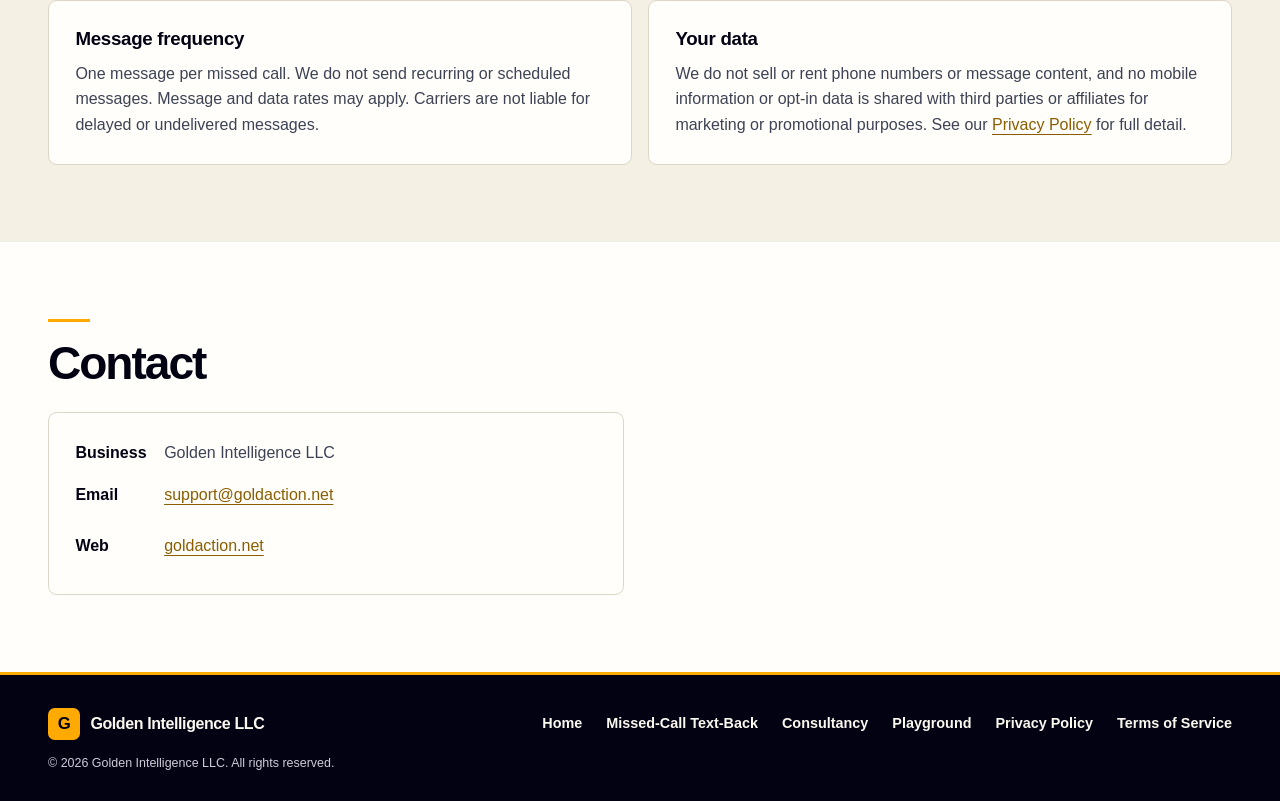
==== commit e4e3fa61: "Homepage demo card: two-way demo notice (compliance H1) Replaces the one-text demo-card notice with " ====
--- a/index.html
+++ b/index.html
@@ -145,7 +145,7 @@
           <div id="demo" class="demo-card">
             <h3>Try the demo</h3>
             <p class="demo-number"><a href="tel:+18575672750">(857) 567-2750</a></p>
-            <p>If no one picks up, you'll get one text from Golden Intelligence. One text per missed call. Msg &amp; data rates may apply. Reply STOP to opt out, HELP for help.</p>
+            <p>Call (857) 567-2750 and let it ring out. You'll get one text from Golden Intelligence. Text it back and our automated AI assistant replies as a made-up example business, up to 5 replies a day. Msg &amp; data rates may apply. Reply STOP to opt out, HELP for help.</p>
             <p class="demo-links"><a href="/terms/">Terms of Service</a> &middot; <a href="/privacy/">Privacy Policy</a></p>
           </div>
         </div>
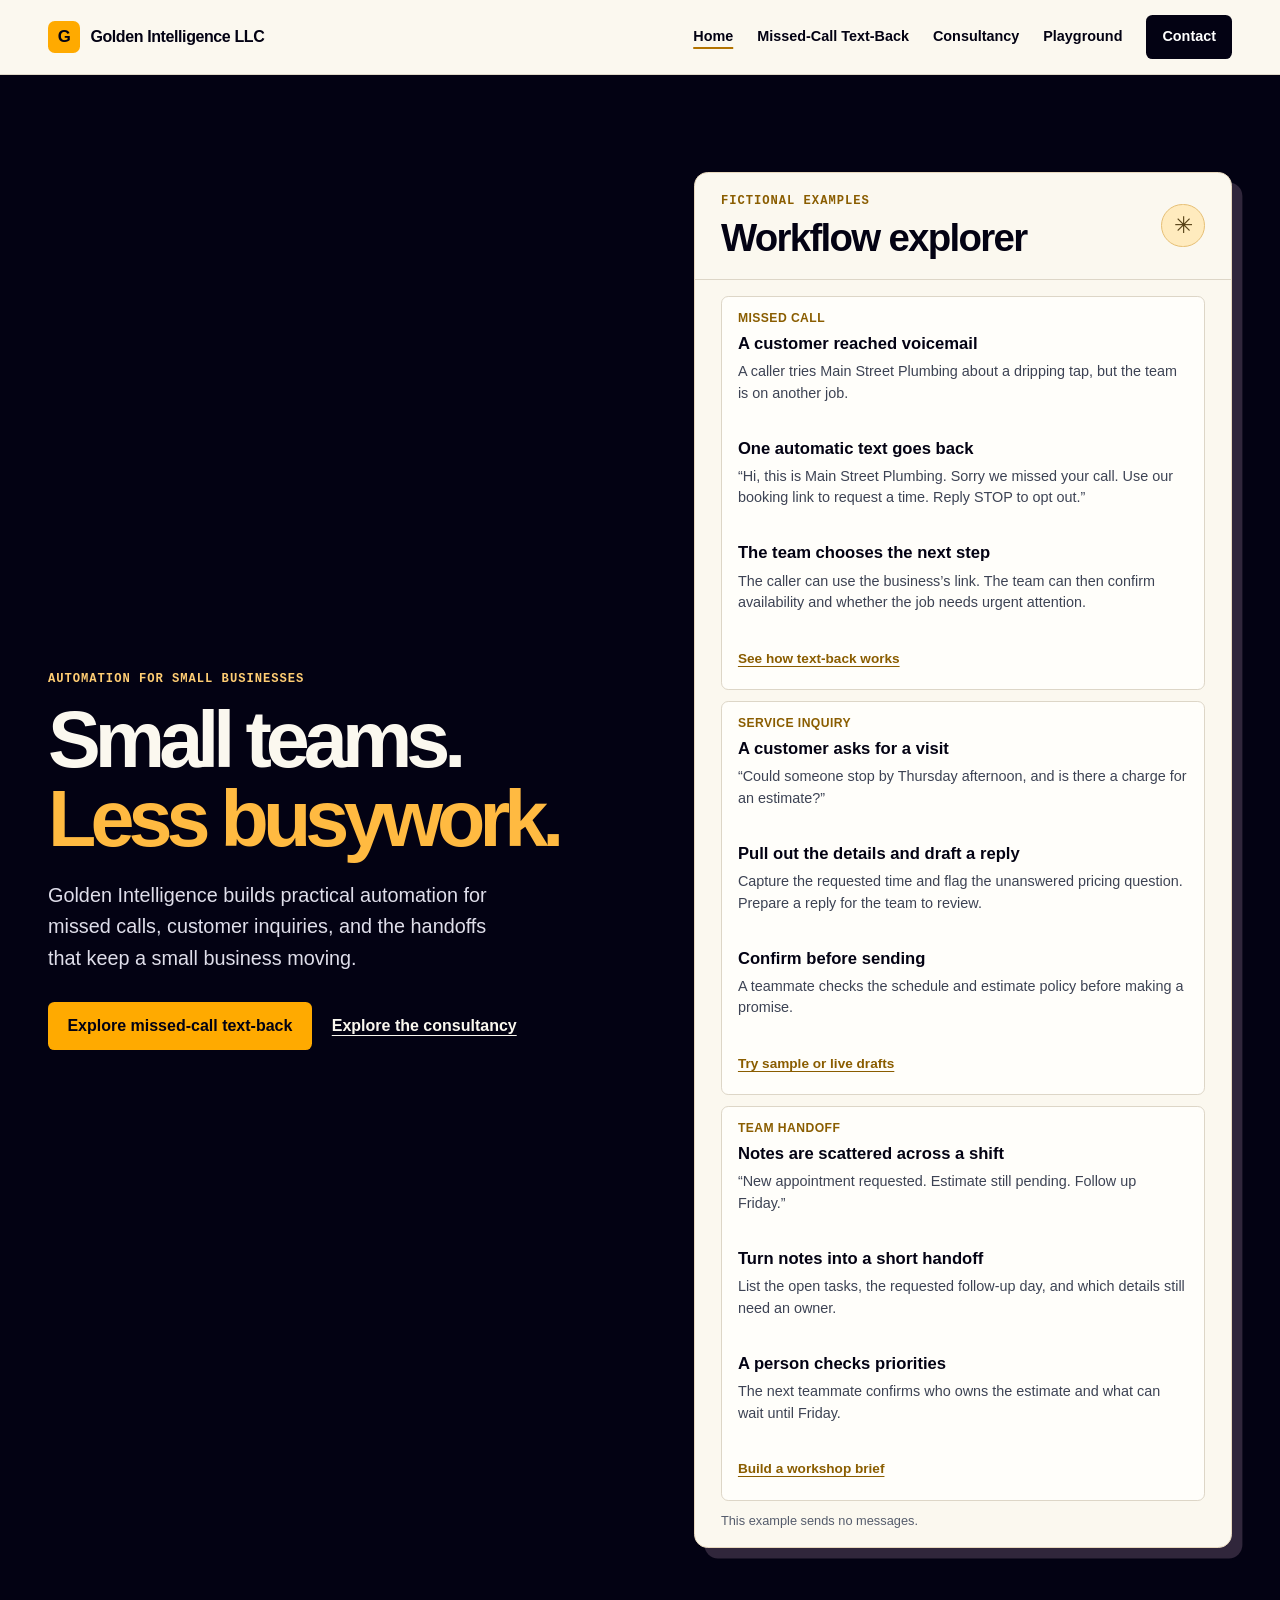
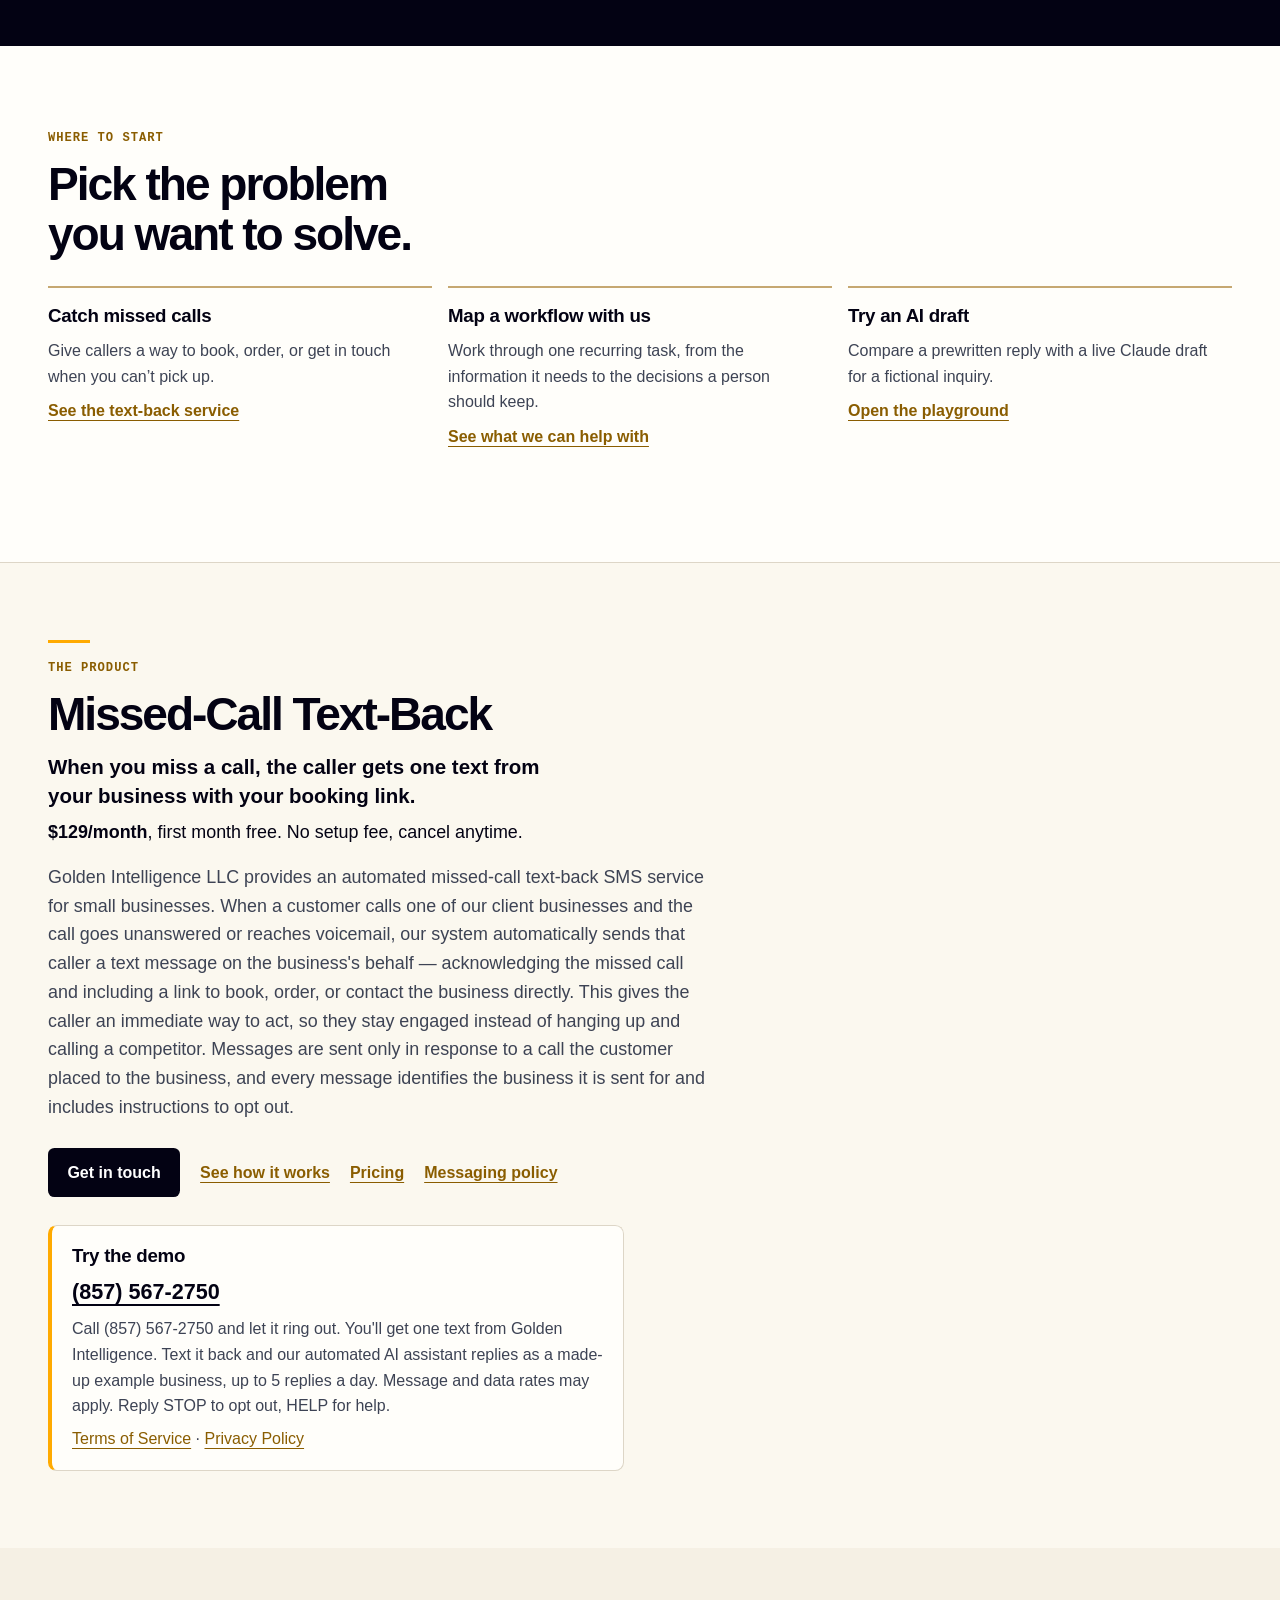
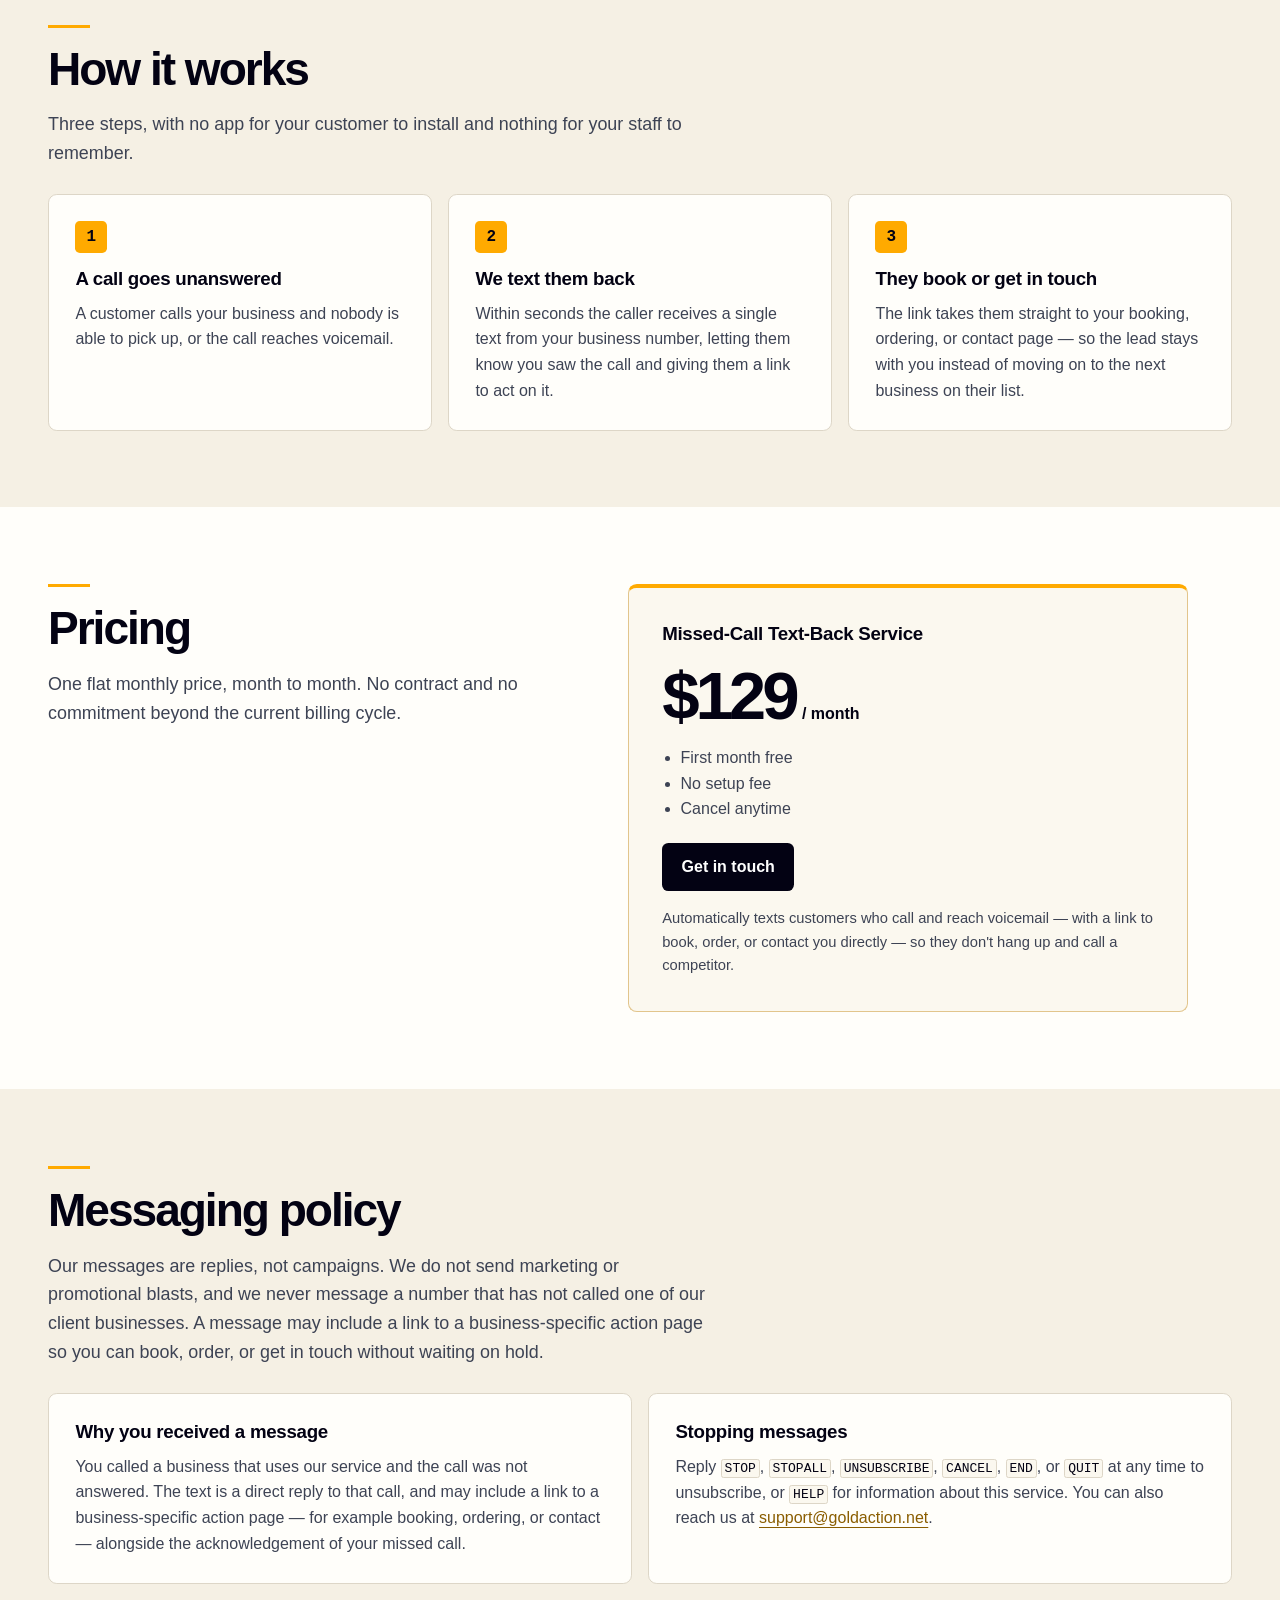
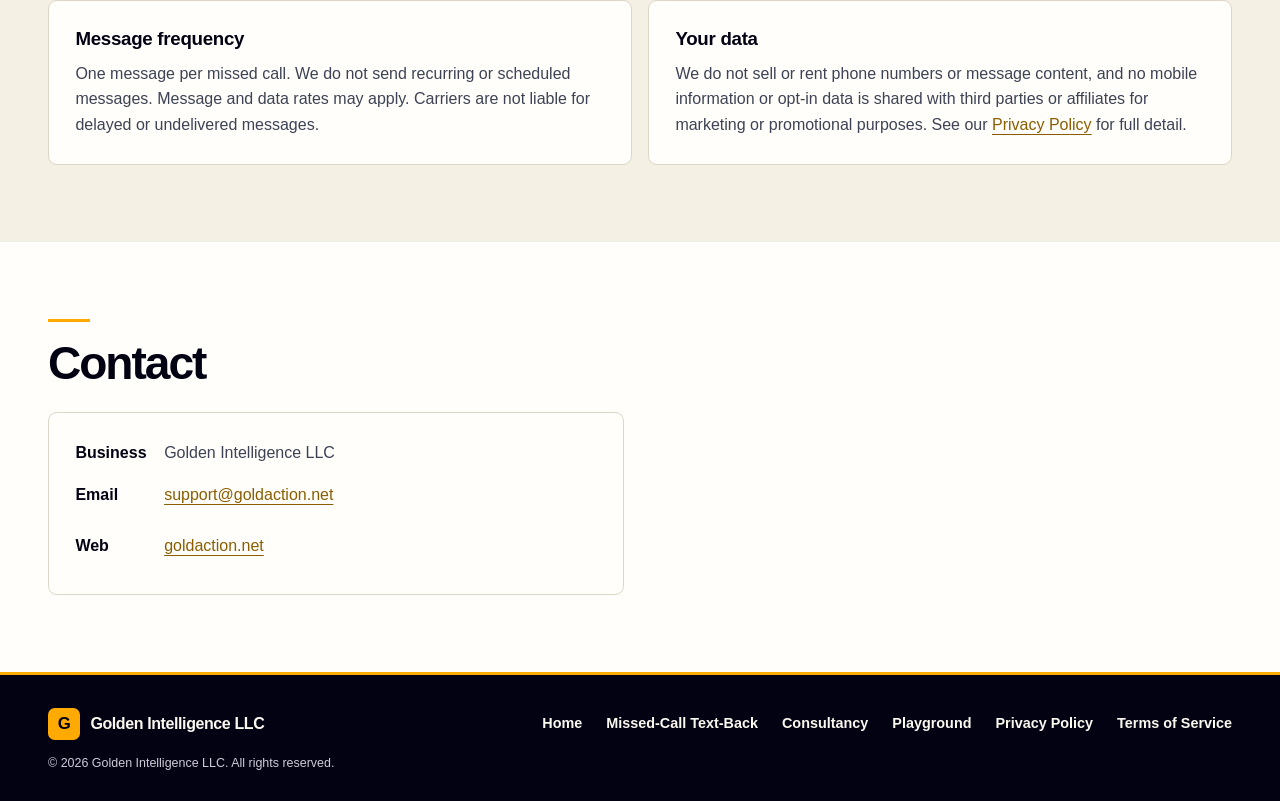
==== commit f94be391: "Demo card: spell out "Message and data rates may apply" Per QA 2's review of PR 15.  Co-Authored-By:" ====
--- a/index.html
+++ b/index.html
@@ -145,7 +145,7 @@
           <div id="demo" class="demo-card">
             <h3>Try the demo</h3>
             <p class="demo-number"><a href="tel:+18575672750">(857) 567-2750</a></p>
-            <p>Call (857) 567-2750 and let it ring out. You'll get one text from Golden Intelligence. Text it back and our automated AI assistant replies as a made-up example business, up to 5 replies a day. Msg &amp; data rates may apply. Reply STOP to opt out, HELP for help.</p>
+            <p>Call (857) 567-2750 and let it ring out. You'll get one text from Golden Intelligence. Text it back and our automated AI assistant replies as a made-up example business, up to 5 replies a day. Message and data rates may apply. Reply STOP to opt out, HELP for help.</p>
             <p class="demo-links"><a href="/terms/">Terms of Service</a> &middot; <a href="/privacy/">Privacy Policy</a></p>
           </div>
         </div>
